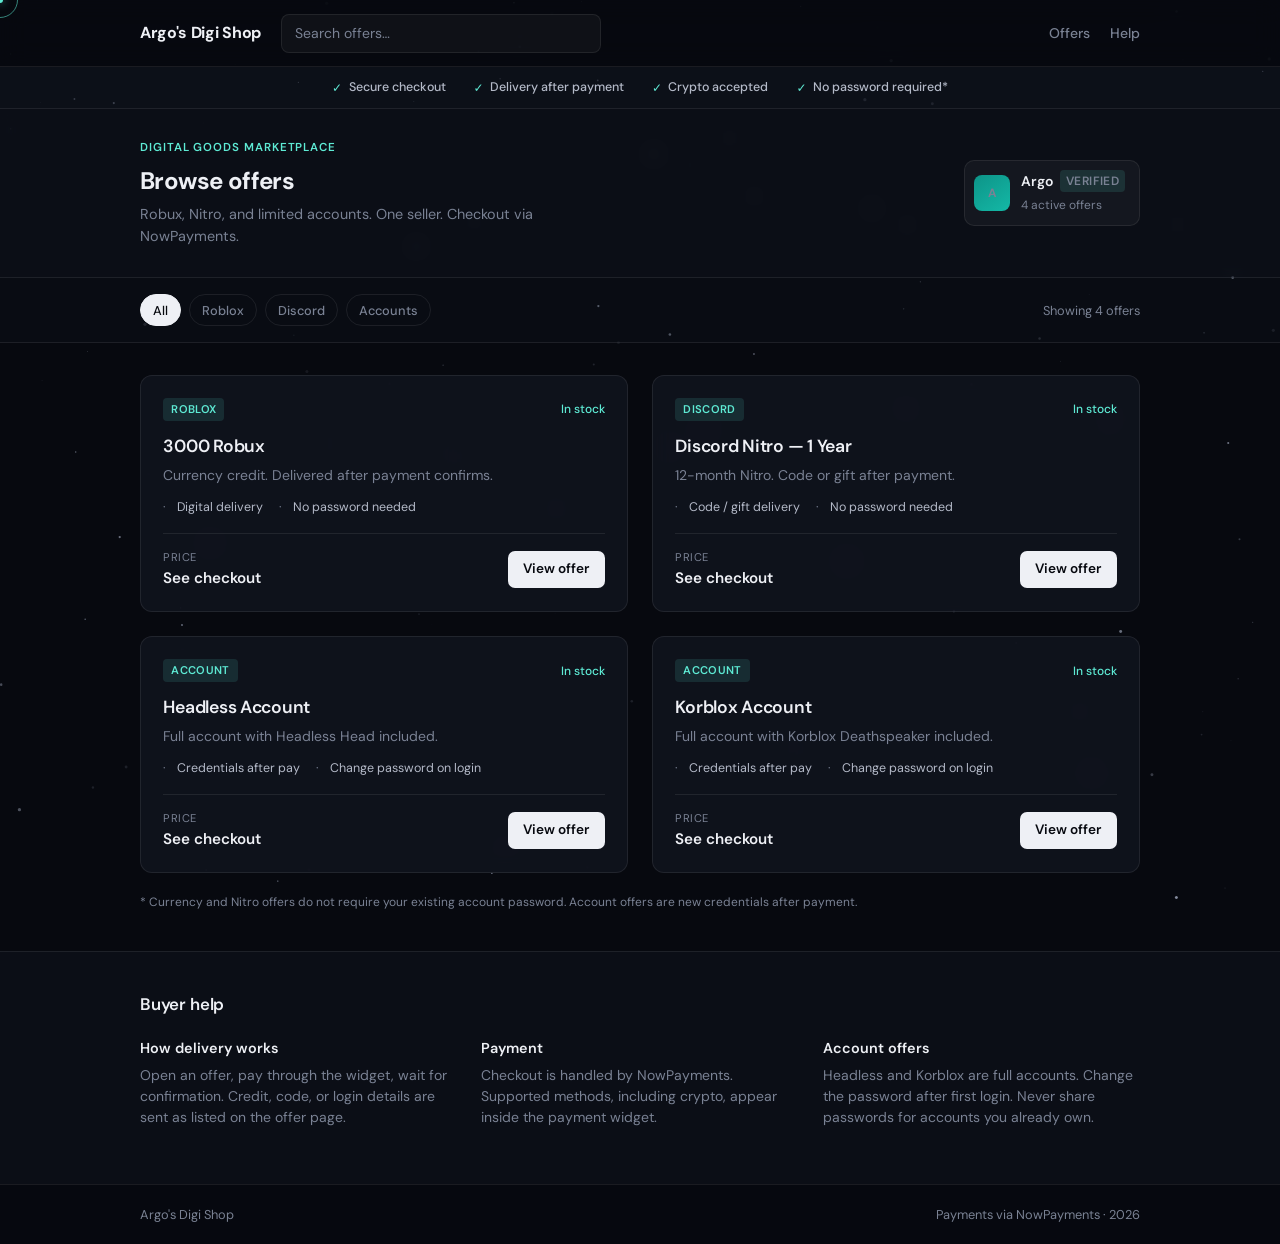
==== index.html @ 319d0346 "Professional marketplace polish — trust strip, delivery meta, clearer hierarchy" ====
<!DOCTYPE html>
<html lang="en">
<head>
  <meta charset="UTF-8">
  <meta name="viewport" content="width=device-width, initial-scale=1.0">
  <title>Argo's Digi Shop — Marketplace</title>
  <meta name="description" content="Buy Robux, Discord Nitro, Headless and Korblox accounts.">
  <link rel="stylesheet" href="style.css">
  <link rel="preconnect" href="https://fonts.googleapis.com">
  <link rel="preconnect" href="https://fonts.gstatic.com" crossorigin>
  <link href="https://fonts.googleapis.com/css2?family=DM+Sans:ital,opsz,wght@0,9..40,400;0,9..40,500;0,9..40,600;0,9..40,700;1,9..40,400&display=swap" rel="stylesheet">
</head>
<body>
  <canvas id="stars" aria-hidden="true"></canvas>
  <div class="cursor" id="cursor"></div>
  <div class="cursor-dot" id="cursor-dot"></div>

  <header class="header">
    <div class="wrap header-row">
      <a href="index.html" class="logo">Argo's Digi Shop</a>
      <div class="header-search">
        <input type="search" placeholder="Search offers…" aria-label="Search" disabled>
      </div>
      <nav class="nav">
        <a href="#listings">Offers</a>
        <a href="#faq">Help</a>
      </nav>
    </div>
  </header>

  <main>
    <section class="trust-strip">
      <div class="wrap trust-row">
        <div class="trust-item">
          <span class="trust-icon">✓</span>
          <span>Secure checkout</span>
        </div>
        <div class="trust-item">
          <span class="trust-icon">✓</span>
          <span>Delivery after payment</span>
        </div>
        <div class="trust-item">
          <span class="trust-icon">✓</span>
          <span>Crypto accepted</span>
        </div>
        <div class="trust-item">
          <span class="trust-icon">✓</span>
          <span>No password required*</span>
        </div>
      </div>
    </section>

    <section class="market-bar">
      <div class="wrap market-bar-inner">
        <div>
          <p class="eyebrow">Digital goods marketplace</p>
          <h1>Browse offers</h1>
          <p class="market-sub">Robux, Nitro, and limited accounts. One seller. Checkout via NowPayments.</p>
        </div>
        <div class="seller-chip">
          <span class="seller-avatar">A</span>
          <div>
            <strong>Argo <span class="badge-verified">Verified</span></strong>
            <span>4 active offers</span>
          </div>
        </div>
      </div>
    </section>

    <section class="filters-bar">
      <div class="wrap filters-row">
        <span class="filter active">All</span>
        <span class="filter">Roblox</span>
        <span class="filter">Discord</span>
        <span class="filter">Accounts</span>
        <span class="result-count">Showing 4 offers</span>
      </div>
    </section>

    <section class="listings" id="listings">
      <div class="wrap listings-grid">

        <a href="3000-robux.html" class="offer">
          <div class="offer-top">
            <span class="offer-cat">Roblox</span>
            <span class="offer-stock">In stock</span>
          </div>
          <h2>3000 Robux</h2>
          <p class="offer-desc">Currency credit. Delivered after payment confirms.</p>
          <ul class="offer-meta">
            <li>Digital delivery</li>
            <li>No password needed</li>
          </ul>
          <div class="offer-bottom">
            <div class="offer-price">
              <span class="price-label">Price</span>
              <span class="price-val">See checkout</span>
            </div>
            <span class="offer-btn">View offer</span>
          </div>
        </a>

        <a href="discord-nitro.html" class="offer">
          <div class="offer-top">
            <span class="offer-cat">Discord</span>
            <span class="offer-stock">In stock</span>
          </div>
          <h2>Discord Nitro — 1 Year</h2>
          <p class="offer-desc">12-month Nitro. Code or gift after payment.</p>
          <ul class="offer-meta">
            <li>Code / gift delivery</li>
            <li>No password needed</li>
          </ul>
          <div class="offer-bottom">
            <div class="offer-price">
              <span class="price-label">Price</span>
              <span class="price-val">See checkout</span>
            </div>
            <span class="offer-btn">View offer</span>
          </div>
        </a>

        <a href="headless-account.html" class="offer">
          <div class="offer-top">
            <span class="offer-cat">Account</span>
            <span class="offer-stock">In stock</span>
          </div>
          <h2>Headless Account</h2>
          <p class="offer-desc">Full account with Headless Head included.</p>
          <ul class="offer-meta">
            <li>Credentials after pay</li>
            <li>Change password on login</li>
          </ul>
          <div class="offer-bottom">
            <div class="offer-price">
              <span class="price-label">Price</span>
              <span class="price-val">See checkout</span>
            </div>
            <span class="offer-btn">View offer</span>
          </div>
        </a>

        <a href="korblox-account.html" class="offer">
          <div class="offer-top">
            <span class="offer-cat">Account</span>
            <span class="offer-stock">In stock</span>
          </div>
          <h2>Korblox Account</h2>
          <p class="offer-desc">Full account with Korblox Deathspeaker included.</p>
          <ul class="offer-meta">
            <li>Credentials after pay</li>
            <li>Change password on login</li>
          </ul>
          <div class="offer-bottom">
            <div class="offer-price">
              <span class="price-label">Price</span>
              <span class="price-val">See checkout</span>
            </div>
            <span class="offer-btn">View offer</span>
          </div>
        </a>

      </div>
      <p class="listings-note wrap">* Currency and Nitro offers do not require your existing account password. Account offers are new credentials after payment.</p>
    </section>

    <section class="faq" id="faq">
      <div class="wrap">
        <h2 class="section-title">Buyer help</h2>
        <div class="faq-grid">
          <div class="faq-item">
            <h3>How delivery works</h3>
            <p>Open an offer, pay through the widget, wait for confirmation. Credit, code, or login details are sent as listed on the offer page.</p>
          </div>
          <div class="faq-item">
            <h3>Payment</h3>
            <p>Checkout is handled by NowPayments. Supported methods, including crypto, appear inside the payment widget.</p>
          </div>
          <div class="faq-item">
            <h3>Account offers</h3>
            <p>Headless and Korblox are full accounts. Change the password after first login. Never share passwords for accounts you already own.</p>
          </div>
        </div>
      </div>
    </section>
  </main>

  <footer class="footer">
    <div class="wrap footer-row">
      <span>Argo's Digi Shop</span>
      <span>Payments via NowPayments · 2026</span>
    </div>
  </footer>

  <script src="stars.js"></script>
  <script src="cursor.js"></script>
</body>
</html>
---- style.css ----
* {
  margin: 0;
  padding: 0;
  box-sizing: border-box;
}

:root {
  --bg: #07090f;
  --surface: rgba(16, 20, 30, 0.88);
  --surface-solid: #10141e;
  --ink: #eef0f5;
  --ink-soft: #b4bac8;
  --muted: #7a8294;
  --line: rgba(255, 255, 255, 0.08);
  --line-strong: rgba(255, 255, 255, 0.14);
  --accent: #5eead4;
  --accent-soft: rgba(94, 234, 212, 0.12);
  --stock: #5eead4;
  --font: "DM Sans", system-ui, -apple-system, sans-serif;
}

html {
  scroll-behavior: smooth;
}

body {
  font-family: var(--font);
  background: var(--bg);
  color: var(--ink);
  line-height: 1.5;
  min-height: 100vh;
  display: flex;
  flex-direction: column;
  -webkit-font-smoothing: antialiased;
  cursor: none;
  position: relative;
}

body.touch {
  cursor: auto;
}

#stars {
  position: fixed;
  inset: 0;
  width: 100%;
  height: 100%;
  z-index: 0;
  pointer-events: none;
}

.cursor,
.cursor-dot {
  position: fixed;
  top: 0;
  left: 0;
  pointer-events: none;
  z-index: 9999;
  border-radius: 50%;
  transform: translate(-50%, -50%);
}

.cursor {
  width: 36px;
  height: 36px;
  border: 1.5px solid rgba(94, 234, 212, 0.55);
  transition: width 0.15s, height 0.15s, border-color 0.15s, background 0.15s;
}

.cursor.hover {
  width: 48px;
  height: 48px;
  border-color: var(--accent);
  background: rgba(94, 234, 212, 0.08);
}

.cursor-dot {
  width: 6px;
  height: 6px;
  background: var(--accent);
  box-shadow: 0 0 10px rgba(94, 234, 212, 0.6);
}

body.touch .cursor,
body.touch .cursor-dot {
  display: none;
}

.wrap {
  width: 100%;
  max-width: 1040px;
  margin: 0 auto;
  padding: 0 1.25rem;
  position: relative;
  z-index: 1;
}

main,
.header,
.footer {
  position: relative;
  z-index: 1;
}

@keyframes intro-fade {
  from { opacity: 0; transform: translateY(14px); }
  to { opacity: 1; transform: translateY(0); }
}

@keyframes intro-logo {
  0% { opacity: 0; transform: translateY(-8px); letter-spacing: 0.12em; }
  100% { opacity: 1; transform: translateY(0); letter-spacing: -0.02em; }
}

.logo {
  animation: intro-logo 0.85s cubic-bezier(0.22, 1, 0.36, 1) both;
}

.header-search,
.nav {
  animation: intro-fade 0.6s ease 0.15s both;
}

.trust-strip {
  animation: intro-fade 0.55s ease 0.2s both;
}

.market-bar-inner > div:first-child {
  animation: intro-fade 0.7s ease 0.28s both;
}

.market-bar-inner .seller-chip {
  animation: intro-fade 0.7s ease 0.36s both;
}

.filters-bar {
  animation: intro-fade 0.6s ease 0.42s both;
}

.offer {
  animation: intro-fade 0.55s ease both;
}

.offer:nth-child(1) { animation-delay: 0.5s; }
.offer:nth-child(2) { animation-delay: 0.6s; }
.offer:nth-child(3) { animation-delay: 0.7s; }
.offer:nth-child(4) { animation-delay: 0.8s; }

/* Header */
.header {
  background: rgba(7, 9, 15, 0.8);
  backdrop-filter: blur(14px);
  -webkit-backdrop-filter: blur(14px);
  border-bottom: 1px solid var(--line);
  padding: 0.85rem 0;
  position: sticky;
  top: 0;
  z-index: 20;
}

.header-row {
  display: flex;
  align-items: center;
  gap: 1.25rem;
}

.logo {
  font-weight: 700;
  font-size: 1rem;
  color: var(--ink);
  text-decoration: none;
  letter-spacing: -0.02em;
  white-space: nowrap;
}

.header-search {
  flex: 1;
  max-width: 320px;
}

.header-search input {
  width: 100%;
  padding: 0.5rem 0.85rem;
  border: 1px solid var(--line);
  border-radius: 8px;
  font: inherit;
  font-size: 0.875rem;
  background: rgba(255, 255, 255, 0.04);
  color: var(--muted);
}

.header-search input::placeholder {
  color: var(--muted);
}

.nav {
  display: flex;
  gap: 1.25rem;
  margin-left: auto;
}

.nav a {
  color: var(--muted);
  text-decoration: none;
  font-size: 0.875rem;
  font-weight: 500;
}

.nav a:hover {
  color: var(--ink);
}

/* Trust strip */
.trust-strip {
  border-bottom: 1px solid var(--line);
  background: rgba(16, 20, 30, 0.65);
  padding: 0.7rem 0;
}

.trust-row {
  display: flex;
  flex-wrap: wrap;
  gap: 0.75rem 1.75rem;
  justify-content: center;
}

.trust-item {
  display: flex;
  align-items: center;
  gap: 0.4rem;
  font-size: 0.78rem;
  color: var(--ink-soft);
  font-weight: 500;
}

.trust-icon {
  color: var(--accent);
  font-size: 0.75rem;
}

/* Market bar */
.market-bar {
  background: rgba(16, 20, 30, 0.5);
  border-bottom: 1px solid var(--line);
  padding: 1.85rem 0;
  backdrop-filter: blur(8px);
}

.market-bar-inner {
  display: flex;
  align-items: center;
  justify-content: space-between;
  gap: 1.5rem;
}

.eyebrow {
  font-size: 0.72rem;
  font-weight: 600;
  letter-spacing: 0.08em;
  text-transform: uppercase;
  color: var(--accent);
  margin-bottom: 0.4rem;
}

.market-bar h1 {
  font-size: 1.5rem;
  font-weight: 700;
  letter-spacing: -0.025em;
  margin-bottom: 0.35rem;
}

.market-sub {
  color: var(--muted);
  font-size: 0.9rem;
  max-width: 42ch;
}

.seller-chip {
  display: flex;
  align-items: center;
  gap: 0.7rem;
  background: rgba(255, 255, 255, 0.04);
  border: 1px solid var(--line);
  border-radius: 10px;
  padding: 0.55rem 0.85rem 0.55rem 0.55rem;
}

.seller-chip.inline {
  margin-top: 1.5rem;
  width: fit-content;
}

.seller-avatar {
  width: 36px;
  height: 36px;
  border-radius: 8px;
  background: linear-gradient(145deg, #0d9488, #14b8a6);
  color: #042f2e;
  display: flex;
  align-items: center;
  justify-content: center;
  font-weight: 700;
  font-size: 0.9rem;
  flex-shrink: 0;
}

.seller-chip strong {
  display: flex;
  align-items: center;
  gap: 0.4rem;
  font-size: 0.875rem;
  font-weight: 600;
}

.badge-verified {
  font-size: 0.65rem;
  font-weight: 600;
  letter-spacing: 0.03em;
  text-transform: uppercase;
  color: var(--accent);
  background: var(--accent-soft);
  padding: 0.12rem 0.4rem;
  border-radius: 4px;
}

.seller-chip span {
  font-size: 0.75rem;
  color: var(--muted);
}

/* Filters */
.filters-bar {
  padding: 1rem 0;
  border-bottom: 1px solid var(--line);
  background: rgba(16, 20, 30, 0.35);
}

.filters-row {
  display: flex;
  align-items: center;
  gap: 0.5rem;
  flex-wrap: wrap;
}

.filter {
  font-size: 0.8rem;
  font-weight: 500;
  padding: 0.35rem 0.75rem;
  border-radius: 999px;
  border: 1px solid var(--line);
  color: var(--muted);
  background: transparent;
  cursor: none;
}

.filter.active {
  background: var(--ink);
  color: var(--bg);
  border-color: var(--ink);
}

.result-count {
  margin-left: auto;
  font-size: 0.8rem;
  color: var(--muted);
}

/* Listings */
.listings {
  padding: 2rem 0 2.5rem;
}

.listings-grid {
  display: grid;
  grid-template-columns: repeat(2, 1fr);
  gap: 1.5rem;
}

.offer {
  background: var(--surface);
  border: 1px solid var(--line);
  border-radius: 12px;
  padding: 1.35rem 1.4rem;
  text-decoration: none;
  color: inherit;
  display: flex;
  flex-direction: column;
  backdrop-filter: blur(10px);
  transition: border-color 0.15s, box-shadow 0.15s, background 0.15s;
}

.offer:hover {
  border-color: rgba(94, 234, 212, 0.35);
  box-shadow: 0 0 24px rgba(94, 234, 212, 0.08);
  background: rgba(20, 26, 38, 0.92);
}

.offer-top {
  display: flex;
  align-items: center;
  justify-content: space-between;
  margin-bottom: 0.75rem;
}

.offer-cat {
  font-size: 0.7rem;
  font-weight: 600;
  letter-spacing: 0.03em;
  text-transform: uppercase;
  color: var(--accent);
  background: var(--accent-soft);
  padding: 0.2rem 0.5rem;
  border-radius: 4px;
}

.offer-stock {
  font-size: 0.75rem;
  font-weight: 500;
  color: var(--stock);
}

.offer h2 {
  font-size: 1.1rem;
  font-weight: 600;
  letter-spacing: -0.015em;
  margin-bottom: 0.35rem;
}

.offer-desc {
  color: var(--muted);
  font-size: 0.875rem;
  margin-bottom: 0.75rem;
}

.offer-meta {
  list-style: none;
  display: flex;
  flex-wrap: wrap;
  gap: 0.4rem 1rem;
  margin-bottom: 1rem;
  flex: 1;
}

.offer-meta li {
  font-size: 0.78rem;
  color: var(--ink-soft);
  padding-left: 0.85rem;
  position: relative;
}

.offer-meta li::before {
  content: "·";
  position: absolute;
  left: 0;
  color: var(--muted);
}

.offer-bottom {
  display: flex;
  align-items: center;
  justify-content: space-between;
  padding-top: 0.95rem;
  border-top: 1px solid var(--line);
}

.price-label {
  display: block;
  font-size: 0.7rem;
  color: var(--muted);
  text-transform: uppercase;
  letter-spacing: 0.04em;
}

.price-val {
  font-weight: 600;
  font-size: 0.95rem;
}

.offer-btn {
  font-size: 0.85rem;
  font-weight: 600;
  background: var(--ink);
  color: var(--bg);
  padding: 0.5rem 0.95rem;
  border-radius: 7px;
  transition: background 0.15s, color 0.15s;
}

.offer:hover .offer-btn {
  background: var(--accent);
  color: #042f2e;
}

.listings-note {
  margin-top: 1.25rem;
  font-size: 0.75rem;
  color: var(--muted);
}

/* FAQ */
.faq {
  padding: 2.5rem 0 3.5rem;
  border-top: 1px solid var(--line);
  background: rgba(16, 20, 30, 0.5);
  backdrop-filter: blur(8px);
}

.section-title {
  font-size: 1.05rem;
  font-weight: 600;
  margin-bottom: 1.25rem;
  letter-spacing: -0.01em;
}

.faq-grid {
  display: grid;
  grid-template-columns: repeat(3, 1fr);
  gap: 1.5rem;
}

.faq-item h3 {
  font-size: 0.9rem;
  font-weight: 600;
  margin-bottom: 0.35rem;
}

.faq-item p {
  color: var(--muted);
  font-size: 0.875rem;
}

/* Offer page */
.offer-page {
  padding: 1.75rem 0 3rem;
}

.offer-layout {
  display: grid;
  grid-template-columns: 1fr 1fr;
  gap: 2rem;
  align-items: start;
}

.breadcrumb {
  font-size: 0.85rem;
  color: var(--muted);
  margin-bottom: 1.15rem;
}

.breadcrumb a {
  color: var(--muted);
  text-decoration: none;
}

.breadcrumb a:hover {
  color: var(--ink);
}

.offer-detail-head {
  display: flex;
  align-items: center;
  gap: 0.65rem;
  margin-bottom: 0.65rem;
}

.offer-detail h1 {
  font-size: 1.6rem;
  font-weight: 700;
  letter-spacing: -0.025em;
  margin-bottom: 0.65rem;
}

.offer-lede {
  color: var(--muted);
  font-size: 0.95rem;
  margin-bottom: 1.35rem;
  max-width: 40ch;
}

.offer-specs {
  list-style: none;
  border: 1px solid var(--line);
  border-radius: 10px;
  background: var(--surface);
  overflow: hidden;
  backdrop-filter: blur(8px);
}

.offer-specs li {
  display: flex;
  justify-content: space-between;
  gap: 1rem;
  padding: 0.7rem 1rem;
  font-size: 0.9rem;
  border-bottom: 1px solid var(--line);
  color: var(--ink-soft);
}

.offer-specs li:last-child {
  border-bottom: none;
}

.offer-specs li span {
  color: var(--muted);
  font-weight: 500;
  font-size: 0.8rem;
  text-transform: uppercase;
  letter-spacing: 0.03em;
}

.checkout-panel {
  background: var(--surface);
  border: 1px solid var(--line);
  border-radius: 12px;
  padding: 1.2rem;
  position: sticky;
  top: 4.5rem;
  backdrop-filter: blur(12px);
}

.checkout-panel h2 {
  font-size: 1.05rem;
  font-weight: 600;
  margin-bottom: 0.15rem;
}

.checkout-note {
  color: var(--muted);
  font-size: 0.85rem;
  margin-bottom: 1rem;
}

.widget {
  display: flex;
  justify-content: center;
  overflow: hidden;
  border-radius: 8px;
  background: rgba(0, 0, 0, 0.35);
}

.widget iframe {
  max-width: 100%;
  border: none;
}

/* Footer */
.footer {
  margin-top: auto;
  padding: 1.25rem 0;
  border-top: 1px solid var(--line);
  background: rgba(7, 9, 15, 0.8);
}

.footer-row {
  display: flex;
  justify-content: space-between;
  font-size: 0.8rem;
  color: var(--muted);
}

@media (max-width: 800px) {
  .listings-grid {
    grid-template-columns: 1fr;
    gap: 1.25rem;
  }

  .faq-grid {
    grid-template-columns: 1fr;
  }

  .offer-layout {
    grid-template-columns: 1fr;
  }

  .checkout-panel {
    position: static;
  }

  .market-bar-inner {
    flex-direction: column;
    align-items: flex-start;
  }

  .header-search {
    display: none;
  }

  .trust-row {
    justify-content: flex-start;
  }
}

@media (prefers-reduced-motion: reduce) {
  .cursor {
    transition: none;
  }

  .logo,
  .header-search,
  .nav,
  .trust-strip,
  .market-bar-inner > div:first-child,
  .market-bar-inner .seller-chip,
  .filters-bar,
  .offer {
    animation: none !important;
  }
}
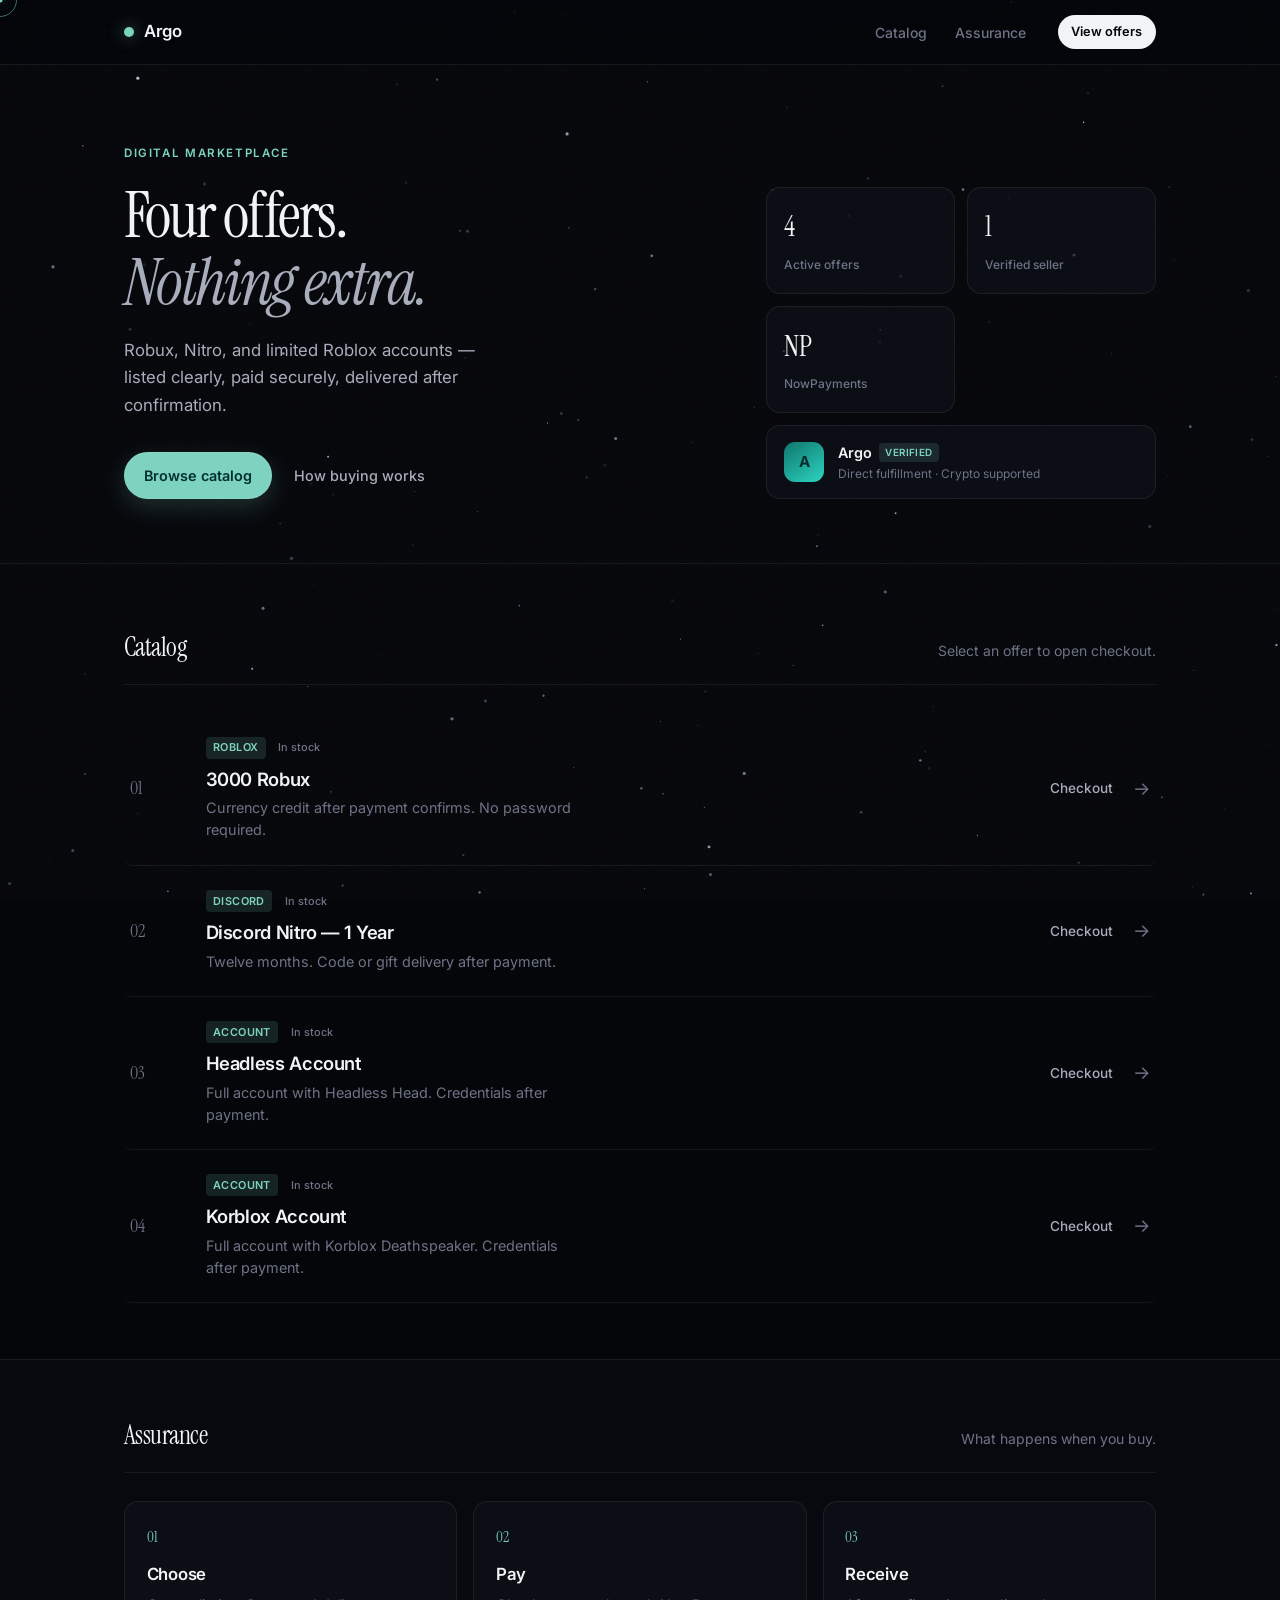
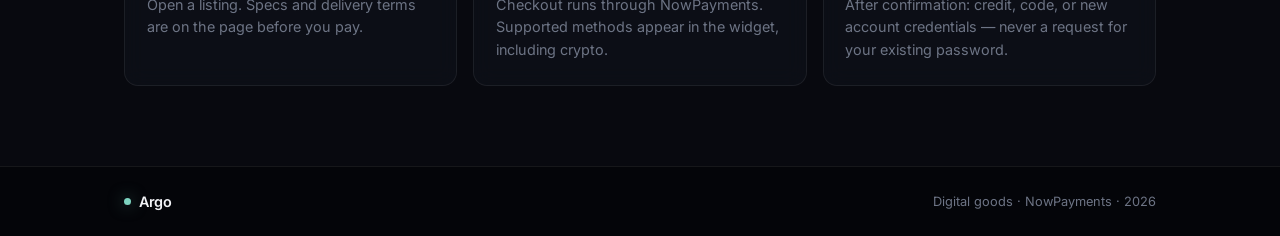
==== commit 09fb8955: "Full redesign — world-class marketplace UX" ====
--- a/index.html
+++ b/index.html
@@ -3,192 +3,179 @@
 <head>
   <meta charset="UTF-8">
   <meta name="viewport" content="width=device-width, initial-scale=1.0">
-  <title>Argo's Digi Shop — Marketplace</title>
-  <meta name="description" content="Buy Robux, Discord Nitro, Headless and Korblox accounts.">
+  <title>Argo — Digital Marketplace</title>
+  <meta name="description" content="Curated digital goods. Robux, Discord Nitro, Headless and Korblox accounts.">
   <link rel="stylesheet" href="style.css">
   <link rel="preconnect" href="https://fonts.googleapis.com">
   <link rel="preconnect" href="https://fonts.gstatic.com" crossorigin>
-  <link href="https://fonts.googleapis.com/css2?family=DM+Sans:ital,opsz,wght@0,9..40,400;0,9..40,500;0,9..40,600;0,9..40,700;1,9..40,400&display=swap" rel="stylesheet">
+  <link href="https://fonts.googleapis.com/css2?family=Instrument+Serif:ital@0;1&family=Inter:wght@400;450;500;600;700&display=swap" rel="stylesheet">
 </head>
 <body>
   <canvas id="stars" aria-hidden="true"></canvas>
   <div class="cursor" id="cursor"></div>
   <div class="cursor-dot" id="cursor-dot"></div>
 
-  <header class="header">
-    <div class="wrap header-row">
-      <a href="index.html" class="logo">Argo's Digi Shop</a>
-      <div class="header-search">
-        <input type="search" placeholder="Search offers…" aria-label="Search" disabled>
-      </div>
-      <nav class="nav">
-        <a href="#listings">Offers</a>
-        <a href="#faq">Help</a>
+  <div class="noise" aria-hidden="true"></div>
+
+  <header class="site-header">
+    <div class="shell header-inner">
+      <a href="index.html" class="brand">
+        <span class="brand-mark"></span>
+        Argo
+      </a>
+      <nav class="primary-nav">
+        <a href="#catalog">Catalog</a>
+        <a href="#assurance">Assurance</a>
       </nav>
+      <a href="#catalog" class="header-cta">View offers</a>
     </div>
   </header>
 
   <main>
-    <section class="trust-strip">
-      <div class="wrap trust-row">
-        <div class="trust-item">
-          <span class="trust-icon">✓</span>
-          <span>Secure checkout</span>
+    <section class="hero">
+      <div class="shell hero-grid">
+        <div class="hero-copy">
+          <p class="hero-kicker">Digital marketplace</p>
+          <h1>Four offers.<br><em>Nothing extra.</em></h1>
+          <p class="hero-lead">Robux, Nitro, and limited Roblox accounts — listed clearly, paid securely, delivered after confirmation.</p>
+          <div class="hero-actions">
+            <a href="#catalog" class="btn-primary">Browse catalog</a>
+            <a href="#assurance" class="btn-text">How buying works</a>
+          </div>
         </div>
-        <div class="trust-item">
-          <span class="trust-icon">✓</span>
-          <span>Delivery after payment</span>
-        </div>
-        <div class="trust-item">
-          <span class="trust-icon">✓</span>
-          <span>Crypto accepted</span>
-        </div>
-        <div class="trust-item">
-          <span class="trust-icon">✓</span>
-          <span>No password required*</span>
-        </div>
-      </div>
-    </section>
-
-    <section class="market-bar">
-      <div class="wrap market-bar-inner">
-        <div>
-          <p class="eyebrow">Digital goods marketplace</p>
-          <h1>Browse offers</h1>
-          <p class="market-sub">Robux, Nitro, and limited accounts. One seller. Checkout via NowPayments.</p>
-        </div>
-        <div class="seller-chip">
-          <span class="seller-avatar">A</span>
-          <div>
-            <strong>Argo <span class="badge-verified">Verified</span></strong>
-            <span>4 active offers</span>
+        <div class="hero-panel">
+          <div class="stat-block">
+            <span class="stat-value">4</span>
+            <span class="stat-label">Active offers</span>
+          </div>
+          <div class="stat-block">
+            <span class="stat-value">1</span>
+            <span class="stat-label">Verified seller</span>
+          </div>
+          <div class="stat-block">
+            <span class="stat-value">NP</span>
+            <span class="stat-label">NowPayments</span>
+          </div>
+          <div class="seller-card">
+            <div class="seller-avatar">A</div>
+            <div>
+              <p class="seller-name">Argo <span class="pill">Verified</span></p>
+              <p class="seller-meta">Direct fulfillment · Crypto supported</p>
+            </div>
           </div>
         </div>
       </div>
     </section>
 
-    <section class="filters-bar">
-      <div class="wrap filters-row">
-        <span class="filter active">All</span>
-        <span class="filter">Roblox</span>
-        <span class="filter">Discord</span>
-        <span class="filter">Accounts</span>
-        <span class="result-count">Showing 4 offers</span>
+    <section class="catalog" id="catalog">
+      <div class="shell">
+        <div class="section-bar">
+          <h2>Catalog</h2>
+          <p>Select an offer to open checkout.</p>
+        </div>
+
+        <div class="offer-list">
+          <a href="3000-robux.html" class="offer-row">
+            <div class="offer-index">01</div>
+            <div class="offer-body">
+              <div class="offer-tags">
+                <span class="tag">Roblox</span>
+                <span class="tag-soft">In stock</span>
+              </div>
+              <h3>3000 Robux</h3>
+              <p>Currency credit after payment confirms. No password required.</p>
+            </div>
+            <div class="offer-side">
+              <span class="offer-price">Checkout</span>
+              <span class="offer-arrow">→</span>
+            </div>
+          </a>
+
+          <a href="discord-nitro.html" class="offer-row">
+            <div class="offer-index">02</div>
+            <div class="offer-body">
+              <div class="offer-tags">
+                <span class="tag">Discord</span>
+                <span class="tag-soft">In stock</span>
+              </div>
+              <h3>Discord Nitro — 1 Year</h3>
+              <p>Twelve months. Code or gift delivery after payment.</p>
+            </div>
+            <div class="offer-side">
+              <span class="offer-price">Checkout</span>
+              <span class="offer-arrow">→</span>
+            </div>
+          </a>
+
+          <a href="headless-account.html" class="offer-row">
+            <div class="offer-index">03</div>
+            <div class="offer-body">
+              <div class="offer-tags">
+                <span class="tag">Account</span>
+                <span class="tag-soft">In stock</span>
+              </div>
+              <h3>Headless Account</h3>
+              <p>Full account with Headless Head. Credentials after payment.</p>
+            </div>
+            <div class="offer-side">
+              <span class="offer-price">Checkout</span>
+              <span class="offer-arrow">→</span>
+            </div>
+          </a>
+
+          <a href="korblox-account.html" class="offer-row">
+            <div class="offer-index">04</div>
+            <div class="offer-body">
+              <div class="offer-tags">
+                <span class="tag">Account</span>
+                <span class="tag-soft">In stock</span>
+              </div>
+              <h3>Korblox Account</h3>
+              <p>Full account with Korblox Deathspeaker. Credentials after payment.</p>
+            </div>
+            <div class="offer-side">
+              <span class="offer-price">Checkout</span>
+              <span class="offer-arrow">→</span>
+            </div>
+          </a>
+        </div>
       </div>
     </section>
 
-    <section class="listings" id="listings">
-      <div class="wrap listings-grid">
-
-        <a href="3000-robux.html" class="offer">
-          <div class="offer-top">
-            <span class="offer-cat">Roblox</span>
-            <span class="offer-stock">In stock</span>
-          </div>
-          <h2>3000 Robux</h2>
-          <p class="offer-desc">Currency credit. Delivered after payment confirms.</p>
-          <ul class="offer-meta">
-            <li>Digital delivery</li>
-            <li>No password needed</li>
-          </ul>
-          <div class="offer-bottom">
-            <div class="offer-price">
-              <span class="price-label">Price</span>
-              <span class="price-val">See checkout</span>
-            </div>
-            <span class="offer-btn">View offer</span>
-          </div>
-        </a>
-
-        <a href="discord-nitro.html" class="offer">
-          <div class="offer-top">
-            <span class="offer-cat">Discord</span>
-            <span class="offer-stock">In stock</span>
-          </div>
-          <h2>Discord Nitro — 1 Year</h2>
-          <p class="offer-desc">12-month Nitro. Code or gift after payment.</p>
-          <ul class="offer-meta">
-            <li>Code / gift delivery</li>
-            <li>No password needed</li>
-          </ul>
-          <div class="offer-bottom">
-            <div class="offer-price">
-              <span class="price-label">Price</span>
-              <span class="price-val">See checkout</span>
-            </div>
-            <span class="offer-btn">View offer</span>
-          </div>
-        </a>
-
-        <a href="headless-account.html" class="offer">
-          <div class="offer-top">
-            <span class="offer-cat">Account</span>
-            <span class="offer-stock">In stock</span>
-          </div>
-          <h2>Headless Account</h2>
-          <p class="offer-desc">Full account with Headless Head included.</p>
-          <ul class="offer-meta">
-            <li>Credentials after pay</li>
-            <li>Change password on login</li>
-          </ul>
-          <div class="offer-bottom">
-            <div class="offer-price">
-              <span class="price-label">Price</span>
-              <span class="price-val">See checkout</span>
-            </div>
-            <span class="offer-btn">View offer</span>
-          </div>
-        </a>
-
-        <a href="korblox-account.html" class="offer">
-          <div class="offer-top">
-            <span class="offer-cat">Account</span>
-            <span class="offer-stock">In stock</span>
-          </div>
-          <h2>Korblox Account</h2>
-          <p class="offer-desc">Full account with Korblox Deathspeaker included.</p>
-          <ul class="offer-meta">
-            <li>Credentials after pay</li>
-            <li>Change password on login</li>
-          </ul>
-          <div class="offer-bottom">
-            <div class="offer-price">
-              <span class="price-label">Price</span>
-              <span class="price-val">See checkout</span>
-            </div>
-            <span class="offer-btn">View offer</span>
-          </div>
-        </a>
-
-      </div>
-      <p class="listings-note wrap">* Currency and Nitro offers do not require your existing account password. Account offers are new credentials after payment.</p>
-    </section>
-
-    <section class="faq" id="faq">
-      <div class="wrap">
-        <h2 class="section-title">Buyer help</h2>
-        <div class="faq-grid">
-          <div class="faq-item">
-            <h3>How delivery works</h3>
-            <p>Open an offer, pay through the widget, wait for confirmation. Credit, code, or login details are sent as listed on the offer page.</p>
-          </div>
-          <div class="faq-item">
-            <h3>Payment</h3>
-            <p>Checkout is handled by NowPayments. Supported methods, including crypto, appear inside the payment widget.</p>
-          </div>
-          <div class="faq-item">
-            <h3>Account offers</h3>
-            <p>Headless and Korblox are full accounts. Change the password after first login. Never share passwords for accounts you already own.</p>
-          </div>
+    <section class="assurance" id="assurance">
+      <div class="shell">
+        <div class="section-bar">
+          <h2>Assurance</h2>
+          <p>What happens when you buy.</p>
+        </div>
+        <div class="assurance-grid">
+          <article class="assurance-card">
+            <span class="assurance-num">01</span>
+            <h3>Choose</h3>
+            <p>Open a listing. Specs and delivery terms are on the page before you pay.</p>
+          </article>
+          <article class="assurance-card">
+            <span class="assurance-num">02</span>
+            <h3>Pay</h3>
+            <p>Checkout runs through NowPayments. Supported methods appear in the widget, including crypto.</p>
+          </article>
+          <article class="assurance-card">
+            <span class="assurance-num">03</span>
+            <h3>Receive</h3>
+            <p>After confirmation: credit, code, or new account credentials — never a request for your existing password.</p>
+          </article>
         </div>
       </div>
     </section>
   </main>
 
-  <footer class="footer">
-    <div class="wrap footer-row">
-      <span>Argo's Digi Shop</span>
-      <span>Payments via NowPayments · 2026</span>
+  <footer class="site-footer">
+    <div class="shell footer-inner">
+      <div class="footer-brand">
+        <span class="brand-mark small"></span>
+        Argo
+      </div>
+      <p>Digital goods · NowPayments · 2026</p>
     </div>
   </footer>
 
--- a/style.css
+++ b/style.css
@@ -1,32 +1,29 @@
-* {
-  margin: 0;
-  padding: 0;
-  box-sizing: border-box;
-}
+* { margin: 0; padding: 0; box-sizing: border-box; }
 
 :root {
-  --bg: #07090f;
-  --surface: rgba(16, 20, 30, 0.88);
-  --surface-solid: #10141e;
-  --ink: #eef0f5;
-  --ink-soft: #b4bac8;
-  --muted: #7a8294;
-  --line: rgba(255, 255, 255, 0.08);
-  --line-strong: rgba(255, 255, 255, 0.14);
-  --accent: #5eead4;
-  --accent-soft: rgba(94, 234, 212, 0.12);
-  --stock: #5eead4;
-  --font: "DM Sans", system-ui, -apple-system, sans-serif;
-}
-
-html {
-  scroll-behavior: smooth;
-}
+  --bg: #05060a;
+  --bg-elev: #0b0d14;
+  --panel: rgba(14, 17, 26, 0.72);
+  --panel-solid: #0e111a;
+  --text: #f2f3f7;
+  --text-2: #a7adbb;
+  --text-3: #6d7485;
+  --line: rgba(255,255,255,0.07);
+  --line-2: rgba(255,255,255,0.12);
+  --accent: #7dd3c0;
+  --accent-dim: rgba(125, 211, 192, 0.14);
+  --serif: "Instrument Serif", Georgia, serif;
+  --sans: "Inter", system-ui, -apple-system, sans-serif;
+  --radius: 14px;
+  --ease: cubic-bezier(0.22, 1, 0.36, 1);
+}
+
+html { scroll-behavior: smooth; }
 
 body {
-  font-family: var(--font);
+  font-family: var(--sans);
   background: var(--bg);
-  color: var(--ink);
+  color: var(--text);
   line-height: 1.5;
   min-height: 100vh;
   display: flex;
@@ -36,9 +33,7 @@
   position: relative;
 }
 
-body.touch {
-  cursor: auto;
-}
+body.touch { cursor: auto; }
 
 #stars {
   position: fixed;
@@ -49,11 +44,19 @@
   pointer-events: none;
 }
 
-.cursor,
-.cursor-dot {
+.noise {
   position: fixed;
-  top: 0;
-  left: 0;
+  inset: 0;
+  z-index: 0;
+  pointer-events: none;
+  opacity: 0.035;
+  background-image: url("data:image/svg+xml,%3Csvg viewBox='0 0 256 256' xmlns='http://www.w3.org/2000/svg'%3E%3Cfilter id='n'%3E%3CfeTurbulence type='fractalNoise' baseFrequency='0.9' numOctaves='4' stitchTiles='stitch'/%3E%3C/filter%3E%3Crect width='100%25' height='100%25' filter='url(%23n)'/%3E%3C/svg%3E");
+  background-size: 200px;
+}
+
+.cursor, .cursor-dot {
+  position: fixed;
+  top: 0; left: 0;
   pointer-events: none;
   z-index: 9999;
   border-radius: 50%;
@@ -61,581 +64,578 @@
 }
 
 .cursor {
-  width: 36px;
-  height: 36px;
-  border: 1.5px solid rgba(94, 234, 212, 0.55);
-  transition: width 0.15s, height 0.15s, border-color 0.15s, background 0.15s;
+  width: 34px;
+  height: 34px;
+  border: 1px solid rgba(125, 211, 192, 0.5);
+  transition: width 0.18s var(--ease), height 0.18s var(--ease), border-color 0.18s, background 0.18s;
 }
 
 .cursor.hover {
-  width: 48px;
-  height: 48px;
+  width: 52px;
+  height: 52px;
   border-color: var(--accent);
-  background: rgba(94, 234, 212, 0.08);
+  background: rgba(125, 211, 192, 0.06);
 }
 
 .cursor-dot {
-  width: 6px;
-  height: 6px;
+  width: 5px;
+  height: 5px;
   background: var(--accent);
-  box-shadow: 0 0 10px rgba(94, 234, 212, 0.6);
+  box-shadow: 0 0 12px rgba(125, 211, 192, 0.55);
 }
 
 body.touch .cursor,
-body.touch .cursor-dot {
-  display: none;
-}
-
-.wrap {
+body.touch .cursor-dot { display: none; }
+
+.shell {
   width: 100%;
-  max-width: 1040px;
+  max-width: 1080px;
   margin: 0 auto;
-  padding: 0 1.25rem;
+  padding: 0 1.5rem;
   position: relative;
   z-index: 1;
 }
 
-main,
-.header,
-.footer {
-  position: relative;
-  z-index: 1;
-}
-
-@keyframes intro-fade {
-  from { opacity: 0; transform: translateY(14px); }
+main, .site-header, .site-footer { position: relative; z-index: 1; }
+
+/* Motion */
+@keyframes rise {
+  from { opacity: 0; transform: translateY(18px); }
   to { opacity: 1; transform: translateY(0); }
 }
 
-@keyframes intro-logo {
-  0% { opacity: 0; transform: translateY(-8px); letter-spacing: 0.12em; }
-  100% { opacity: 1; transform: translateY(0); letter-spacing: -0.02em; }
-}
-
-.logo {
-  animation: intro-logo 0.85s cubic-bezier(0.22, 1, 0.36, 1) both;
-}
-
-.header-search,
-.nav {
-  animation: intro-fade 0.6s ease 0.15s both;
-}
-
-.trust-strip {
-  animation: intro-fade 0.55s ease 0.2s both;
-}
-
-.market-bar-inner > div:first-child {
-  animation: intro-fade 0.7s ease 0.28s both;
-}
-
-.market-bar-inner .seller-chip {
-  animation: intro-fade 0.7s ease 0.36s both;
-}
-
-.filters-bar {
-  animation: intro-fade 0.6s ease 0.42s both;
-}
-
-.offer {
-  animation: intro-fade 0.55s ease both;
-}
-
-.offer:nth-child(1) { animation-delay: 0.5s; }
-.offer:nth-child(2) { animation-delay: 0.6s; }
-.offer:nth-child(3) { animation-delay: 0.7s; }
-.offer:nth-child(4) { animation-delay: 0.8s; }
+@keyframes brand-in {
+  from { opacity: 0; transform: translateY(-6px); filter: blur(4px); }
+  to { opacity: 1; transform: translateY(0); filter: blur(0); }
+}
+
+.brand { animation: brand-in 0.9s var(--ease) both; }
+.primary-nav, .header-cta { animation: rise 0.7s var(--ease) 0.12s both; }
+.hero-copy { animation: rise 0.85s var(--ease) 0.2s both; }
+.hero-panel { animation: rise 0.85s var(--ease) 0.32s both; }
+.offer-row { animation: rise 0.6s var(--ease) both; }
+.offer-row:nth-child(1) { animation-delay: 0.45s; }
+.offer-row:nth-child(2) { animation-delay: 0.55s; }
+.offer-row:nth-child(3) { animation-delay: 0.65s; }
+.offer-row:nth-child(4) { animation-delay: 0.75s; }
 
 /* Header */
-.header {
-  background: rgba(7, 9, 15, 0.8);
-  backdrop-filter: blur(14px);
-  -webkit-backdrop-filter: blur(14px);
-  border-bottom: 1px solid var(--line);
-  padding: 0.85rem 0;
+.site-header {
   position: sticky;
   top: 0;
-  z-index: 20;
-}
-
-.header-row {
-  display: flex;
-  align-items: center;
-  gap: 1.25rem;
-}
-
-.logo {
-  font-weight: 700;
-  font-size: 1rem;
-  color: var(--ink);
+  z-index: 40;
+  background: rgba(5, 6, 10, 0.72);
+  backdrop-filter: blur(18px) saturate(1.2);
+  -webkit-backdrop-filter: blur(18px) saturate(1.2);
+  border-bottom: 1px solid var(--line);
+}
+
+.header-inner {
+  display: flex;
+  align-items: center;
+  gap: 2rem;
+  height: 64px;
+}
+
+.brand {
+  display: inline-flex;
+  align-items: center;
+  gap: 0.65rem;
   text-decoration: none;
-  letter-spacing: -0.02em;
-  white-space: nowrap;
-}
-
-.header-search {
-  flex: 1;
-  max-width: 320px;
-}
-
-.header-search input {
-  width: 100%;
-  padding: 0.5rem 0.85rem;
-  border: 1px solid var(--line);
-  border-radius: 8px;
-  font: inherit;
-  font-size: 0.875rem;
-  background: rgba(255, 255, 255, 0.04);
-  color: var(--muted);
-}
-
-.header-search input::placeholder {
-  color: var(--muted);
-}
-
-.nav {
-  display: flex;
-  gap: 1.25rem;
+  color: var(--text);
+  font-weight: 600;
+  font-size: 1.05rem;
+  letter-spacing: -0.03em;
+}
+
+.brand-mark {
+  width: 10px;
+  height: 10px;
+  border-radius: 50%;
+  background: var(--accent);
+  box-shadow: 0 0 16px rgba(125, 211, 192, 0.55);
+}
+
+.brand-mark.small {
+  width: 7px;
+  height: 7px;
+}
+
+.primary-nav {
+  display: flex;
+  gap: 1.75rem;
   margin-left: auto;
 }
 
-.nav a {
-  color: var(--muted);
+.primary-nav a {
+  color: var(--text-3);
   text-decoration: none;
   font-size: 0.875rem;
   font-weight: 500;
-}
-
-.nav a:hover {
-  color: var(--ink);
-}
-
-/* Trust strip */
-.trust-strip {
+  transition: color 0.15s;
+}
+
+.primary-nav a:hover { color: var(--text); }
+
+.header-cta {
+  font-size: 0.8rem;
+  font-weight: 600;
+  color: var(--bg);
+  background: var(--text);
+  text-decoration: none;
+  padding: 0.45rem 0.85rem;
+  border-radius: 999px;
+  transition: background 0.15s, color 0.15s;
+}
+
+.header-cta:hover {
+  background: var(--accent);
+  color: #042f2e;
+}
+
+/* Hero */
+.hero {
+  padding: 5rem 0 4rem;
   border-bottom: 1px solid var(--line);
-  background: rgba(16, 20, 30, 0.65);
-  padding: 0.7rem 0;
-}
-
-.trust-row {
-  display: flex;
-  flex-wrap: wrap;
-  gap: 0.75rem 1.75rem;
-  justify-content: center;
-}
-
-.trust-item {
-  display: flex;
-  align-items: center;
-  gap: 0.4rem;
-  font-size: 0.78rem;
-  color: var(--ink-soft);
-  font-weight: 500;
-}
-
-.trust-icon {
-  color: var(--accent);
-  font-size: 0.75rem;
-}
-
-/* Market bar */
-.market-bar {
-  background: rgba(16, 20, 30, 0.5);
-  border-bottom: 1px solid var(--line);
-  padding: 1.85rem 0;
-  backdrop-filter: blur(8px);
-}
-
-.market-bar-inner {
-  display: flex;
-  align-items: center;
-  justify-content: space-between;
-  gap: 1.5rem;
-}
-
-.eyebrow {
+}
+
+.hero-grid {
+  display: grid;
+  grid-template-columns: 1.2fr 0.8fr;
+  gap: 3.5rem;
+  align-items: end;
+}
+
+.hero-kicker {
   font-size: 0.72rem;
   font-weight: 600;
-  letter-spacing: 0.08em;
+  letter-spacing: 0.14em;
   text-transform: uppercase;
   color: var(--accent);
-  margin-bottom: 0.4rem;
-}
-
-.market-bar h1 {
-  font-size: 1.5rem;
+  margin-bottom: 1.25rem;
+}
+
+.hero h1 {
+  font-family: var(--serif);
+  font-size: clamp(2.6rem, 6vw, 4rem);
+  font-weight: 400;
+  line-height: 1.05;
+  letter-spacing: -0.03em;
+  margin-bottom: 1.25rem;
+}
+
+.hero h1 em {
+  font-style: italic;
+  color: var(--text-2);
+}
+
+.hero-lead {
+  color: var(--text-2);
+  font-size: 1.05rem;
+  max-width: 34ch;
+  line-height: 1.65;
+  margin-bottom: 2rem;
+}
+
+.hero-actions {
+  display: flex;
+  flex-wrap: wrap;
+  gap: 0.85rem;
+  align-items: center;
+}
+
+.btn-primary {
+  display: inline-flex;
+  align-items: center;
+  background: var(--accent);
+  color: #042f2e;
+  text-decoration: none;
+  font-weight: 600;
+  font-size: 0.9rem;
+  padding: 0.8rem 1.25rem;
+  border-radius: 999px;
+  transition: transform 0.15s var(--ease), box-shadow 0.15s;
+  box-shadow: 0 0 0 1px rgba(255,255,255,0.08) inset, 0 8px 24px rgba(125, 211, 192, 0.2);
+}
+
+.btn-primary:hover {
+  transform: translateY(-1px);
+  box-shadow: 0 0 0 1px rgba(255,255,255,0.12) inset, 0 12px 28px rgba(125, 211, 192, 0.28);
+}
+
+.btn-text {
+  color: var(--text-2);
+  text-decoration: none;
+  font-size: 0.9rem;
+  font-weight: 500;
+  padding: 0.8rem 0.5rem;
+  transition: color 0.15s;
+}
+
+.btn-text:hover { color: var(--text); }
+
+.hero-panel {
+  display: grid;
+  grid-template-columns: 1fr 1fr;
+  gap: 0.75rem;
+}
+
+.stat-block {
+  background: var(--panel);
+  border: 1px solid var(--line);
+  border-radius: var(--radius);
+  padding: 1.15rem 1.1rem;
+  backdrop-filter: blur(12px);
+}
+
+.stat-value {
+  display: block;
+  font-family: var(--serif);
+  font-size: 1.75rem;
+  letter-spacing: -0.02em;
+  margin-bottom: 0.15rem;
+}
+
+.stat-label {
+  font-size: 0.75rem;
+  color: var(--text-3);
+  font-weight: 500;
+}
+
+.seller-card {
+  grid-column: 1 / -1;
+  display: flex;
+  align-items: center;
+  gap: 0.85rem;
+  background: var(--panel);
+  border: 1px solid var(--line);
+  border-radius: var(--radius);
+  padding: 0.95rem 1.1rem;
+  backdrop-filter: blur(12px);
+}
+
+.seller-card.compact {
+  margin-top: 1.75rem;
+  width: fit-content;
+}
+
+.seller-avatar {
+  width: 40px;
+  height: 40px;
+  border-radius: 11px;
+  background: linear-gradient(145deg, #0f766e, #2dd4bf);
+  color: #042f2e;
+  display: flex;
+  align-items: center;
+  justify-content: center;
   font-weight: 700;
-  letter-spacing: -0.025em;
-  margin-bottom: 0.35rem;
-}
-
-.market-sub {
-  color: var(--muted);
+  font-size: 0.95rem;
+  flex-shrink: 0;
+}
+
+.seller-name {
+  font-size: 0.9rem;
+  font-weight: 600;
+  display: flex;
+  align-items: center;
+  gap: 0.45rem;
+}
+
+.pill {
+  font-size: 0.62rem;
+  font-weight: 600;
+  letter-spacing: 0.04em;
+  text-transform: uppercase;
+  color: var(--accent);
+  background: var(--accent-dim);
+  padding: 0.15rem 0.4rem;
+  border-radius: 4px;
+}
+
+.seller-meta {
+  font-size: 0.75rem;
+  color: var(--text-3);
+  margin-top: 0.1rem;
+}
+
+/* Catalog */
+.catalog {
+  padding: 4rem 0 3.5rem;
+}
+
+.section-bar {
+  display: flex;
+  align-items: baseline;
+  justify-content: space-between;
+  gap: 1rem;
+  margin-bottom: 1.75rem;
+  padding-bottom: 1rem;
+  border-bottom: 1px solid var(--line);
+}
+
+.section-bar h2 {
+  font-family: var(--serif);
+  font-size: 1.65rem;
+  font-weight: 400;
+  letter-spacing: -0.02em;
+}
+
+.section-bar p {
+  color: var(--text-3);
+  font-size: 0.875rem;
+}
+
+.offer-list {
+  display: flex;
+  flex-direction: column;
+}
+
+.offer-row {
+  display: grid;
+  grid-template-columns: 3.5rem 1fr auto;
+  gap: 1.25rem;
+  align-items: center;
+  padding: 1.5rem 0.35rem;
+  border-bottom: 1px solid var(--line);
+  text-decoration: none;
+  color: inherit;
+  transition: background 0.2s, padding-left 0.25s var(--ease);
+  border-radius: 8px;
+}
+
+.offer-row:hover {
+  background: rgba(255,255,255,0.02);
+  padding-left: 0.65rem;
+}
+
+.offer-row:hover .offer-arrow {
+  transform: translateX(4px);
+  color: var(--accent);
+}
+
+.offer-index {
+  font-family: var(--serif);
+  font-size: 1.1rem;
+  color: var(--text-3);
+}
+
+.offer-tags {
+  display: flex;
+  gap: 0.45rem;
+  margin-bottom: 0.45rem;
+}
+
+.tag {
+  font-size: 0.68rem;
+  font-weight: 600;
+  letter-spacing: 0.04em;
+  text-transform: uppercase;
+  color: var(--accent);
+  background: var(--accent-dim);
+  padding: 0.18rem 0.45rem;
+  border-radius: 4px;
+}
+
+.tag-soft {
+  font-size: 0.68rem;
+  font-weight: 500;
+  color: var(--text-3);
+  padding: 0.18rem 0.35rem;
+}
+
+.offer-body h3 {
+  font-size: 1.15rem;
+  font-weight: 600;
+  letter-spacing: -0.02em;
+  margin-bottom: 0.25rem;
+}
+
+.offer-body p {
+  color: var(--text-3);
   font-size: 0.9rem;
   max-width: 42ch;
 }
 
-.seller-chip {
-  display: flex;
-  align-items: center;
-  gap: 0.7rem;
-  background: rgba(255, 255, 255, 0.04);
-  border: 1px solid var(--line);
-  border-radius: 10px;
-  padding: 0.55rem 0.85rem 0.55rem 0.55rem;
-}
-
-.seller-chip.inline {
-  margin-top: 1.5rem;
-  width: fit-content;
-}
-
-.seller-avatar {
-  width: 36px;
-  height: 36px;
-  border-radius: 8px;
-  background: linear-gradient(145deg, #0d9488, #14b8a6);
-  color: #042f2e;
-  display: flex;
-  align-items: center;
-  justify-content: center;
-  font-weight: 700;
-  font-size: 0.9rem;
-  flex-shrink: 0;
-}
-
-.seller-chip strong {
-  display: flex;
-  align-items: center;
-  gap: 0.4rem;
-  font-size: 0.875rem;
-  font-weight: 600;
-}
-
-.badge-verified {
-  font-size: 0.65rem;
-  font-weight: 600;
-  letter-spacing: 0.03em;
-  text-transform: uppercase;
-  color: var(--accent);
-  background: var(--accent-soft);
-  padding: 0.12rem 0.4rem;
-  border-radius: 4px;
-}
-
-.seller-chip span {
-  font-size: 0.75rem;
-  color: var(--muted);
-}
-
-/* Filters */
-.filters-bar {
-  padding: 1rem 0;
-  border-bottom: 1px solid var(--line);
-  background: rgba(16, 20, 30, 0.35);
-}
-
-.filters-row {
-  display: flex;
-  align-items: center;
-  gap: 0.5rem;
-  flex-wrap: wrap;
-}
-
-.filter {
-  font-size: 0.8rem;
+.offer-side {
+  display: flex;
+  align-items: center;
+  gap: 1.25rem;
+  text-align: right;
+}
+
+.offer-price {
+  font-size: 0.85rem;
   font-weight: 500;
-  padding: 0.35rem 0.75rem;
-  border-radius: 999px;
-  border: 1px solid var(--line);
-  color: var(--muted);
-  background: transparent;
-  cursor: none;
-}
-
-.filter.active {
-  background: var(--ink);
-  color: var(--bg);
-  border-color: var(--ink);
-}
-
-.result-count {
-  margin-left: auto;
-  font-size: 0.8rem;
-  color: var(--muted);
-}
-
-/* Listings */
-.listings {
-  padding: 2rem 0 2.5rem;
-}
-
-.listings-grid {
-  display: grid;
-  grid-template-columns: repeat(2, 1fr);
-  gap: 1.5rem;
-}
-
-.offer {
-  background: var(--surface);
-  border: 1px solid var(--line);
-  border-radius: 12px;
-  padding: 1.35rem 1.4rem;
-  text-decoration: none;
-  color: inherit;
-  display: flex;
-  flex-direction: column;
-  backdrop-filter: blur(10px);
-  transition: border-color 0.15s, box-shadow 0.15s, background 0.15s;
-}
-
-.offer:hover {
-  border-color: rgba(94, 234, 212, 0.35);
-  box-shadow: 0 0 24px rgba(94, 234, 212, 0.08);
-  background: rgba(20, 26, 38, 0.92);
-}
-
-.offer-top {
-  display: flex;
-  align-items: center;
-  justify-content: space-between;
-  margin-bottom: 0.75rem;
-}
-
-.offer-cat {
-  font-size: 0.7rem;
-  font-weight: 600;
-  letter-spacing: 0.03em;
-  text-transform: uppercase;
-  color: var(--accent);
-  background: var(--accent-soft);
-  padding: 0.2rem 0.5rem;
-  border-radius: 4px;
-}
-
-.offer-stock {
-  font-size: 0.75rem;
-  font-weight: 500;
-  color: var(--stock);
-}
-
-.offer h2 {
-  font-size: 1.1rem;
-  font-weight: 600;
-  letter-spacing: -0.015em;
-  margin-bottom: 0.35rem;
-}
-
-.offer-desc {
-  color: var(--muted);
-  font-size: 0.875rem;
-  margin-bottom: 0.75rem;
-}
-
-.offer-meta {
-  list-style: none;
-  display: flex;
-  flex-wrap: wrap;
-  gap: 0.4rem 1rem;
-  margin-bottom: 1rem;
-  flex: 1;
-}
-
-.offer-meta li {
-  font-size: 0.78rem;
-  color: var(--ink-soft);
-  padding-left: 0.85rem;
-  position: relative;
-}
-
-.offer-meta li::before {
-  content: "·";
-  position: absolute;
-  left: 0;
-  color: var(--muted);
-}
-
-.offer-bottom {
-  display: flex;
-  align-items: center;
-  justify-content: space-between;
-  padding-top: 0.95rem;
+  color: var(--text-2);
+}
+
+.offer-arrow {
+  font-size: 1.15rem;
+  color: var(--text-3);
+  transition: transform 0.2s var(--ease), color 0.15s;
+}
+
+/* Assurance */
+.assurance {
+  padding: 3.5rem 0 5rem;
   border-top: 1px solid var(--line);
-}
-
-.price-label {
-  display: block;
-  font-size: 0.7rem;
-  color: var(--muted);
-  text-transform: uppercase;
-  letter-spacing: 0.04em;
-}
-
-.price-val {
-  font-weight: 600;
-  font-size: 0.95rem;
-}
-
-.offer-btn {
-  font-size: 0.85rem;
-  font-weight: 600;
-  background: var(--ink);
-  color: var(--bg);
-  padding: 0.5rem 0.95rem;
-  border-radius: 7px;
-  transition: background 0.15s, color 0.15s;
-}
-
-.offer:hover .offer-btn {
-  background: var(--accent);
-  color: #042f2e;
-}
-
-.listings-note {
-  margin-top: 1.25rem;
-  font-size: 0.75rem;
-  color: var(--muted);
-}
-
-/* FAQ */
-.faq {
-  padding: 2.5rem 0 3.5rem;
-  border-top: 1px solid var(--line);
-  background: rgba(16, 20, 30, 0.5);
-  backdrop-filter: blur(8px);
-}
-
-.section-title {
-  font-size: 1.05rem;
-  font-weight: 600;
-  margin-bottom: 1.25rem;
-  letter-spacing: -0.01em;
-}
-
-.faq-grid {
+  background: rgba(11, 13, 20, 0.55);
+}
+
+.assurance-grid {
   display: grid;
   grid-template-columns: repeat(3, 1fr);
-  gap: 1.5rem;
-}
-
-.faq-item h3 {
+  gap: 1rem;
+}
+
+.assurance-card {
+  background: var(--panel);
+  border: 1px solid var(--line);
+  border-radius: var(--radius);
+  padding: 1.5rem 1.35rem;
+  backdrop-filter: blur(10px);
+  transition: border-color 0.2s;
+}
+
+.assurance-card:hover {
+  border-color: var(--line-2);
+}
+
+.assurance-num {
+  font-family: var(--serif);
+  font-size: 0.95rem;
+  color: var(--accent);
+  display: block;
+  margin-bottom: 0.85rem;
+}
+
+.assurance-card h3 {
+  font-size: 1.05rem;
+  font-weight: 600;
+  margin-bottom: 0.4rem;
+  letter-spacing: -0.015em;
+}
+
+.assurance-card p {
+  color: var(--text-3);
   font-size: 0.9rem;
-  font-weight: 600;
-  margin-bottom: 0.35rem;
-}
-
-.faq-item p {
-  color: var(--muted);
-  font-size: 0.875rem;
-}
-
-/* Offer page */
-.offer-page {
-  padding: 1.75rem 0 3rem;
-}
-
-.offer-layout {
+  line-height: 1.55;
+}
+
+/* Product */
+.product {
+  padding: 3rem 0 4.5rem;
+}
+
+.product-grid {
   display: grid;
   grid-template-columns: 1fr 1fr;
-  gap: 2rem;
+  gap: 3rem;
   align-items: start;
 }
 
-.breadcrumb {
-  font-size: 0.85rem;
-  color: var(--muted);
-  margin-bottom: 1.15rem;
-}
-
-.breadcrumb a {
-  color: var(--muted);
+.crumb {
+  font-size: 0.8rem;
+  color: var(--text-3);
+  margin-bottom: 1.35rem;
+}
+
+.crumb a {
+  color: var(--text-3);
   text-decoration: none;
 }
 
-.breadcrumb a:hover {
-  color: var(--ink);
-}
-
-.offer-detail-head {
-  display: flex;
-  align-items: center;
-  gap: 0.65rem;
-  margin-bottom: 0.65rem;
-}
-
-.offer-detail h1 {
-  font-size: 1.6rem;
-  font-weight: 700;
-  letter-spacing: -0.025em;
-  margin-bottom: 0.65rem;
-}
-
-.offer-lede {
-  color: var(--muted);
-  font-size: 0.95rem;
-  margin-bottom: 1.35rem;
-  max-width: 40ch;
-}
-
-.offer-specs {
-  list-style: none;
+.crumb a:hover { color: var(--text); }
+
+.crumb span { margin: 0 0.3rem; }
+
+.product-info .offer-tags {
+  margin-bottom: 0.75rem;
+}
+
+.product-info h1 {
+  font-family: var(--serif);
+  font-size: clamp(2rem, 4vw, 2.6rem);
+  font-weight: 400;
+  letter-spacing: -0.03em;
+  line-height: 1.1;
+  margin-bottom: 0.9rem;
+}
+
+.product-lead {
+  color: var(--text-2);
+  font-size: 1rem;
+  max-width: 36ch;
+  line-height: 1.6;
+  margin-bottom: 1.75rem;
+}
+
+.spec-list {
   border: 1px solid var(--line);
-  border-radius: 10px;
-  background: var(--surface);
+  border-radius: var(--radius);
   overflow: hidden;
-  backdrop-filter: blur(8px);
-}
-
-.offer-specs li {
+  background: var(--panel);
+  backdrop-filter: blur(10px);
+}
+
+.spec-list div {
   display: flex;
   justify-content: space-between;
   gap: 1rem;
-  padding: 0.7rem 1rem;
+  padding: 0.85rem 1.1rem;
+  border-bottom: 1px solid var(--line);
   font-size: 0.9rem;
-  border-bottom: 1px solid var(--line);
-  color: var(--ink-soft);
-}
-
-.offer-specs li:last-child {
-  border-bottom: none;
-}
-
-.offer-specs li span {
-  color: var(--muted);
+}
+
+.spec-list div:last-child { border-bottom: none; }
+
+.spec-list dt {
+  color: var(--text-3);
   font-weight: 500;
+  font-size: 0.78rem;
+  text-transform: uppercase;
+  letter-spacing: 0.05em;
+}
+
+.spec-list dd {
+  color: var(--text);
+  font-weight: 500;
+  text-align: right;
+}
+
+.checkout {
+  background: var(--panel);
+  border: 1px solid var(--line);
+  border-radius: calc(var(--radius) + 2px);
+  padding: 1.25rem;
+  position: sticky;
+  top: 5.25rem;
+  backdrop-filter: blur(16px);
+}
+
+.checkout-head {
+  margin-bottom: 1rem;
+}
+
+.checkout-head h2 {
+  font-size: 1.05rem;
+  font-weight: 600;
+  letter-spacing: -0.01em;
+}
+
+.checkout-head p {
+  color: var(--text-3);
   font-size: 0.8rem;
-  text-transform: uppercase;
-  letter-spacing: 0.03em;
-}
-
-.checkout-panel {
-  background: var(--surface);
-  border: 1px solid var(--line);
-  border-radius: 12px;
-  padding: 1.2rem;
-  position: sticky;
-  top: 4.5rem;
-  backdrop-filter: blur(12px);
-}
-
-.checkout-panel h2 {
-  font-size: 1.05rem;
-  font-weight: 600;
-  margin-bottom: 0.15rem;
-}
-
-.checkout-note {
-  color: var(--muted);
-  font-size: 0.85rem;
-  margin-bottom: 1rem;
+  margin-top: 0.2rem;
 }
 
 .widget {
   display: flex;
   justify-content: center;
   overflow: hidden;
-  border-radius: 8px;
-  background: rgba(0, 0, 0, 0.35);
+  border-radius: 10px;
+  background: rgba(0,0,0,0.35);
+  border: 1px solid var(--line);
 }
 
 .widget iframe {
@@ -644,65 +644,75 @@
 }
 
 /* Footer */
-.footer {
+.site-footer {
   margin-top: auto;
-  padding: 1.25rem 0;
   border-top: 1px solid var(--line);
-  background: rgba(7, 9, 15, 0.8);
-}
-
-.footer-row {
-  display: flex;
+  padding: 1.5rem 0;
+  background: rgba(5, 6, 10, 0.85);
+}
+
+.footer-inner {
+  display: flex;
+  align-items: center;
   justify-content: space-between;
+  gap: 1rem;
+}
+
+.footer-brand {
+  display: inline-flex;
+  align-items: center;
+  gap: 0.5rem;
+  font-weight: 600;
+  font-size: 0.9rem;
+  letter-spacing: -0.02em;
+}
+
+.site-footer p {
+  color: var(--text-3);
   font-size: 0.8rem;
-  color: var(--muted);
-}
-
-@media (max-width: 800px) {
-  .listings-grid {
+}
+
+@media (max-width: 860px) {
+  .hero-grid,
+  .product-grid,
+  .assurance-grid {
     grid-template-columns: 1fr;
-    gap: 1.25rem;
-  }
-
-  .faq-grid {
-    grid-template-columns: 1fr;
-  }
-
-  .offer-layout {
-    grid-template-columns: 1fr;
-  }
-
-  .checkout-panel {
+  }
+
+  .hero {
+    padding: 3.25rem 0 3rem;
+  }
+
+  .hero-panel {
+    max-width: 360px;
+  }
+
+  .offer-row {
+    grid-template-columns: 2.5rem 1fr;
+  }
+
+  .offer-side {
+    display: none;
+  }
+
+  .primary-nav {
+    display: none;
+  }
+
+  .checkout {
     position: static;
   }
 
-  .market-bar-inner {
+  .section-bar {
     flex-direction: column;
     align-items: flex-start;
-  }
-
-  .header-search {
-    display: none;
-  }
-
-  .trust-row {
-    justify-content: flex-start;
+    gap: 0.35rem;
   }
 }
 
 @media (prefers-reduced-motion: reduce) {
-  .cursor {
-    transition: none;
-  }
-
-  .logo,
-  .header-search,
-  .nav,
-  .trust-strip,
-  .market-bar-inner > div:first-child,
-  .market-bar-inner .seller-chip,
-  .filters-bar,
-  .offer {
+  .brand, .primary-nav, .header-cta, .hero-copy, .hero-panel, .offer-row {
     animation: none !important;
   }
-}
+  .cursor { transition: none; }
+}
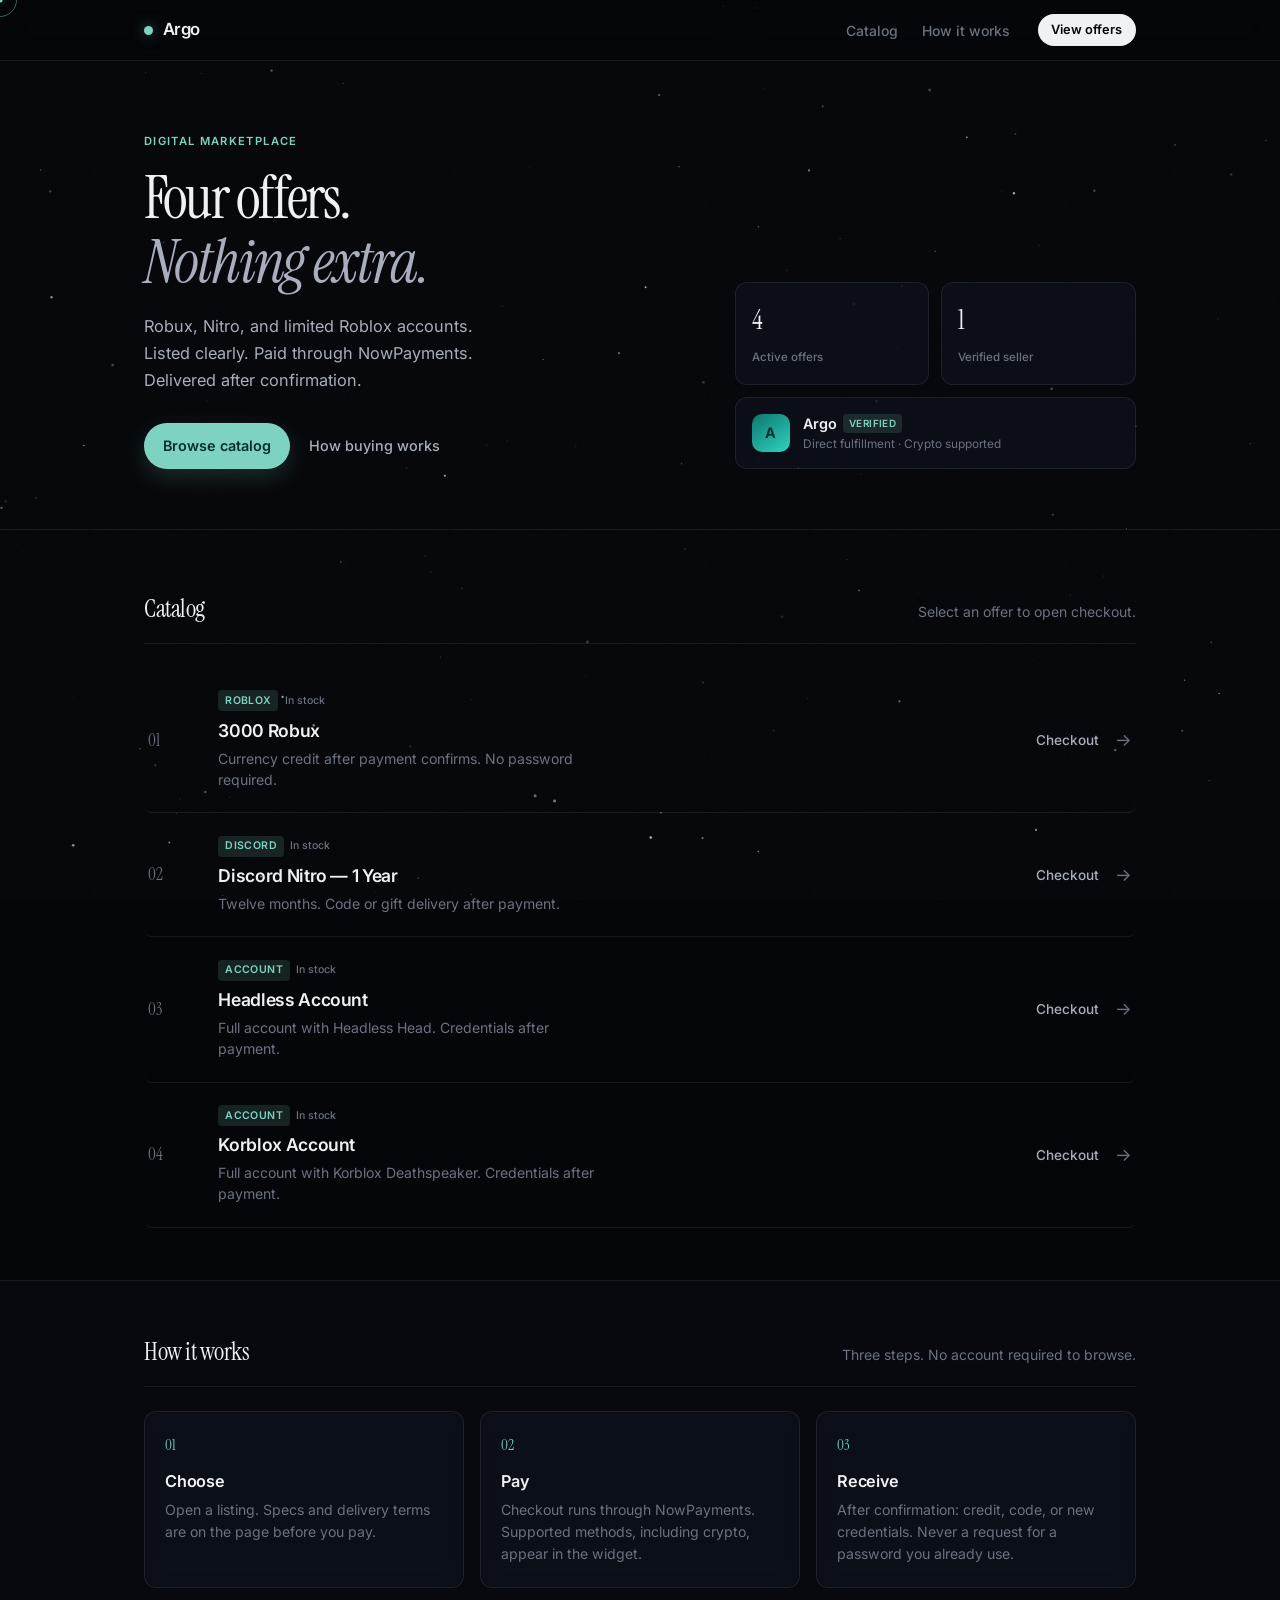
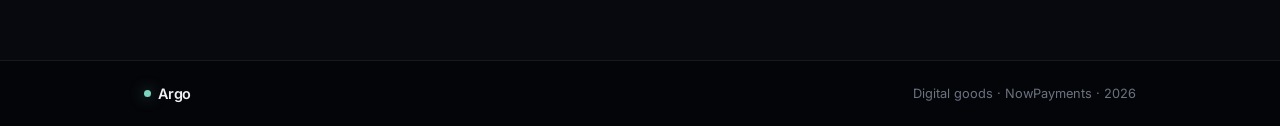
==== commit e671e13a: "Restart: production Argo marketplace — clean system, exact listings" ====
--- a/index.html
+++ b/index.html
@@ -4,167 +4,169 @@
   <meta charset="UTF-8">
   <meta name="viewport" content="width=device-width, initial-scale=1.0">
   <title>Argo — Digital Marketplace</title>
-  <meta name="description" content="Curated digital goods. Robux, Discord Nitro, Headless and Korblox accounts.">
+  <meta name="description" content="Curated digital goods from Argo. 3000 Robux, Discord Nitro 1 Year, Headless and Korblox accounts. Pay via NowPayments.">
   <link rel="stylesheet" href="style.css">
   <link rel="preconnect" href="https://fonts.googleapis.com">
   <link rel="preconnect" href="https://fonts.gstatic.com" crossorigin>
-  <link href="https://fonts.googleapis.com/css2?family=Instrument+Serif:ital@0;1&family=Inter:wght@400;450;500;600;700&display=swap" rel="stylesheet">
+  <link href="https://fonts.googleapis.com/css2?family=Instrument+Serif:ital@0;1&family=Inter:wght@400;500;600;700&display=swap" rel="stylesheet">
 </head>
 <body>
   <canvas id="stars" aria-hidden="true"></canvas>
-  <div class="cursor" id="cursor"></div>
-  <div class="cursor-dot" id="cursor-dot"></div>
-
   <div class="noise" aria-hidden="true"></div>
+  <div class="cursor" id="cursor" aria-hidden="true"></div>
+  <div class="cursor-dot" id="cursor-dot" aria-hidden="true"></div>
 
   <header class="site-header">
     <div class="shell header-inner">
       <a href="index.html" class="brand">
-        <span class="brand-mark"></span>
+        <span class="brand-mark" aria-hidden="true"></span>
         Argo
       </a>
-      <nav class="primary-nav">
+      <nav class="nav" aria-label="Primary">
         <a href="#catalog">Catalog</a>
-        <a href="#assurance">Assurance</a>
+        <a href="#how">How it works</a>
       </nav>
-      <a href="#catalog" class="header-cta">View offers</a>
+      <a href="#catalog" class="btn-header">View offers</a>
     </div>
   </header>
 
   <main>
     <section class="hero">
-      <div class="shell hero-grid">
+      <div class="shell hero-inner">
         <div class="hero-copy">
-          <p class="hero-kicker">Digital marketplace</p>
+          <p class="kicker">Digital marketplace</p>
           <h1>Four offers.<br><em>Nothing extra.</em></h1>
-          <p class="hero-lead">Robux, Nitro, and limited Roblox accounts — listed clearly, paid securely, delivered after confirmation.</p>
+          <p class="lead">Robux, Nitro, and limited Roblox accounts. Listed clearly. Paid through NowPayments. Delivered after confirmation.</p>
           <div class="hero-actions">
             <a href="#catalog" class="btn-primary">Browse catalog</a>
-            <a href="#assurance" class="btn-text">How buying works</a>
+            <a href="#how" class="btn-ghost">How buying works</a>
           </div>
         </div>
-        <div class="hero-panel">
-          <div class="stat-block">
-            <span class="stat-value">4</span>
-            <span class="stat-label">Active offers</span>
+        <aside class="hero-aside" aria-label="Seller and stats">
+          <div class="stat-grid">
+            <div class="stat">
+              <span class="stat-num">4</span>
+              <span class="stat-label">Active offers</span>
+            </div>
+            <div class="stat">
+              <span class="stat-num">1</span>
+              <span class="stat-label">Verified seller</span>
+            </div>
           </div>
-          <div class="stat-block">
-            <span class="stat-value">1</span>
-            <span class="stat-label">Verified seller</span>
-          </div>
-          <div class="stat-block">
-            <span class="stat-value">NP</span>
-            <span class="stat-label">NowPayments</span>
-          </div>
-          <div class="seller-card">
-            <div class="seller-avatar">A</div>
+          <div class="seller">
+            <div class="seller-avatar" aria-hidden="true">A</div>
             <div>
-              <p class="seller-name">Argo <span class="pill">Verified</span></p>
+              <p class="seller-name">Argo <span class="badge">Verified</span></p>
               <p class="seller-meta">Direct fulfillment · Crypto supported</p>
             </div>
           </div>
-        </div>
+        </aside>
       </div>
     </section>
 
     <section class="catalog" id="catalog">
       <div class="shell">
-        <div class="section-bar">
+        <header class="section-head">
           <h2>Catalog</h2>
           <p>Select an offer to open checkout.</p>
-        </div>
+        </header>
 
-        <div class="offer-list">
-          <a href="3000-robux.html" class="offer-row">
-            <div class="offer-index">01</div>
-            <div class="offer-body">
-              <div class="offer-tags">
-                <span class="tag">Roblox</span>
-                <span class="tag-soft">In stock</span>
+        <ol class="offer-list">
+          <li>
+            <a href="3000-robux.html" class="offer">
+              <span class="offer-num">01</span>
+              <div class="offer-main">
+                <div class="offer-tags">
+                  <span class="tag">Roblox</span>
+                  <span class="stock">In stock</span>
+                </div>
+                <h3>3000 Robux</h3>
+                <p>Currency credit after payment confirms. No password required.</p>
               </div>
-              <h3>3000 Robux</h3>
-              <p>Currency credit after payment confirms. No password required.</p>
-            </div>
-            <div class="offer-side">
-              <span class="offer-price">Checkout</span>
-              <span class="offer-arrow">→</span>
-            </div>
-          </a>
-
-          <a href="discord-nitro.html" class="offer-row">
-            <div class="offer-index">02</div>
-            <div class="offer-body">
-              <div class="offer-tags">
-                <span class="tag">Discord</span>
-                <span class="tag-soft">In stock</span>
+              <div class="offer-action">
+                <span class="offer-cta">Checkout</span>
+                <span class="offer-arrow" aria-hidden="true">→</span>
               </div>
-              <h3>Discord Nitro — 1 Year</h3>
-              <p>Twelve months. Code or gift delivery after payment.</p>
-            </div>
-            <div class="offer-side">
-              <span class="offer-price">Checkout</span>
-              <span class="offer-arrow">→</span>
-            </div>
-          </a>
-
-          <a href="headless-account.html" class="offer-row">
-            <div class="offer-index">03</div>
-            <div class="offer-body">
-              <div class="offer-tags">
-                <span class="tag">Account</span>
-                <span class="tag-soft">In stock</span>
+            </a>
+          </li>
+          <li>
+            <a href="discord-nitro.html" class="offer">
+              <span class="offer-num">02</span>
+              <div class="offer-main">
+                <div class="offer-tags">
+                  <span class="tag">Discord</span>
+                  <span class="stock">In stock</span>
+                </div>
+                <h3>Discord Nitro — 1 Year</h3>
+                <p>Twelve months. Code or gift delivery after payment.</p>
               </div>
-              <h3>Headless Account</h3>
-              <p>Full account with Headless Head. Credentials after payment.</p>
-            </div>
-            <div class="offer-side">
-              <span class="offer-price">Checkout</span>
-              <span class="offer-arrow">→</span>
-            </div>
-          </a>
-
-          <a href="korblox-account.html" class="offer-row">
-            <div class="offer-index">04</div>
-            <div class="offer-body">
-              <div class="offer-tags">
-                <span class="tag">Account</span>
-                <span class="tag-soft">In stock</span>
+              <div class="offer-action">
+                <span class="offer-cta">Checkout</span>
+                <span class="offer-arrow" aria-hidden="true">→</span>
               </div>
-              <h3>Korblox Account</h3>
-              <p>Full account with Korblox Deathspeaker. Credentials after payment.</p>
-            </div>
-            <div class="offer-side">
-              <span class="offer-price">Checkout</span>
-              <span class="offer-arrow">→</span>
-            </div>
-          </a>
-        </div>
+            </a>
+          </li>
+          <li>
+            <a href="headless-account.html" class="offer">
+              <span class="offer-num">03</span>
+              <div class="offer-main">
+                <div class="offer-tags">
+                  <span class="tag">Account</span>
+                  <span class="stock">In stock</span>
+                </div>
+                <h3>Headless Account</h3>
+                <p>Full account with Headless Head. Credentials after payment.</p>
+              </div>
+              <div class="offer-action">
+                <span class="offer-cta">Checkout</span>
+                <span class="offer-arrow" aria-hidden="true">→</span>
+              </div>
+            </a>
+          </li>
+          <li>
+            <a href="korblox-account.html" class="offer">
+              <span class="offer-num">04</span>
+              <div class="offer-main">
+                <div class="offer-tags">
+                  <span class="tag">Account</span>
+                  <span class="stock">In stock</span>
+                </div>
+                <h3>Korblox Account</h3>
+                <p>Full account with Korblox Deathspeaker. Credentials after payment.</p>
+              </div>
+              <div class="offer-action">
+                <span class="offer-cta">Checkout</span>
+                <span class="offer-arrow" aria-hidden="true">→</span>
+              </div>
+            </a>
+          </li>
+        </ol>
       </div>
     </section>
 
-    <section class="assurance" id="assurance">
+    <section class="how" id="how">
       <div class="shell">
-        <div class="section-bar">
-          <h2>Assurance</h2>
-          <p>What happens when you buy.</p>
-        </div>
-        <div class="assurance-grid">
-          <article class="assurance-card">
-            <span class="assurance-num">01</span>
+        <header class="section-head">
+          <h2>How it works</h2>
+          <p>Three steps. No account required to browse.</p>
+        </header>
+        <ol class="steps">
+          <li class="step">
+            <span class="step-num">01</span>
             <h3>Choose</h3>
             <p>Open a listing. Specs and delivery terms are on the page before you pay.</p>
-          </article>
-          <article class="assurance-card">
-            <span class="assurance-num">02</span>
+          </li>
+          <li class="step">
+            <span class="step-num">02</span>
             <h3>Pay</h3>
-            <p>Checkout runs through NowPayments. Supported methods appear in the widget, including crypto.</p>
-          </article>
-          <article class="assurance-card">
-            <span class="assurance-num">03</span>
+            <p>Checkout runs through NowPayments. Supported methods, including crypto, appear in the widget.</p>
+          </li>
+          <li class="step">
+            <span class="step-num">03</span>
             <h3>Receive</h3>
-            <p>After confirmation: credit, code, or new account credentials — never a request for your existing password.</p>
-          </article>
-        </div>
+            <p>After confirmation: credit, code, or new credentials. Never a request for a password you already use.</p>
+          </li>
+        </ol>
       </div>
     </section>
   </main>
@@ -172,7 +174,7 @@
   <footer class="site-footer">
     <div class="shell footer-inner">
       <div class="footer-brand">
-        <span class="brand-mark small"></span>
+        <span class="brand-mark small" aria-hidden="true"></span>
         Argo
       </div>
       <p>Digital goods · NowPayments · 2026</p>
--- a/style.css
+++ b/style.css
@@ -1,24 +1,35 @@
-* { margin: 0; padding: 0; box-sizing: border-box; }
+/* Argo — production marketplace */
+
+*,
+*::before,
+*::after {
+  margin: 0;
+  padding: 0;
+  box-sizing: border-box;
+}
 
 :root {
   --bg: #05060a;
-  --bg-elev: #0b0d14;
-  --panel: rgba(14, 17, 26, 0.72);
-  --panel-solid: #0e111a;
-  --text: #f2f3f7;
-  --text-2: #a7adbb;
-  --text-3: #6d7485;
-  --line: rgba(255,255,255,0.07);
-  --line-2: rgba(255,255,255,0.12);
+  --elev: #0b0d14;
+  --panel: rgba(14, 17, 26, 0.78);
+  --text: #f0f1f5;
+  --text-2: #a8aebc;
+  --text-3: #6b7280;
+  --line: rgba(255, 255, 255, 0.08);
+  --line-2: rgba(255, 255, 255, 0.14);
   --accent: #7dd3c0;
   --accent-dim: rgba(125, 211, 192, 0.14);
+  --accent-ink: #042f2e;
   --serif: "Instrument Serif", Georgia, serif;
   --sans: "Inter", system-ui, -apple-system, sans-serif;
-  --radius: 14px;
+  --radius: 12px;
   --ease: cubic-bezier(0.22, 1, 0.36, 1);
-}
-
-html { scroll-behavior: smooth; }
+  --focus: 0 0 0 2px var(--bg), 0 0 0 4px var(--accent);
+}
+
+html {
+  scroll-behavior: smooth;
+}
 
 body {
   font-family: var(--sans);
@@ -33,8 +44,11 @@
   position: relative;
 }
 
-body.touch { cursor: auto; }
-
+body.touch {
+  cursor: auto;
+}
+
+/* Background layers */
 #stars {
   position: fixed;
   inset: 0;
@@ -49,14 +63,17 @@
   inset: 0;
   z-index: 0;
   pointer-events: none;
-  opacity: 0.035;
-  background-image: url("data:image/svg+xml,%3Csvg viewBox='0 0 256 256' xmlns='http://www.w3.org/2000/svg'%3E%3Cfilter id='n'%3E%3CfeTurbulence type='fractalNoise' baseFrequency='0.9' numOctaves='4' stitchTiles='stitch'/%3E%3C/filter%3E%3Crect width='100%25' height='100%25' filter='url(%23n)'/%3E%3C/svg%3E");
-  background-size: 200px;
-}
-
-.cursor, .cursor-dot {
+  opacity: 0.03;
+  background-image: url("data:image/svg+xml,%3Csvg viewBox='0 0 256 256' xmlns='http://www.w3.org/2000/svg'%3E%3Cfilter id='n'%3E%3CfeTurbulence type='fractalNoise' baseFrequency='0.85' numOctaves='4' stitchTiles='stitch'/%3E%3C/filter%3E%3Crect width='100%25' height='100%25' filter='url(%23n)'/%3E%3C/svg%3E");
+  background-size: 180px;
+}
+
+/* Custom cursor */
+.cursor,
+.cursor-dot {
   position: fixed;
-  top: 0; left: 0;
+  top: 0;
+  left: 0;
   pointer-events: none;
   z-index: 9999;
   border-radius: 50%;
@@ -66,13 +83,13 @@
 .cursor {
   width: 34px;
   height: 34px;
-  border: 1px solid rgba(125, 211, 192, 0.5);
+  border: 1px solid rgba(125, 211, 192, 0.45);
   transition: width 0.18s var(--ease), height 0.18s var(--ease), border-color 0.18s, background 0.18s;
 }
 
 .cursor.hover {
-  width: 52px;
-  height: 52px;
+  width: 48px;
+  height: 48px;
   border-color: var(--accent);
   background: rgba(125, 211, 192, 0.06);
 }
@@ -81,66 +98,111 @@
   width: 5px;
   height: 5px;
   background: var(--accent);
-  box-shadow: 0 0 12px rgba(125, 211, 192, 0.55);
+  box-shadow: 0 0 10px rgba(125, 211, 192, 0.5);
 }
 
 body.touch .cursor,
-body.touch .cursor-dot { display: none; }
-
+body.touch .cursor-dot {
+  display: none;
+}
+
+/* Shell */
 .shell {
   width: 100%;
-  max-width: 1080px;
+  max-width: 1040px;
   margin: 0 auto;
   padding: 0 1.5rem;
   position: relative;
   z-index: 1;
 }
 
-main, .site-header, .site-footer { position: relative; z-index: 1; }
+main,
+.site-header,
+.site-footer {
+  position: relative;
+  z-index: 1;
+}
+
+/* Focus */
+a:focus-visible,
+button:focus-visible {
+  outline: none;
+  box-shadow: var(--focus);
+}
 
 /* Motion */
 @keyframes rise {
-  from { opacity: 0; transform: translateY(18px); }
-  to { opacity: 1; transform: translateY(0); }
+  from {
+    opacity: 0;
+    transform: translateY(16px);
+  }
+  to {
+    opacity: 1;
+    transform: translateY(0);
+  }
 }
 
 @keyframes brand-in {
-  from { opacity: 0; transform: translateY(-6px); filter: blur(4px); }
-  to { opacity: 1; transform: translateY(0); filter: blur(0); }
-}
-
-.brand { animation: brand-in 0.9s var(--ease) both; }
-.primary-nav, .header-cta { animation: rise 0.7s var(--ease) 0.12s both; }
-.hero-copy { animation: rise 0.85s var(--ease) 0.2s both; }
-.hero-panel { animation: rise 0.85s var(--ease) 0.32s both; }
-.offer-row { animation: rise 0.6s var(--ease) both; }
-.offer-row:nth-child(1) { animation-delay: 0.45s; }
-.offer-row:nth-child(2) { animation-delay: 0.55s; }
-.offer-row:nth-child(3) { animation-delay: 0.65s; }
-.offer-row:nth-child(4) { animation-delay: 0.75s; }
+  from {
+    opacity: 0;
+    transform: translateY(-6px);
+    filter: blur(3px);
+  }
+  to {
+    opacity: 1;
+    transform: translateY(0);
+    filter: blur(0);
+  }
+}
+
+.brand {
+  animation: brand-in 0.85s var(--ease) both;
+}
+
+.nav,
+.btn-header {
+  animation: rise 0.65s var(--ease) 0.1s both;
+}
+
+.hero-copy {
+  animation: rise 0.8s var(--ease) 0.18s both;
+}
+
+.hero-aside {
+  animation: rise 0.8s var(--ease) 0.28s both;
+}
+
+.offer-list > li {
+  animation: rise 0.55s var(--ease) both;
+}
+
+.offer-list > li:nth-child(1) { animation-delay: 0.4s; }
+.offer-list > li:nth-child(2) { animation-delay: 0.48s; }
+.offer-list > li:nth-child(3) { animation-delay: 0.56s; }
+.offer-list > li:nth-child(4) { animation-delay: 0.64s; }
 
 /* Header */
 .site-header {
   position: sticky;
   top: 0;
-  z-index: 40;
-  background: rgba(5, 6, 10, 0.72);
-  backdrop-filter: blur(18px) saturate(1.2);
-  -webkit-backdrop-filter: blur(18px) saturate(1.2);
+  z-index: 50;
+  background: rgba(5, 6, 10, 0.75);
+  backdrop-filter: blur(16px) saturate(1.15);
+  -webkit-backdrop-filter: blur(16px) saturate(1.15);
   border-bottom: 1px solid var(--line);
 }
 
 .header-inner {
   display: flex;
   align-items: center;
-  gap: 2rem;
-  height: 64px;
+  gap: 1.75rem;
+  height: 60px;
 }
 
 .brand {
   display: inline-flex;
   align-items: center;
-  gap: 0.65rem;
+  gap: 0.6rem;
   text-decoration: none;
   color: var(--text);
   font-weight: 600;
@@ -149,11 +211,11 @@
 }
 
 .brand-mark {
-  width: 10px;
-  height: 10px;
+  width: 9px;
+  height: 9px;
   border-radius: 50%;
   background: var(--accent);
-  box-shadow: 0 0 16px rgba(125, 211, 192, 0.55);
+  box-shadow: 0 0 14px rgba(125, 211, 192, 0.5);
 }
 
 .brand-mark.small {
@@ -161,13 +223,13 @@
   height: 7px;
 }
 
-.primary-nav {
-  display: flex;
-  gap: 1.75rem;
+.nav {
+  display: flex;
+  gap: 1.5rem;
   margin-left: auto;
 }
 
-.primary-nav a {
+.nav a {
   color: var(--text-3);
   text-decoration: none;
   font-size: 0.875rem;
@@ -175,53 +237,55 @@
   transition: color 0.15s;
 }
 
-.primary-nav a:hover { color: var(--text); }
-
-.header-cta {
+.nav a:hover {
+  color: var(--text);
+}
+
+.btn-header {
   font-size: 0.8rem;
   font-weight: 600;
   color: var(--bg);
   background: var(--text);
   text-decoration: none;
-  padding: 0.45rem 0.85rem;
+  padding: 0.42rem 0.85rem;
   border-radius: 999px;
   transition: background 0.15s, color 0.15s;
 }
 
-.header-cta:hover {
+.btn-header:hover {
   background: var(--accent);
-  color: #042f2e;
+  color: var(--accent-ink);
 }
 
 /* Hero */
 .hero {
-  padding: 5rem 0 4rem;
+  padding: 4.5rem 0 3.75rem;
   border-bottom: 1px solid var(--line);
 }
 
-.hero-grid {
+.hero-inner {
   display: grid;
-  grid-template-columns: 1.2fr 0.8fr;
-  gap: 3.5rem;
+  grid-template-columns: 1.15fr 0.85fr;
+  gap: 3rem;
   align-items: end;
 }
 
-.hero-kicker {
-  font-size: 0.72rem;
-  font-weight: 600;
-  letter-spacing: 0.14em;
+.kicker {
+  font-size: 0.7rem;
+  font-weight: 600;
+  letter-spacing: 0.12em;
   text-transform: uppercase;
   color: var(--accent);
-  margin-bottom: 1.25rem;
+  margin-bottom: 1.1rem;
 }
 
 .hero h1 {
   font-family: var(--serif);
-  font-size: clamp(2.6rem, 6vw, 4rem);
+  font-size: clamp(2.5rem, 5.5vw, 3.75rem);
   font-weight: 400;
-  line-height: 1.05;
+  line-height: 1.06;
   letter-spacing: -0.03em;
-  margin-bottom: 1.25rem;
+  margin-bottom: 1.15rem;
 }
 
 .hero h1 em {
@@ -229,18 +293,18 @@
   color: var(--text-2);
 }
 
-.hero-lead {
+.lead {
   color: var(--text-2);
-  font-size: 1.05rem;
+  font-size: 1.02rem;
   max-width: 34ch;
   line-height: 1.65;
-  margin-bottom: 2rem;
+  margin-bottom: 1.85rem;
 }
 
 .hero-actions {
   display: flex;
   flex-wrap: wrap;
-  gap: 0.85rem;
+  gap: 0.75rem;
   align-items: center;
 }
 
@@ -248,88 +312,95 @@
   display: inline-flex;
   align-items: center;
   background: var(--accent);
-  color: #042f2e;
+  color: var(--accent-ink);
   text-decoration: none;
   font-weight: 600;
   font-size: 0.9rem;
-  padding: 0.8rem 1.25rem;
+  padding: 0.75rem 1.2rem;
   border-radius: 999px;
   transition: transform 0.15s var(--ease), box-shadow 0.15s;
-  box-shadow: 0 0 0 1px rgba(255,255,255,0.08) inset, 0 8px 24px rgba(125, 211, 192, 0.2);
+  box-shadow: 0 0 0 1px rgba(255, 255, 255, 0.06) inset, 0 8px 22px rgba(125, 211, 192, 0.18);
 }
 
 .btn-primary:hover {
   transform: translateY(-1px);
-  box-shadow: 0 0 0 1px rgba(255,255,255,0.12) inset, 0 12px 28px rgba(125, 211, 192, 0.28);
-}
-
-.btn-text {
+  box-shadow: 0 0 0 1px rgba(255, 255, 255, 0.1) inset, 0 12px 28px rgba(125, 211, 192, 0.25);
+}
+
+.btn-ghost {
   color: var(--text-2);
   text-decoration: none;
   font-size: 0.9rem;
   font-weight: 500;
-  padding: 0.8rem 0.5rem;
+  padding: 0.75rem 0.4rem;
   transition: color 0.15s;
 }
 
-.btn-text:hover { color: var(--text); }
-
-.hero-panel {
+.btn-ghost:hover {
+  color: var(--text);
+}
+
+.hero-aside {
+  display: flex;
+  flex-direction: column;
+  gap: 0.75rem;
+}
+
+.stat-grid {
   display: grid;
   grid-template-columns: 1fr 1fr;
   gap: 0.75rem;
 }
 
-.stat-block {
+.stat {
   background: var(--panel);
   border: 1px solid var(--line);
   border-radius: var(--radius);
-  padding: 1.15rem 1.1rem;
+  padding: 1.1rem 1rem;
   backdrop-filter: blur(12px);
 }
 
-.stat-value {
+.stat-num {
   display: block;
   font-family: var(--serif);
-  font-size: 1.75rem;
+  font-size: 1.7rem;
   letter-spacing: -0.02em;
-  margin-bottom: 0.15rem;
+  margin-bottom: 0.1rem;
 }
 
 .stat-label {
-  font-size: 0.75rem;
+  font-size: 0.72rem;
   color: var(--text-3);
   font-weight: 500;
 }
 
-.seller-card {
-  grid-column: 1 / -1;
-  display: flex;
-  align-items: center;
-  gap: 0.85rem;
+.seller {
+  display: flex;
+  align-items: center;
+  gap: 0.8rem;
   background: var(--panel);
   border: 1px solid var(--line);
   border-radius: var(--radius);
-  padding: 0.95rem 1.1rem;
+  padding: 0.9rem 1rem;
   backdrop-filter: blur(12px);
 }
 
-.seller-card.compact {
-  margin-top: 1.75rem;
+.seller.compact {
+  margin-top: 1.6rem;
   width: fit-content;
 }
 
 .seller-avatar {
-  width: 40px;
-  height: 40px;
-  border-radius: 11px;
+  width: 38px;
+  height: 38px;
+  border-radius: 10px;
   background: linear-gradient(145deg, #0f766e, #2dd4bf);
-  color: #042f2e;
+  color: var(--accent-ink);
   display: flex;
   align-items: center;
   justify-content: center;
   font-weight: 700;
-  font-size: 0.95rem;
+  font-size: 0.9rem;
   flex-shrink: 0;
 }
 
@@ -338,206 +409,205 @@
   font-weight: 600;
   display: flex;
   align-items: center;
-  gap: 0.45rem;
-}
-
-.pill {
+  gap: 0.4rem;
+}
+
+.badge {
   font-size: 0.62rem;
   font-weight: 600;
   letter-spacing: 0.04em;
   text-transform: uppercase;
   color: var(--accent);
   background: var(--accent-dim);
-  padding: 0.15rem 0.4rem;
+  padding: 0.14rem 0.38rem;
   border-radius: 4px;
 }
 
 .seller-meta {
-  font-size: 0.75rem;
-  color: var(--text-3);
-  margin-top: 0.1rem;
+  font-size: 0.74rem;
+  color: var(--text-3);
+  margin-top: 0.08rem;
 }
 
 /* Catalog */
 .catalog {
-  padding: 4rem 0 3.5rem;
-}
-
-.section-bar {
+  padding: 3.75rem 0 3.25rem;
+}
+
+.section-head {
   display: flex;
   align-items: baseline;
   justify-content: space-between;
   gap: 1rem;
-  margin-bottom: 1.75rem;
+  margin-bottom: 1.5rem;
   padding-bottom: 1rem;
   border-bottom: 1px solid var(--line);
 }
 
-.section-bar h2 {
+.section-head h2 {
   font-family: var(--serif);
-  font-size: 1.65rem;
+  font-size: 1.55rem;
   font-weight: 400;
   letter-spacing: -0.02em;
 }
 
-.section-bar p {
+.section-head p {
   color: var(--text-3);
   font-size: 0.875rem;
 }
 
 .offer-list {
-  display: flex;
-  flex-direction: column;
-}
-
-.offer-row {
+  list-style: none;
+}
+
+.offer {
   display: grid;
-  grid-template-columns: 3.5rem 1fr auto;
-  gap: 1.25rem;
-  align-items: center;
-  padding: 1.5rem 0.35rem;
+  grid-template-columns: 3.25rem 1fr auto;
+  gap: 1.15rem;
+  align-items: center;
+  padding: 1.4rem 0.25rem;
   border-bottom: 1px solid var(--line);
   text-decoration: none;
   color: inherit;
-  transition: background 0.2s, padding-left 0.25s var(--ease);
   border-radius: 8px;
-}
-
-.offer-row:hover {
-  background: rgba(255,255,255,0.02);
-  padding-left: 0.65rem;
-}
-
-.offer-row:hover .offer-arrow {
+  transition: background 0.18s, padding-left 0.22s var(--ease);
+}
+
+.offer:hover {
+  background: rgba(255, 255, 255, 0.025);
+  padding-left: 0.55rem;
+}
+
+.offer:hover .offer-arrow {
   transform: translateX(4px);
   color: var(--accent);
 }
 
-.offer-index {
+.offer-num {
   font-family: var(--serif);
-  font-size: 1.1rem;
+  font-size: 1.05rem;
   color: var(--text-3);
 }
 
 .offer-tags {
   display: flex;
-  gap: 0.45rem;
-  margin-bottom: 0.45rem;
+  gap: 0.4rem;
+  align-items: center;
+  margin-bottom: 0.4rem;
 }
 
 .tag {
-  font-size: 0.68rem;
+  font-size: 0.66rem;
   font-weight: 600;
   letter-spacing: 0.04em;
   text-transform: uppercase;
   color: var(--accent);
   background: var(--accent-dim);
-  padding: 0.18rem 0.45rem;
+  padding: 0.16rem 0.42rem;
   border-radius: 4px;
 }
 
-.tag-soft {
-  font-size: 0.68rem;
+.stock {
+  font-size: 0.66rem;
   font-weight: 500;
   color: var(--text-3);
-  padding: 0.18rem 0.35rem;
-}
-
-.offer-body h3 {
-  font-size: 1.15rem;
+}
+
+.offer-main h3 {
+  font-size: 1.1rem;
   font-weight: 600;
   letter-spacing: -0.02em;
-  margin-bottom: 0.25rem;
-}
-
-.offer-body p {
-  color: var(--text-3);
-  font-size: 0.9rem;
+  margin-bottom: 0.22rem;
+}
+
+.offer-main p {
+  color: var(--text-3);
+  font-size: 0.88rem;
   max-width: 42ch;
 }
 
-.offer-side {
-  display: flex;
-  align-items: center;
-  gap: 1.25rem;
-  text-align: right;
-}
-
-.offer-price {
+.offer-action {
+  display: flex;
+  align-items: center;
+  gap: 1rem;
+}
+
+.offer-cta {
   font-size: 0.85rem;
   font-weight: 500;
   color: var(--text-2);
 }
 
 .offer-arrow {
-  font-size: 1.15rem;
+  font-size: 1.1rem;
   color: var(--text-3);
   transition: transform 0.2s var(--ease), color 0.15s;
 }
 
-/* Assurance */
-.assurance {
-  padding: 3.5rem 0 5rem;
+/* How */
+.how {
+  padding: 3.25rem 0 4.5rem;
   border-top: 1px solid var(--line);
-  background: rgba(11, 13, 20, 0.55);
-}
-
-.assurance-grid {
+  background: rgba(11, 13, 20, 0.5);
+}
+
+.steps {
+  list-style: none;
   display: grid;
   grid-template-columns: repeat(3, 1fr);
   gap: 1rem;
 }
 
-.assurance-card {
+.step {
   background: var(--panel);
   border: 1px solid var(--line);
   border-radius: var(--radius);
-  padding: 1.5rem 1.35rem;
+  padding: 1.4rem 1.25rem;
   backdrop-filter: blur(10px);
   transition: border-color 0.2s;
 }
 
-.assurance-card:hover {
+.step:hover {
   border-color: var(--line-2);
 }
 
-.assurance-num {
+.step-num {
   font-family: var(--serif);
   font-size: 0.95rem;
   color: var(--accent);
   display: block;
-  margin-bottom: 0.85rem;
-}
-
-.assurance-card h3 {
-  font-size: 1.05rem;
-  font-weight: 600;
-  margin-bottom: 0.4rem;
+  margin-bottom: 0.75rem;
+}
+
+.step h3 {
+  font-size: 1.02rem;
+  font-weight: 600;
+  margin-bottom: 0.35rem;
   letter-spacing: -0.015em;
 }
 
-.assurance-card p {
-  color: var(--text-3);
-  font-size: 0.9rem;
+.step p {
+  color: var(--text-3);
+  font-size: 0.88rem;
   line-height: 1.55;
 }
 
 /* Product */
 .product {
-  padding: 3rem 0 4.5rem;
+  padding: 2.75rem 0 4rem;
 }
 
 .product-grid {
   display: grid;
   grid-template-columns: 1fr 1fr;
-  gap: 3rem;
+  gap: 2.75rem;
   align-items: start;
 }
 
 .crumb {
   font-size: 0.8rem;
   color: var(--text-3);
-  margin-bottom: 1.35rem;
+  margin-bottom: 1.25rem;
 }
 
 .crumb a {
@@ -545,32 +615,36 @@
   text-decoration: none;
 }
 
-.crumb a:hover { color: var(--text); }
-
-.crumb span { margin: 0 0.3rem; }
+.crumb a:hover {
+  color: var(--text);
+}
+
+.crumb span {
+  margin: 0 0.25rem;
+}
 
 .product-info .offer-tags {
-  margin-bottom: 0.75rem;
+  margin-bottom: 0.7rem;
 }
 
 .product-info h1 {
   font-family: var(--serif);
-  font-size: clamp(2rem, 4vw, 2.6rem);
+  font-size: clamp(1.9rem, 3.8vw, 2.5rem);
   font-weight: 400;
   letter-spacing: -0.03em;
-  line-height: 1.1;
-  margin-bottom: 0.9rem;
+  line-height: 1.12;
+  margin-bottom: 0.85rem;
 }
 
 .product-lead {
   color: var(--text-2);
-  font-size: 1rem;
+  font-size: 0.98rem;
   max-width: 36ch;
   line-height: 1.6;
-  margin-bottom: 1.75rem;
-}
-
-.spec-list {
+  margin-bottom: 1.6rem;
+}
+
+.specs {
   border: 1px solid var(--line);
   border-radius: var(--radius);
   overflow: hidden;
@@ -578,26 +652,28 @@
   backdrop-filter: blur(10px);
 }
 
-.spec-list div {
+.specs > div {
   display: flex;
   justify-content: space-between;
   gap: 1rem;
-  padding: 0.85rem 1.1rem;
+  padding: 0.8rem 1.05rem;
   border-bottom: 1px solid var(--line);
   font-size: 0.9rem;
 }
 
-.spec-list div:last-child { border-bottom: none; }
-
-.spec-list dt {
+.specs > div:last-child {
+  border-bottom: none;
+}
+
+.specs dt {
   color: var(--text-3);
   font-weight: 500;
-  font-size: 0.78rem;
+  font-size: 0.76rem;
   text-transform: uppercase;
   letter-spacing: 0.05em;
 }
 
-.spec-list dd {
+.specs dd {
   color: var(--text);
   font-weight: 500;
   text-align: right;
@@ -607,18 +683,18 @@
   background: var(--panel);
   border: 1px solid var(--line);
   border-radius: calc(var(--radius) + 2px);
-  padding: 1.25rem;
+  padding: 1.15rem;
   position: sticky;
-  top: 5.25rem;
-  backdrop-filter: blur(16px);
+  top: 5rem;
+  backdrop-filter: blur(14px);
 }
 
 .checkout-head {
-  margin-bottom: 1rem;
+  margin-bottom: 0.95rem;
 }
 
 .checkout-head h2 {
-  font-size: 1.05rem;
+  font-size: 1.02rem;
   font-weight: 600;
   letter-spacing: -0.01em;
 }
@@ -626,7 +702,7 @@
 .checkout-head p {
   color: var(--text-3);
   font-size: 0.8rem;
-  margin-top: 0.2rem;
+  margin-top: 0.15rem;
 }
 
 .widget {
@@ -634,7 +710,7 @@
   justify-content: center;
   overflow: hidden;
   border-radius: 10px;
-  background: rgba(0,0,0,0.35);
+  background: rgba(0, 0, 0, 0.35);
   border: 1px solid var(--line);
 }
 
@@ -647,7 +723,7 @@
 .site-footer {
   margin-top: auto;
   border-top: 1px solid var(--line);
-  padding: 1.5rem 0;
+  padding: 1.35rem 0;
   background: rgba(5, 6, 10, 0.85);
 }
 
@@ -661,7 +737,7 @@
 .footer-brand {
   display: inline-flex;
   align-items: center;
-  gap: 0.5rem;
+  gap: 0.45rem;
   font-weight: 600;
   font-size: 0.9rem;
   letter-spacing: -0.02em;
@@ -672,30 +748,31 @@
   font-size: 0.8rem;
 }
 
-@media (max-width: 860px) {
-  .hero-grid,
+/* Responsive */
+@media (max-width: 840px) {
+  .hero-inner,
   .product-grid,
-  .assurance-grid {
+  .steps {
     grid-template-columns: 1fr;
   }
 
   .hero {
-    padding: 3.25rem 0 3rem;
-  }
-
-  .hero-panel {
-    max-width: 360px;
-  }
-
-  .offer-row {
+    padding: 3rem 0 2.75rem;
+  }
+
+  .hero-aside {
+    max-width: 340px;
+  }
+
+  .offer {
     grid-template-columns: 2.5rem 1fr;
   }
 
-  .offer-side {
+  .offer-action {
     display: none;
   }
 
-  .primary-nav {
+  .nav {
     display: none;
   }
 
@@ -703,16 +780,28 @@
     position: static;
   }
 
-  .section-bar {
+  .section-head {
     flex-direction: column;
     align-items: flex-start;
-    gap: 0.35rem;
+    gap: 0.3rem;
   }
 }
 
 @media (prefers-reduced-motion: reduce) {
-  .brand, .primary-nav, .header-cta, .hero-copy, .hero-panel, .offer-row {
+  .brand,
+  .nav,
+  .btn-header,
+  .hero-copy,
+  .hero-aside,
+  .offer-list > li {
     animation: none !important;
   }
-  .cursor { transition: none; }
-}
+
+  .cursor {
+    transition: none;
+  }
+
+  html {
+    scroll-behavior: auto;
+  }
+}
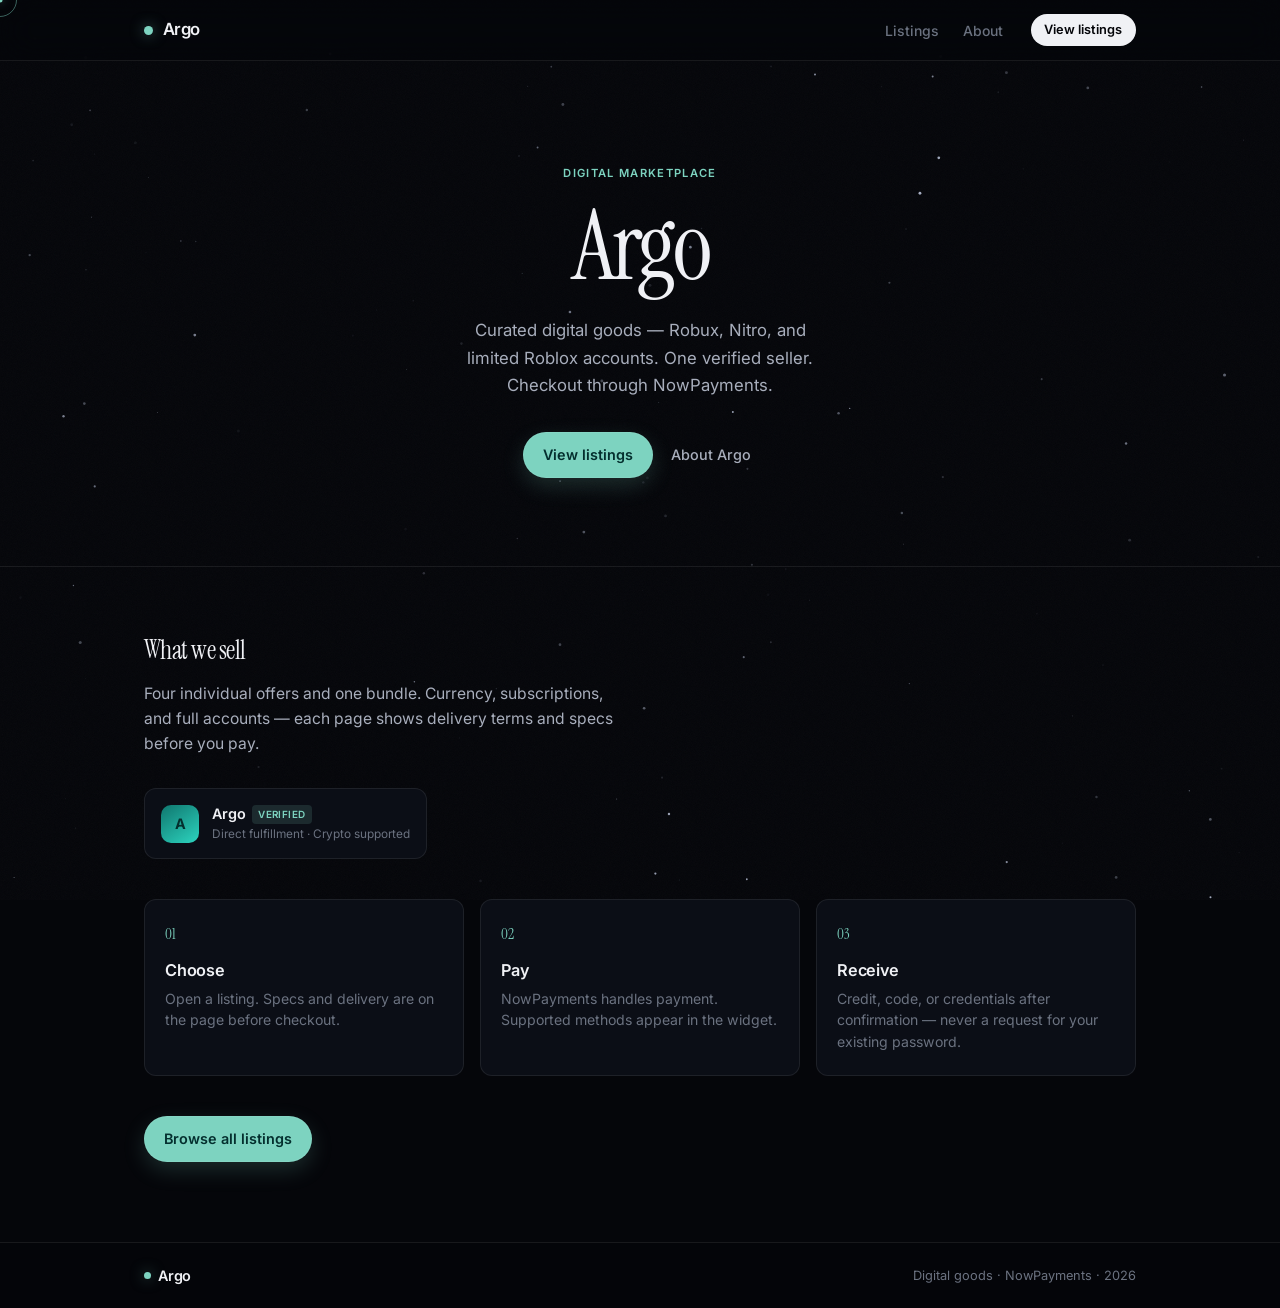
==== commit 393da35f: "Brand home, listings page, add Korblox & Headless bundle" ====
--- a/index.html
+++ b/index.html
@@ -4,7 +4,7 @@
   <meta charset="UTF-8">
   <meta name="viewport" content="width=device-width, initial-scale=1.0">
   <title>Argo — Digital Marketplace</title>
-  <meta name="description" content="Curated digital goods from Argo. 3000 Robux, Discord Nitro 1 Year, Headless and Korblox accounts. Pay via NowPayments.">
+  <meta name="description" content="Argo sells curated digital goods: Robux, Discord Nitro, Headless and Korblox accounts. Pay via NowPayments.">
   <link rel="stylesheet" href="style.css">
   <link rel="preconnect" href="https://fonts.googleapis.com">
   <link rel="preconnect" href="https://fonts.gstatic.com" crossorigin>
@@ -23,150 +23,59 @@
         Argo
       </a>
       <nav class="nav" aria-label="Primary">
-        <a href="#catalog">Catalog</a>
-        <a href="#how">How it works</a>
+        <a href="listings.html">Listings</a>
+        <a href="#about">About</a>
       </nav>
-      <a href="#catalog" class="btn-header">View offers</a>
+      <a href="listings.html" class="btn-header">View listings</a>
     </div>
   </header>
 
   <main>
-    <section class="hero">
-      <div class="shell hero-inner">
-        <div class="hero-copy">
-          <p class="kicker">Digital marketplace</p>
-          <h1>Four offers.<br><em>Nothing extra.</em></h1>
-          <p class="lead">Robux, Nitro, and limited Roblox accounts. Listed clearly. Paid through NowPayments. Delivered after confirmation.</p>
-          <div class="hero-actions">
-            <a href="#catalog" class="btn-primary">Browse catalog</a>
-            <a href="#how" class="btn-ghost">How buying works</a>
-          </div>
+    <section class="hero hero-brand">
+      <div class="shell hero-brand-inner">
+        <p class="kicker">Digital marketplace</p>
+        <h1>Argo</h1>
+        <p class="lead lead-wide">Curated digital goods — Robux, Nitro, and limited Roblox accounts. One verified seller. Checkout through NowPayments.</p>
+        <div class="hero-actions">
+          <a href="listings.html" class="btn-primary">View listings</a>
+          <a href="#about" class="btn-ghost">About Argo</a>
         </div>
-        <aside class="hero-aside" aria-label="Seller and stats">
-          <div class="stat-grid">
-            <div class="stat">
-              <span class="stat-num">4</span>
-              <span class="stat-label">Active offers</span>
-            </div>
-            <div class="stat">
-              <span class="stat-num">1</span>
-              <span class="stat-label">Verified seller</span>
-            </div>
-          </div>
-          <div class="seller">
-            <div class="seller-avatar" aria-hidden="true">A</div>
-            <div>
-              <p class="seller-name">Argo <span class="badge">Verified</span></p>
-              <p class="seller-meta">Direct fulfillment · Crypto supported</p>
-            </div>
-          </div>
-        </aside>
       </div>
     </section>
 
-    <section class="catalog" id="catalog">
-      <div class="shell">
-        <header class="section-head">
-          <h2>Catalog</h2>
-          <p>Select an offer to open checkout.</p>
-        </header>
-
-        <ol class="offer-list">
-          <li>
-            <a href="3000-robux.html" class="offer">
-              <span class="offer-num">01</span>
-              <div class="offer-main">
-                <div class="offer-tags">
-                  <span class="tag">Roblox</span>
-                  <span class="stock">In stock</span>
-                </div>
-                <h3>3000 Robux</h3>
-                <p>Currency credit after payment confirms. No password required.</p>
-              </div>
-              <div class="offer-action">
-                <span class="offer-cta">Checkout</span>
-                <span class="offer-arrow" aria-hidden="true">→</span>
-              </div>
-            </a>
-          </li>
-          <li>
-            <a href="discord-nitro.html" class="offer">
-              <span class="offer-num">02</span>
-              <div class="offer-main">
-                <div class="offer-tags">
-                  <span class="tag">Discord</span>
-                  <span class="stock">In stock</span>
-                </div>
-                <h3>Discord Nitro — 1 Year</h3>
-                <p>Twelve months. Code or gift delivery after payment.</p>
-              </div>
-              <div class="offer-action">
-                <span class="offer-cta">Checkout</span>
-                <span class="offer-arrow" aria-hidden="true">→</span>
-              </div>
-            </a>
-          </li>
-          <li>
-            <a href="headless-account.html" class="offer">
-              <span class="offer-num">03</span>
-              <div class="offer-main">
-                <div class="offer-tags">
-                  <span class="tag">Account</span>
-                  <span class="stock">In stock</span>
-                </div>
-                <h3>Headless Account</h3>
-                <p>Full account with Headless Head. Credentials after payment.</p>
-              </div>
-              <div class="offer-action">
-                <span class="offer-cta">Checkout</span>
-                <span class="offer-arrow" aria-hidden="true">→</span>
-              </div>
-            </a>
-          </li>
-          <li>
-            <a href="korblox-account.html" class="offer">
-              <span class="offer-num">04</span>
-              <div class="offer-main">
-                <div class="offer-tags">
-                  <span class="tag">Account</span>
-                  <span class="stock">In stock</span>
-                </div>
-                <h3>Korblox Account</h3>
-                <p>Full account with Korblox Deathspeaker. Credentials after payment.</p>
-              </div>
-              <div class="offer-action">
-                <span class="offer-cta">Checkout</span>
-                <span class="offer-arrow" aria-hidden="true">→</span>
-              </div>
-            </a>
-          </li>
-        </ol>
-      </div>
-    </section>
-
-    <section class="how" id="how">
-      <div class="shell">
-        <header class="section-head">
-          <h2>How it works</h2>
-          <p>Three steps. No account required to browse.</p>
-        </header>
-        <ol class="steps">
+    <section class="about" id="about">
+      <div class="shell about-grid">
+        <div class="about-copy">
+          <h2>What we sell</h2>
+          <p>Four individual offers and one bundle. Currency, subscriptions, and full accounts — each page shows delivery terms and specs before you pay.</p>
+        </div>
+        <div class="seller about-seller">
+          <div class="seller-avatar" aria-hidden="true">A</div>
+          <div>
+            <p class="seller-name">Argo <span class="badge">Verified</span></p>
+            <p class="seller-meta">Direct fulfillment · Crypto supported</p>
+          </div>
+        </div>
+        <ol class="steps about-steps">
           <li class="step">
             <span class="step-num">01</span>
             <h3>Choose</h3>
-            <p>Open a listing. Specs and delivery terms are on the page before you pay.</p>
+            <p>Open a listing. Specs and delivery are on the page before checkout.</p>
           </li>
           <li class="step">
             <span class="step-num">02</span>
             <h3>Pay</h3>
-            <p>Checkout runs through NowPayments. Supported methods, including crypto, appear in the widget.</p>
+            <p>NowPayments handles payment. Supported methods appear in the widget.</p>
           </li>
           <li class="step">
             <span class="step-num">03</span>
             <h3>Receive</h3>
-            <p>After confirmation: credit, code, or new credentials. Never a request for a password you already use.</p>
+            <p>Credit, code, or credentials after confirmation — never a request for your existing password.</p>
           </li>
         </ol>
+        <div class="about-cta">
+          <a href="listings.html" class="btn-primary">Browse all listings</a>
+        </div>
       </div>
     </section>
   </main>
--- a/style.css
+++ b/style.css
@@ -48,7 +48,6 @@
   cursor: auto;
 }
 
-/* Background layers */
 #stars {
   position: fixed;
   inset: 0;
@@ -68,7 +67,6 @@
   background-size: 180px;
 }
 
-/* Custom cursor */
 .cursor,
 .cursor-dot {
   position: fixed;
@@ -106,7 +104,6 @@
   display: none;
 }
 
-/* Shell */
 .shell {
   width: 100%;
   max-width: 1040px;
@@ -123,65 +120,39 @@
   z-index: 1;
 }
 
-/* Focus */
 a:focus-visible,
 button:focus-visible {
   outline: none;
   box-shadow: var(--focus);
 }
 
-/* Motion */
 @keyframes rise {
-  from {
-    opacity: 0;
-    transform: translateY(16px);
-  }
-  to {
-    opacity: 1;
-    transform: translateY(0);
-  }
+  from { opacity: 0; transform: translateY(16px); }
+  to { opacity: 1; transform: translateY(0); }
 }
 
 @keyframes brand-in {
-  from {
-    opacity: 0;
-    transform: translateY(-6px);
-    filter: blur(3px);
-  }
-  to {
-    opacity: 1;
-    transform: translateY(0);
-    filter: blur(0);
-  }
-}
-
-.brand {
-  animation: brand-in 0.85s var(--ease) both;
-}
-
+  from { opacity: 0; transform: translateY(-6px); filter: blur(3px); }
+  to { opacity: 1; transform: translateY(0); filter: blur(0); }
+}
+
+.brand { animation: brand-in 0.85s var(--ease) both; }
 .nav,
-.btn-header {
-  animation: rise 0.65s var(--ease) 0.1s both;
-}
-
-.hero-copy {
-  animation: rise 0.8s var(--ease) 0.18s both;
-}
-
-.hero-aside {
-  animation: rise 0.8s var(--ease) 0.28s both;
-}
-
-.offer-list > li {
-  animation: rise 0.55s var(--ease) both;
-}
-
-.offer-list > li:nth-child(1) { animation-delay: 0.4s; }
-.offer-list > li:nth-child(2) { animation-delay: 0.48s; }
-.offer-list > li:nth-child(3) { animation-delay: 0.56s; }
-.offer-list > li:nth-child(4) { animation-delay: 0.64s; }
-
-/* Header */
+.btn-header { animation: rise 0.65s var(--ease) 0.1s both; }
+.hero-brand-inner { animation: rise 0.85s var(--ease) 0.15s both; }
+.about-grid > * { animation: rise 0.6s var(--ease) both; }
+.about-copy { animation-delay: 0.2s; }
+.about-seller { animation-delay: 0.28s; }
+.about-steps { animation-delay: 0.36s; }
+.about-cta { animation-delay: 0.44s; }
+
+.offer-list > li { animation: rise 0.55s var(--ease) both; }
+.offer-list > li:nth-child(1) { animation-delay: 0.15s; }
+.offer-list > li:nth-child(2) { animation-delay: 0.22s; }
+.offer-list > li:nth-child(3) { animation-delay: 0.29s; }
+.offer-list > li:nth-child(4) { animation-delay: 0.36s; }
+.offer-list > li:nth-child(5) { animation-delay: 0.43s; }
+
 .site-header {
   position: sticky;
   top: 0;
@@ -237,7 +208,8 @@
   transition: color 0.15s;
 }
 
-.nav a:hover {
+.nav a:hover,
+.nav a[aria-current="page"] {
   color: var(--text);
 }
 
@@ -257,17 +229,16 @@
   color: var(--accent-ink);
 }
 
-/* Hero */
-.hero {
-  padding: 4.5rem 0 3.75rem;
+/* Brand hero */
+.hero-brand {
+  padding: 6.5rem 0 5.5rem;
   border-bottom: 1px solid var(--line);
-}
-
-.hero-inner {
-  display: grid;
-  grid-template-columns: 1.15fr 0.85fr;
-  gap: 3rem;
-  align-items: end;
+  text-align: center;
+}
+
+.hero-brand-inner {
+  max-width: 36rem;
+  margin: 0 auto;
 }
 
 .kicker {
@@ -279,26 +250,26 @@
   margin-bottom: 1.1rem;
 }
 
-.hero h1 {
+.hero-brand h1 {
   font-family: var(--serif);
-  font-size: clamp(2.5rem, 5.5vw, 3.75rem);
+  font-size: clamp(3.5rem, 12vw, 6rem);
   font-weight: 400;
-  line-height: 1.06;
-  letter-spacing: -0.03em;
-  margin-bottom: 1.15rem;
-}
-
-.hero h1 em {
-  font-style: italic;
-  color: var(--text-2);
+  line-height: 1;
+  letter-spacing: -0.04em;
+  margin-bottom: 1.35rem;
 }
 
 .lead {
   color: var(--text-2);
-  font-size: 1.02rem;
-  max-width: 34ch;
+  font-size: 1.05rem;
   line-height: 1.65;
-  margin-bottom: 1.85rem;
+  margin-bottom: 2rem;
+}
+
+.lead-wide {
+  max-width: 32ch;
+  margin-left: auto;
+  margin-right: auto;
 }
 
 .hero-actions {
@@ -306,6 +277,7 @@
   flex-wrap: wrap;
   gap: 0.75rem;
   align-items: center;
+  justify-content: center;
 }
 
 .btn-primary {
@@ -316,7 +288,7 @@
   text-decoration: none;
   font-weight: 600;
   font-size: 0.9rem;
-  padding: 0.75rem 1.2rem;
+  padding: 0.75rem 1.25rem;
   border-radius: 999px;
   transition: transform 0.15s var(--ease), box-shadow 0.15s;
   box-shadow: 0 0 0 1px rgba(255, 255, 255, 0.06) inset, 0 8px 22px rgba(125, 211, 192, 0.18);
@@ -340,38 +312,45 @@
   color: var(--text);
 }
 
-.hero-aside {
-  display: flex;
-  flex-direction: column;
-  gap: 0.75rem;
-}
-
-.stat-grid {
+/* About on home */
+.about {
+  padding: 4rem 0 5rem;
+}
+
+.about-grid {
   display: grid;
-  grid-template-columns: 1fr 1fr;
-  gap: 0.75rem;
-}
-
-.stat {
-  background: var(--panel);
-  border: 1px solid var(--line);
-  border-radius: var(--radius);
-  padding: 1.1rem 1rem;
-  backdrop-filter: blur(12px);
-}
-
-.stat-num {
-  display: block;
+  gap: 2rem;
+}
+
+.about-copy h2 {
   font-family: var(--serif);
-  font-size: 1.7rem;
+  font-size: 1.65rem;
+  font-weight: 400;
   letter-spacing: -0.02em;
-  margin-bottom: 0.1rem;
-}
-
-.stat-label {
-  font-size: 0.72rem;
-  color: var(--text-3);
-  font-weight: 500;
+  margin-bottom: 0.65rem;
+}
+
+.about-copy p {
+  color: var(--text-2);
+  max-width: 48ch;
+  font-size: 0.98rem;
+  line-height: 1.6;
+}
+
+.about-seller {
+  width: fit-content;
+}
+
+.about-steps {
+  list-style: none;
+  display: grid;
+  grid-template-columns: repeat(3, 1fr);
+  gap: 1rem;
+  margin-top: 0.5rem;
+}
+
+.about-cta {
+  margin-top: 0.5rem;
 }
 
 .seller {
@@ -427,135 +406,6 @@
   font-size: 0.74rem;
   color: var(--text-3);
   margin-top: 0.08rem;
-}
-
-/* Catalog */
-.catalog {
-  padding: 3.75rem 0 3.25rem;
-}
-
-.section-head {
-  display: flex;
-  align-items: baseline;
-  justify-content: space-between;
-  gap: 1rem;
-  margin-bottom: 1.5rem;
-  padding-bottom: 1rem;
-  border-bottom: 1px solid var(--line);
-}
-
-.section-head h2 {
-  font-family: var(--serif);
-  font-size: 1.55rem;
-  font-weight: 400;
-  letter-spacing: -0.02em;
-}
-
-.section-head p {
-  color: var(--text-3);
-  font-size: 0.875rem;
-}
-
-.offer-list {
-  list-style: none;
-}
-
-.offer {
-  display: grid;
-  grid-template-columns: 3.25rem 1fr auto;
-  gap: 1.15rem;
-  align-items: center;
-  padding: 1.4rem 0.25rem;
-  border-bottom: 1px solid var(--line);
-  text-decoration: none;
-  color: inherit;
-  border-radius: 8px;
-  transition: background 0.18s, padding-left 0.22s var(--ease);
-}
-
-.offer:hover {
-  background: rgba(255, 255, 255, 0.025);
-  padding-left: 0.55rem;
-}
-
-.offer:hover .offer-arrow {
-  transform: translateX(4px);
-  color: var(--accent);
-}
-
-.offer-num {
-  font-family: var(--serif);
-  font-size: 1.05rem;
-  color: var(--text-3);
-}
-
-.offer-tags {
-  display: flex;
-  gap: 0.4rem;
-  align-items: center;
-  margin-bottom: 0.4rem;
-}
-
-.tag {
-  font-size: 0.66rem;
-  font-weight: 600;
-  letter-spacing: 0.04em;
-  text-transform: uppercase;
-  color: var(--accent);
-  background: var(--accent-dim);
-  padding: 0.16rem 0.42rem;
-  border-radius: 4px;
-}
-
-.stock {
-  font-size: 0.66rem;
-  font-weight: 500;
-  color: var(--text-3);
-}
-
-.offer-main h3 {
-  font-size: 1.1rem;
-  font-weight: 600;
-  letter-spacing: -0.02em;
-  margin-bottom: 0.22rem;
-}
-
-.offer-main p {
-  color: var(--text-3);
-  font-size: 0.88rem;
-  max-width: 42ch;
-}
-
-.offer-action {
-  display: flex;
-  align-items: center;
-  gap: 1rem;
-}
-
-.offer-cta {
-  font-size: 0.85rem;
-  font-weight: 500;
-  color: var(--text-2);
-}
-
-.offer-arrow {
-  font-size: 1.1rem;
-  color: var(--text-3);
-  transition: transform 0.2s var(--ease), color 0.15s;
-}
-
-/* How */
-.how {
-  padding: 3.25rem 0 4.5rem;
-  border-top: 1px solid var(--line);
-  background: rgba(11, 13, 20, 0.5);
-}
-
-.steps {
-  list-style: none;
-  display: grid;
-  grid-template-columns: repeat(3, 1fr);
-  gap: 1rem;
 }
 
 .step {
@@ -590,6 +440,121 @@
   color: var(--text-3);
   font-size: 0.88rem;
   line-height: 1.55;
+}
+
+/* Listings page */
+.catalog-page {
+  padding: 3rem 0 4.5rem;
+}
+
+.section-head {
+  display: flex;
+  align-items: flex-end;
+  justify-content: space-between;
+  gap: 1rem;
+  margin-bottom: 1.5rem;
+  padding-bottom: 1rem;
+  border-bottom: 1px solid var(--line);
+}
+
+.section-head h2 {
+  font-family: var(--serif);
+  font-size: 1.75rem;
+  font-weight: 400;
+  letter-spacing: -0.02em;
+}
+
+.section-head p {
+  color: var(--text-3);
+  font-size: 0.875rem;
+}
+
+.offer-list {
+  list-style: none;
+}
+
+.offer {
+  display: grid;
+  grid-template-columns: 3.25rem 1fr auto;
+  gap: 1.15rem;
+  align-items: center;
+  padding: 1.4rem 0.25rem;
+  border-bottom: 1px solid var(--line);
+  text-decoration: none;
+  color: inherit;
+  border-radius: 8px;
+  transition: background 0.18s, padding-left 0.22s var(--ease);
+}
+
+.offer:hover {
+  background: rgba(255, 255, 255, 0.025);
+  padding-left: 0.55rem;
+}
+
+.offer:hover .offer-arrow {
+  transform: translateX(4px);
+  color: var(--accent);
+}
+
+.offer-num {
+  font-family: var(--serif);
+  font-size: 1.05rem;
+  color: var(--text-3);
+}
+
+.offer-tags {
+  display: flex;
+  gap: 0.4rem;
+  align-items: center;
+  margin-bottom: 0.4rem;
+}
+
+.tag {
+  font-size: 0.66rem;
+  font-weight: 600;
+  letter-spacing: 0.04em;
+  text-transform: uppercase;
+  color: var(--accent);
+  background: var(--accent-dim);
+  padding: 0.16rem 0.42rem;
+  border-radius: 4px;
+}
+
+.stock {
+  font-size: 0.66rem;
+  font-weight: 500;
+  color: var(--text-3);
+}
+
+.offer-main h3 {
+  font-size: 1.1rem;
+  font-weight: 600;
+  letter-spacing: -0.02em;
+  margin-bottom: 0.22rem;
+}
+
+.offer-main p {
+  color: var(--text-3);
+  font-size: 0.88rem;
+  max-width: 44ch;
+}
+
+.offer-action {
+  display: flex;
+  align-items: center;
+  gap: 1rem;
+}
+
+.offer-cta {
+  font-size: 0.85rem;
+  font-weight: 500;
+  color: var(--text-2);
+}
+
+.offer-arrow {
+  font-size: 1.1rem;
+  color: var(--text-3);
+  transition: transform 0.2s var(--ease), color 0.15s;
 }
 
 /* Product */
@@ -719,7 +684,6 @@
   border: none;
 }
 
-/* Footer */
 .site-footer {
   margin-top: auto;
   border-top: 1px solid var(--line);
@@ -748,20 +712,14 @@
   font-size: 0.8rem;
 }
 
-/* Responsive */
 @media (max-width: 840px) {
-  .hero-inner,
   .product-grid,
-  .steps {
+  .about-steps {
     grid-template-columns: 1fr;
   }
 
-  .hero {
-    padding: 3rem 0 2.75rem;
-  }
-
-  .hero-aside {
-    max-width: 340px;
+  .hero-brand {
+    padding: 4.5rem 0 4rem;
   }
 
   .offer {
@@ -783,7 +741,7 @@
   .section-head {
     flex-direction: column;
     align-items: flex-start;
-    gap: 0.3rem;
+    gap: 0.35rem;
   }
 }
 
@@ -791,8 +749,8 @@
   .brand,
   .nav,
   .btn-header,
-  .hero-copy,
-  .hero-aside,
+  .hero-brand-inner,
+  .about-grid > *,
   .offer-list > li {
     animation: none !important;
   }
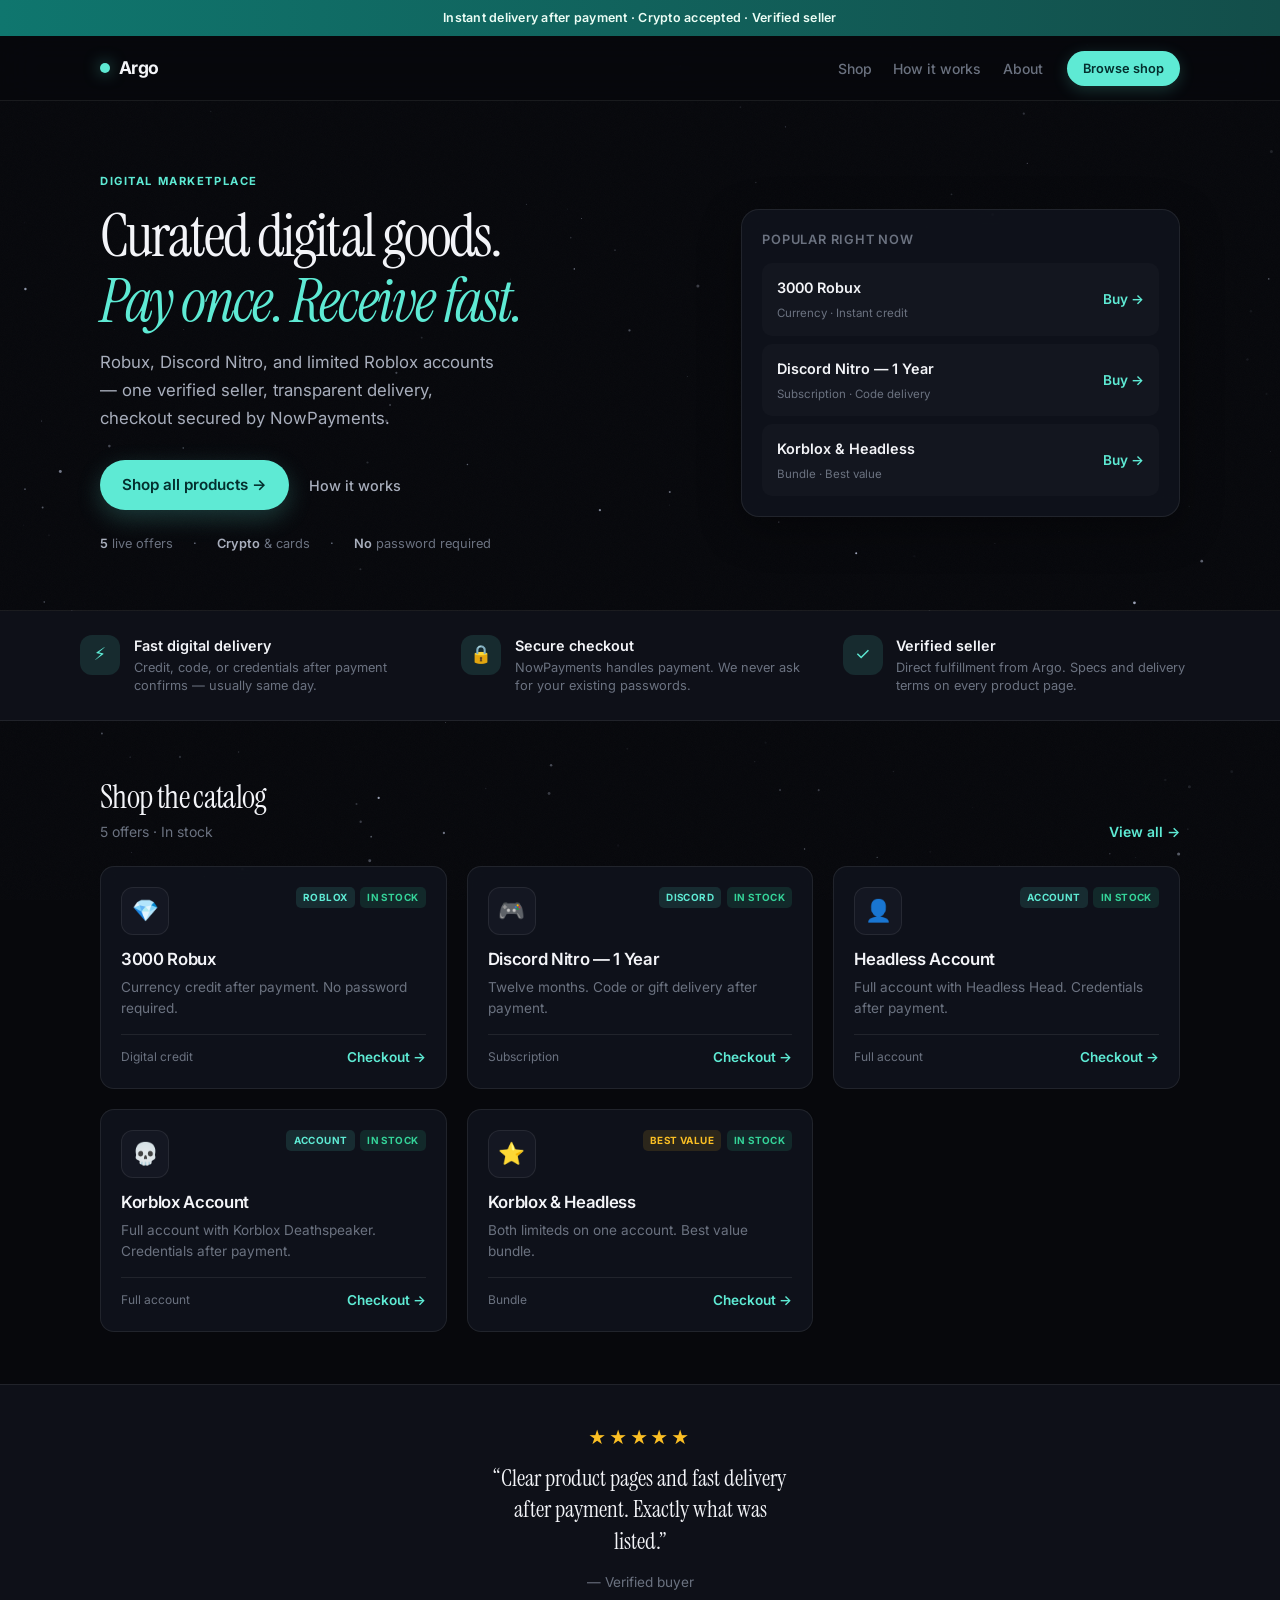
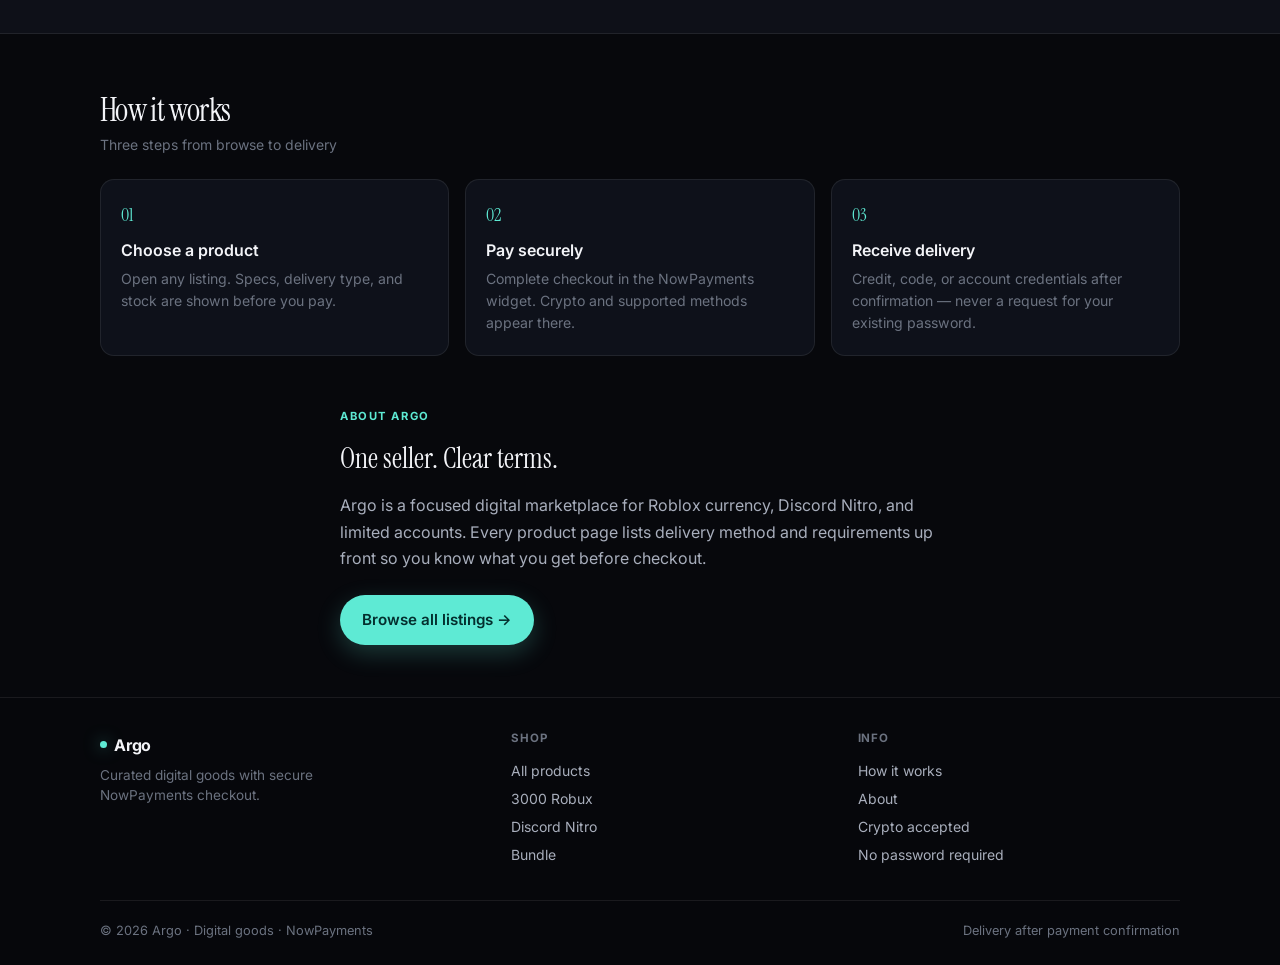
==== commit 2e55b062: "Homepage shop layout: hero, benefits, product cards, social proof, how-it-works" ====
--- a/index.html
+++ b/index.html
@@ -3,8 +3,8 @@
 <head>
   <meta charset="UTF-8">
   <meta name="viewport" content="width=device-width, initial-scale=1.0">
-  <title>Argo — Digital Marketplace</title>
-  <meta name="description" content="Argo sells curated digital goods: Robux, Discord Nitro, Headless and Korblox accounts. Pay via NowPayments.">
+  <title>Argo — Digital Marketplace | Robux, Nitro &amp; Accounts</title>
+  <meta name="description" content="Shop authentic digital goods: 3000 Robux, Discord Nitro, Headless &amp; Korblox accounts. Instant delivery after payment. Crypto checkout via NowPayments.">
   <link rel="stylesheet" href="style.css">
   <link rel="preconnect" href="https://fonts.googleapis.com">
   <link rel="preconnect" href="https://fonts.gstatic.com" crossorigin>
@@ -13,84 +13,100 @@
 <body>
   <canvas id="stars" aria-hidden="true"></canvas>
   <div class="noise" aria-hidden="true"></div>
-  <div class="cursor" id="cursor" aria-hidden="true"></div>
-  <div class="cursor-dot" id="cursor-dot" aria-hidden="true"></div>
-
+  <div class="promo-bar">Instant delivery after payment · Crypto accepted · Verified seller</div>
   <header class="site-header">
     <div class="shell header-inner">
-      <a href="index.html" class="brand">
-        <span class="brand-mark" aria-hidden="true"></span>
-        Argo
-      </a>
+      <a href="index.html" class="brand"><span class="brand-mark" aria-hidden="true"></span> Argo</a>
       <nav class="nav" aria-label="Primary">
-        <a href="listings.html">Listings</a>
+        <a href="listings.html">Shop</a>
+        <a href="#how">How it works</a>
         <a href="#about">About</a>
       </nav>
-      <a href="listings.html" class="btn-header">View listings</a>
+      <a href="listings.html" class="btn-header">Browse shop</a>
     </div>
   </header>
-
   <main>
-    <section class="hero hero-brand">
-      <div class="shell hero-brand-inner">
-        <p class="kicker">Digital marketplace</p>
-        <h1>Argo</h1>
-        <p class="lead lead-wide">Curated digital goods — Robux, Nitro, and limited Roblox accounts. One verified seller. Checkout through NowPayments.</p>
-        <div class="hero-actions">
-          <a href="listings.html" class="btn-primary">View listings</a>
-          <a href="#about" class="btn-ghost">About Argo</a>
+    <section class="hero">
+      <div class="shell hero-grid">
+        <div>
+          <p class="kicker">Digital marketplace</p>
+          <h1>Curated digital goods.<br><em>Pay once. Receive fast.</em></h1>
+          <p class="lead">Robux, Discord Nitro, and limited Roblox accounts — one verified seller, transparent delivery, checkout secured by NowPayments.</p>
+          <div class="hero-actions">
+            <a href="listings.html" class="btn-primary">Shop all products →</a>
+            <a href="#how" class="btn-ghost">How it works</a>
+          </div>
+          <div class="trust-row">
+            <span><strong>5</strong> live offers</span><span>·</span>
+            <span><strong>Crypto</strong> &amp; cards</span><span>·</span>
+            <span><strong>No</strong> password required</span>
+          </div>
+        </div>
+        <aside class="hero-card" aria-label="Popular products">
+          <h3>Popular right now</h3>
+          <ul class="hero-products">
+            <li><a href="3000-robux.html"><span><span class="hp-name">3000 Robux</span><br><span class="hp-meta">Currency · Instant credit</span></span><span class="hp-go">Buy →</span></a></li>
+            <li><a href="discord-nitro.html"><span><span class="hp-name">Discord Nitro — 1 Year</span><br><span class="hp-meta">Subscription · Code delivery</span></span><span class="hp-go">Buy →</span></a></li>
+            <li><a href="korblox-headless.html"><span><span class="hp-name">Korblox &amp; Headless</span><br><span class="hp-meta">Bundle · Best value</span></span><span class="hp-go">Buy →</span></a></li>
+          </ul>
+        </aside>
+      </div>
+    </section>
+    <section class="benefits">
+      <div class="shell benefits-grid">
+        <div class="benefit"><div class="benefit-icon" aria-hidden="true">⚡</div><div><h3>Fast digital delivery</h3><p>Credit, code, or credentials after payment confirms — usually same day.</p></div></div>
+        <div class="benefit"><div class="benefit-icon" aria-hidden="true">🔒</div><div><h3>Secure checkout</h3><p>NowPayments handles payment. We never ask for your existing passwords.</p></div></div>
+        <div class="benefit"><div class="benefit-icon" aria-hidden="true">✓</div><div><h3>Verified seller</h3><p>Direct fulfillment from Argo. Specs and delivery terms on every product page.</p></div></div>
+      </div>
+    </section>
+    <section class="section" id="catalog">
+      <div class="shell">
+        <header class="section-head"><div><h2>Shop the catalog</h2><p>5 offers · In stock</p></div><a href="listings.html">View all →</a></header>
+        <div class="product-grid">
+          <a href="3000-robux.html" class="card"><div class="card-top"><div class="card-icon" aria-hidden="true">💎</div><div class="card-badges"><span class="badge badge-accent">Roblox</span><span class="badge badge-stock">In stock</span></div></div><div class="card-body"><h3>3000 Robux</h3><p>Currency credit after payment. No password required.</p><div class="card-foot"><span class="card-meta">Digital credit</span><span class="card-cta">Checkout →</span></div></div></a>
+          <a href="discord-nitro.html" class="card"><div class="card-top"><div class="card-icon" aria-hidden="true">🎮</div><div class="card-badges"><span class="badge badge-accent">Discord</span><span class="badge badge-stock">In stock</span></div></div><div class="card-body"><h3>Discord Nitro — 1 Year</h3><p>Twelve months. Code or gift delivery after payment.</p><div class="card-foot"><span class="card-meta">Subscription</span><span class="card-cta">Checkout →</span></div></div></a>
+          <a href="headless-account.html" class="card"><div class="card-top"><div class="card-icon" aria-hidden="true">👤</div><div class="card-badges"><span class="badge badge-accent">Account</span><span class="badge badge-stock">In stock</span></div></div><div class="card-body"><h3>Headless Account</h3><p>Full account with Headless Head. Credentials after payment.</p><div class="card-foot"><span class="card-meta">Full account</span><span class="card-cta">Checkout →</span></div></div></a>
+          <a href="korblox-account.html" class="card"><div class="card-top"><div class="card-icon" aria-hidden="true">💀</div><div class="card-badges"><span class="badge badge-accent">Account</span><span class="badge badge-stock">In stock</span></div></div><div class="card-body"><h3>Korblox Account</h3><p>Full account with Korblox Deathspeaker. Credentials after payment.</p><div class="card-foot"><span class="card-meta">Full account</span><span class="card-cta">Checkout →</span></div></div></a>
+          <a href="korblox-headless.html" class="card"><div class="card-top"><div class="card-icon" aria-hidden="true">⭐</div><div class="card-badges"><span class="badge badge-hot">Best value</span><span class="badge badge-stock">In stock</span></div></div><div class="card-body"><h3>Korblox &amp; Headless</h3><p>Both limiteds on one account. Best value bundle.</p><div class="card-foot"><span class="card-meta">Bundle</span><span class="card-cta">Checkout →</span></div></div></a>
         </div>
       </div>
     </section>
-
-    <section class="about" id="about">
-      <div class="shell about-grid">
-        <div class="about-copy">
-          <h2>What we sell</h2>
-          <p>Four individual offers and one bundle. Currency, subscriptions, and full accounts — each page shows delivery terms and specs before you pay.</p>
-        </div>
-        <div class="seller about-seller">
-          <div class="seller-avatar" aria-hidden="true">A</div>
-          <div>
-            <p class="seller-name">Argo <span class="badge">Verified</span></p>
-            <p class="seller-meta">Direct fulfillment · Crypto supported</p>
-          </div>
-        </div>
-        <ol class="steps about-steps">
-          <li class="step">
-            <span class="step-num">01</span>
-            <h3>Choose</h3>
-            <p>Open a listing. Specs and delivery are on the page before checkout.</p>
-          </li>
-          <li class="step">
-            <span class="step-num">02</span>
-            <h3>Pay</h3>
-            <p>NowPayments handles payment. Supported methods appear in the widget.</p>
-          </li>
-          <li class="step">
-            <span class="step-num">03</span>
-            <h3>Receive</h3>
-            <p>Credit, code, or credentials after confirmation — never a request for your existing password.</p>
-          </li>
+    <section class="proof">
+      <div class="shell">
+        <div class="proof-stars" aria-hidden="true">★★★★★</div>
+        <blockquote>“Clear product pages and fast delivery after payment. Exactly what was listed.”</blockquote>
+        <cite>— Verified buyer</cite>
+      </div>
+    </section>
+    <section class="section" id="how">
+      <div class="shell">
+        <header class="section-head"><div><h2>How it works</h2><p>Three steps from browse to delivery</p></div></header>
+        <ol class="steps">
+          <li class="step"><span class="step-num">01</span><h3>Choose a product</h3><p>Open any listing. Specs, delivery type, and stock are shown before you pay.</p></li>
+          <li class="step"><span class="step-num">02</span><h3>Pay securely</h3><p>Complete checkout in the NowPayments widget. Crypto and supported methods appear there.</p></li>
+          <li class="step"><span class="step-num">03</span><h3>Receive delivery</h3><p>Credit, code, or account credentials after confirmation — never a request for your existing password.</p></li>
         </ol>
-        <div class="about-cta">
-          <a href="listings.html" class="btn-primary">Browse all listings</a>
-        </div>
+      </div>
+    </section>
+    <section class="section" id="about" style="padding-top:0">
+      <div class="shell" style="max-width:40rem">
+        <p class="kicker">About Argo</p>
+        <h2 style="font-family:var(--serif);font-size:1.75rem;font-weight:400;margin-bottom:0.75rem">One seller. Clear terms.</h2>
+        <p style="color:var(--text-2);line-height:1.65;margin-bottom:1.5rem">Argo is a focused digital marketplace for Roblox currency, Discord Nitro, and limited accounts. Every product page lists delivery method and requirements up front so you know what you get before checkout.</p>
+        <a href="listings.html" class="btn-primary">Browse all listings →</a>
       </div>
     </section>
   </main>
-
   <footer class="site-footer">
-    <div class="shell footer-inner">
-      <div class="footer-brand">
-        <span class="brand-mark small" aria-hidden="true"></span>
-        Argo
+    <div class="shell">
+      <div class="footer-top">
+        <div><div class="footer-brand"><span class="brand-mark small" aria-hidden="true"></span> Argo</div><p class="footer-desc">Curated digital goods with secure NowPayments checkout.</p></div>
+        <div class="footer-col"><h4>Shop</h4><a href="listings.html">All products</a><a href="3000-robux.html">3000 Robux</a><a href="discord-nitro.html">Discord Nitro</a><a href="korblox-headless.html">Bundle</a></div>
+        <div class="footer-col"><h4>Info</h4><a href="#how">How it works</a><a href="#about">About</a><span>Crypto accepted</span><span>No password required</span></div>
       </div>
-      <p>Digital goods · NowPayments · 2026</p>
+      <div class="footer-bottom"><p>© 2026 Argo · Digital goods · NowPayments</p><p>Delivery after payment confirmation</p></div>
     </div>
   </footer>
-
   <script src="stars.js"></script>
-  <script src="cursor.js"></script>
 </body>
 </html>
--- a/style.css
+++ b/style.css
@@ -1,765 +1,194 @@
-/* Argo — production marketplace */
-
-*,
-*::before,
-*::after {
-  margin: 0;
-  padding: 0;
-  box-sizing: border-box;
-}
-
+/* Argo Digi Shop — conversion storefront */
+*, *::before, *::after { margin: 0; padding: 0; box-sizing: border-box; }
 :root {
-  --bg: #05060a;
-  --elev: #0b0d14;
-  --panel: rgba(14, 17, 26, 0.78);
-  --text: #f0f1f5;
-  --text-2: #a8aebc;
-  --text-3: #6b7280;
-  --line: rgba(255, 255, 255, 0.08);
-  --line-2: rgba(255, 255, 255, 0.14);
-  --accent: #7dd3c0;
-  --accent-dim: rgba(125, 211, 192, 0.14);
-  --accent-ink: #042f2e;
-  --serif: "Instrument Serif", Georgia, serif;
-  --sans: "Inter", system-ui, -apple-system, sans-serif;
-  --radius: 12px;
-  --ease: cubic-bezier(0.22, 1, 0.36, 1);
+  --bg: #07080c; --surface: #0e1018; --surface-2: #141722; --panel: rgba(16, 19, 28, 0.9);
+  --text: #f3f4f8; --text-2: #a8aebc; --text-3: #6b7280;
+  --line: rgba(255,255,255,0.08); --line-2: rgba(255,255,255,0.14);
+  --accent: #5eead4; --accent-dim: rgba(94, 234, 212, 0.12); --accent-ink: #042f2e;
+  --success: #34d399; --warn: #fbbf24;
+  --serif: "Instrument Serif", Georgia, serif; --sans: "Inter", system-ui, -apple-system, sans-serif;
+  --radius: 14px; --radius-sm: 10px; --ease: cubic-bezier(0.22, 1, 0.36, 1);
+  --shadow: 0 12px 40px rgba(0,0,0,0.35);
   --focus: 0 0 0 2px var(--bg), 0 0 0 4px var(--accent);
 }
-
-html {
-  scroll-behavior: smooth;
+html { scroll-behavior: smooth; }
+body {
+  font-family: var(--sans); background: var(--bg); color: var(--text);
+  line-height: 1.5; min-height: 100vh; display: flex; flex-direction: column;
+  -webkit-font-smoothing: antialiased;
 }
-
-body {
-  font-family: var(--sans);
-  background: var(--bg);
-  color: var(--text);
-  line-height: 1.5;
-  min-height: 100vh;
-  display: flex;
-  flex-direction: column;
-  -webkit-font-smoothing: antialiased;
-  cursor: none;
-  position: relative;
-}
-
-body.touch {
-  cursor: auto;
-}
-
-#stars {
-  position: fixed;
-  inset: 0;
-  width: 100%;
-  height: 100%;
-  z-index: 0;
-  pointer-events: none;
-}
-
+#stars { position: fixed; inset: 0; width: 100%; height: 100%; z-index: 0; pointer-events: none; }
 .noise {
-  position: fixed;
-  inset: 0;
-  z-index: 0;
-  pointer-events: none;
-  opacity: 0.03;
+  position: fixed; inset: 0; z-index: 0; pointer-events: none; opacity: 0.025;
   background-image: url("data:image/svg+xml,%3Csvg viewBox='0 0 256 256' xmlns='http://www.w3.org/2000/svg'%3E%3Cfilter id='n'%3E%3CfeTurbulence type='fractalNoise' baseFrequency='0.85' numOctaves='4' stitchTiles='stitch'/%3E%3C/filter%3E%3Crect width='100%25' height='100%25' filter='url(%23n)'/%3E%3C/svg%3E");
   background-size: 180px;
 }
-
-.cursor,
-.cursor-dot {
-  position: fixed;
-  top: 0;
-  left: 0;
-  pointer-events: none;
-  z-index: 9999;
-  border-radius: 50%;
-  transform: translate(-50%, -50%);
+.shell { width: 100%; max-width: 1120px; margin: 0 auto; padding: 0 1.25rem; position: relative; z-index: 1; }
+main, .site-header, .site-footer, .promo-bar { position: relative; z-index: 1; }
+a:focus-visible, button:focus-visible { outline: none; box-shadow: var(--focus); }
+.promo-bar {
+  background: linear-gradient(90deg, #0f766e, #134e4a); color: #ecfdf5;
+  font-size: 0.78rem; font-weight: 600; text-align: center; padding: 0.55rem 1rem; letter-spacing: 0.02em;
 }
-
-.cursor {
-  width: 34px;
-  height: 34px;
-  border: 1px solid rgba(125, 211, 192, 0.45);
-  transition: width 0.18s var(--ease), height 0.18s var(--ease), border-color 0.18s, background 0.18s;
-}
-
-.cursor.hover {
-  width: 48px;
-  height: 48px;
-  border-color: var(--accent);
-  background: rgba(125, 211, 192, 0.06);
-}
-
-.cursor-dot {
-  width: 5px;
-  height: 5px;
-  background: var(--accent);
-  box-shadow: 0 0 10px rgba(125, 211, 192, 0.5);
-}
-
-body.touch .cursor,
-body.touch .cursor-dot {
-  display: none;
-}
-
-.shell {
-  width: 100%;
-  max-width: 1040px;
-  margin: 0 auto;
-  padding: 0 1.5rem;
-  position: relative;
-  z-index: 1;
-}
-
-main,
-.site-header,
-.site-footer {
-  position: relative;
-  z-index: 1;
-}
-
-a:focus-visible,
-button:focus-visible {
-  outline: none;
-  box-shadow: var(--focus);
-}
-
-@keyframes rise {
-  from { opacity: 0; transform: translateY(16px); }
-  to { opacity: 1; transform: translateY(0); }
-}
-
-@keyframes brand-in {
-  from { opacity: 0; transform: translateY(-6px); filter: blur(3px); }
-  to { opacity: 1; transform: translateY(0); filter: blur(0); }
-}
-
-.brand { animation: brand-in 0.85s var(--ease) both; }
-.nav,
-.btn-header { animation: rise 0.65s var(--ease) 0.1s both; }
-.hero-brand-inner { animation: rise 0.85s var(--ease) 0.15s both; }
-.about-grid > * { animation: rise 0.6s var(--ease) both; }
-.about-copy { animation-delay: 0.2s; }
-.about-seller { animation-delay: 0.28s; }
-.about-steps { animation-delay: 0.36s; }
-.about-cta { animation-delay: 0.44s; }
-
-.offer-list > li { animation: rise 0.55s var(--ease) both; }
-.offer-list > li:nth-child(1) { animation-delay: 0.15s; }
-.offer-list > li:nth-child(2) { animation-delay: 0.22s; }
-.offer-list > li:nth-child(3) { animation-delay: 0.29s; }
-.offer-list > li:nth-child(4) { animation-delay: 0.36s; }
-.offer-list > li:nth-child(5) { animation-delay: 0.43s; }
-
 .site-header {
-  position: sticky;
-  top: 0;
-  z-index: 50;
-  background: rgba(5, 6, 10, 0.75);
-  backdrop-filter: blur(16px) saturate(1.15);
-  -webkit-backdrop-filter: blur(16px) saturate(1.15);
+  position: sticky; top: 0; z-index: 50;
+  background: rgba(7, 8, 12, 0.85);
+  backdrop-filter: blur(18px) saturate(1.2); -webkit-backdrop-filter: blur(18px) saturate(1.2);
   border-bottom: 1px solid var(--line);
 }
-
-.header-inner {
-  display: flex;
-  align-items: center;
-  gap: 1.75rem;
-  height: 60px;
+.header-inner { display: flex; align-items: center; gap: 1.5rem; height: 64px; }
+.brand {
+  display: inline-flex; align-items: center; gap: 0.55rem; text-decoration: none;
+  color: var(--text); font-weight: 700; font-size: 1.1rem; letter-spacing: -0.03em;
 }
-
-.brand {
-  display: inline-flex;
-  align-items: center;
-  gap: 0.6rem;
-  text-decoration: none;
-  color: var(--text);
-  font-weight: 600;
-  font-size: 1.05rem;
-  letter-spacing: -0.03em;
+.brand-mark {
+  width: 10px; height: 10px; border-radius: 50%; background: var(--accent);
+  box-shadow: 0 0 16px rgba(94, 234, 212, 0.55);
 }
-
-.brand-mark {
-  width: 9px;
-  height: 9px;
-  border-radius: 50%;
-  background: var(--accent);
-  box-shadow: 0 0 14px rgba(125, 211, 192, 0.5);
+.brand-mark.small { width: 7px; height: 7px; }
+.nav { display: flex; gap: 1.35rem; margin-left: auto; }
+.nav a { color: var(--text-3); text-decoration: none; font-size: 0.875rem; font-weight: 500; transition: color 0.15s; }
+.nav a:hover, .nav a[aria-current="page"] { color: var(--text); }
+.btn-header {
+  font-size: 0.8rem; font-weight: 600; color: var(--accent-ink); background: var(--accent);
+  text-decoration: none; padding: 0.5rem 1rem; border-radius: 999px;
+  transition: transform 0.15s, box-shadow 0.15s; box-shadow: 0 4px 16px rgba(94, 234, 212, 0.2);
 }
-
-.brand-mark.small {
-  width: 7px;
-  height: 7px;
+.btn-header:hover { transform: translateY(-1px); box-shadow: 0 6px 20px rgba(94, 234, 212, 0.3); }
+.btn-primary {
+  display: inline-flex; align-items: center; justify-content: center; gap: 0.4rem;
+  background: var(--accent); color: var(--accent-ink); text-decoration: none; font-weight: 600;
+  font-size: 0.95rem; padding: 0.85rem 1.4rem; border-radius: 999px; border: none; cursor: pointer;
+  transition: transform 0.15s var(--ease), box-shadow 0.15s; box-shadow: 0 8px 24px rgba(94, 234, 212, 0.22);
 }
-
-.nav {
-  display: flex;
-  gap: 1.5rem;
-  margin-left: auto;
+.btn-primary:hover { transform: translateY(-1px); box-shadow: 0 12px 28px rgba(94, 234, 212, 0.3); }
+.btn-ghost { color: var(--text-2); text-decoration: none; font-size: 0.9rem; font-weight: 500; padding: 0.75rem 0.5rem; transition: color 0.15s; }
+.btn-ghost:hover { color: var(--text); }
+.hero { padding: 4.5rem 0 3.5rem; border-bottom: 1px solid var(--line); }
+.hero-grid { display: grid; gap: 2.5rem; align-items: center; }
+@media (min-width: 900px) { .hero-grid { grid-template-columns: 1.15fr 0.85fr; gap: 3rem; } }
+.kicker { font-size: 0.7rem; font-weight: 700; letter-spacing: 0.14em; text-transform: uppercase; color: var(--accent); margin-bottom: 0.85rem; }
+.hero h1 { font-family: var(--serif); font-size: clamp(2.4rem, 6vw, 3.75rem); font-weight: 400; line-height: 1.08; letter-spacing: -0.03em; margin-bottom: 1rem; }
+.hero h1 em { font-style: italic; color: var(--accent); }
+.lead { color: var(--text-2); font-size: 1.05rem; line-height: 1.65; max-width: 36ch; margin-bottom: 1.75rem; }
+.hero-actions { display: flex; flex-wrap: wrap; gap: 0.75rem; align-items: center; margin-bottom: 1.5rem; }
+.trust-row { display: flex; flex-wrap: wrap; gap: 0.75rem 1.25rem; font-size: 0.8rem; color: var(--text-3); align-items: center; }
+.trust-row strong { color: var(--text-2); font-weight: 600; }
+.hero-card { background: var(--panel); border: 1px solid var(--line); border-radius: calc(var(--radius) + 4px); padding: 1.25rem; backdrop-filter: blur(12px); box-shadow: var(--shadow); }
+.hero-card h3 { font-size: 0.8rem; font-weight: 600; text-transform: uppercase; letter-spacing: 0.06em; color: var(--text-3); margin-bottom: 0.85rem; }
+.hero-products { list-style: none; display: flex; flex-direction: column; gap: 0.5rem; }
+.hero-products a {
+  display: flex; align-items: center; justify-content: space-between; gap: 0.75rem;
+  padding: 0.7rem 0.85rem; border-radius: var(--radius-sm); text-decoration: none; color: var(--text);
+  background: rgba(255,255,255,0.02); border: 1px solid transparent; transition: border-color 0.15s, background 0.15s;
 }
-
-.nav a {
-  color: var(--text-3);
-  text-decoration: none;
-  font-size: 0.875rem;
-  font-weight: 500;
-  transition: color 0.15s;
+.hero-products a:hover { border-color: var(--line-2); background: rgba(255,255,255,0.04); }
+.hero-products .hp-name { font-weight: 600; font-size: 0.9rem; }
+.hero-products .hp-meta { font-size: 0.72rem; color: var(--text-3); }
+.hero-products .hp-go { color: var(--accent); font-weight: 600; font-size: 0.85rem; }
+.benefits { border-bottom: 1px solid var(--line); background: var(--surface); }
+.benefits-grid { display: grid; grid-template-columns: 1fr; gap: 1.25rem; padding: 1.5rem 0; }
+@media (min-width: 640px) { .benefits-grid { grid-template-columns: repeat(3, 1fr); gap: 1.5rem; } }
+.benefit { display: flex; gap: 0.85rem; align-items: flex-start; }
+.benefit-icon {
+  width: 40px; height: 40px; border-radius: 12px; background: var(--accent-dim); color: var(--accent);
+  display: flex; align-items: center; justify-content: center; flex-shrink: 0; font-size: 1.1rem;
 }
-
-.nav a:hover,
-.nav a[aria-current="page"] {
-  color: var(--text);
+.benefit h3 { font-size: 0.9rem; font-weight: 600; margin-bottom: 0.15rem; }
+.benefit p { font-size: 0.8rem; color: var(--text-3); line-height: 1.45; }
+.section { padding: 3.25rem 0; }
+.section-head { display: flex; align-items: flex-end; justify-content: space-between; gap: 1rem; margin-bottom: 1.5rem; flex-wrap: wrap; }
+.section-head h2 { font-family: var(--serif); font-size: clamp(1.6rem, 3vw, 2rem); font-weight: 400; letter-spacing: -0.02em; }
+.section-head p { color: var(--text-3); font-size: 0.875rem; }
+.section-head a { color: var(--accent); text-decoration: none; font-size: 0.875rem; font-weight: 600; }
+.section-head a:hover { text-decoration: underline; }
+.product-grid { display: grid; grid-template-columns: 1fr; gap: 1rem; }
+@media (min-width: 560px) { .product-grid { grid-template-columns: repeat(2, 1fr); } }
+@media (min-width: 900px) { .product-grid { grid-template-columns: repeat(3, 1fr); gap: 1.25rem; } }
+.card {
+  display: flex; flex-direction: column; background: var(--panel); border: 1px solid var(--line);
+  border-radius: var(--radius); overflow: hidden; text-decoration: none; color: inherit;
+  transition: border-color 0.2s, transform 0.2s var(--ease), box-shadow 0.2s; backdrop-filter: blur(10px);
 }
-
-.btn-header {
-  font-size: 0.8rem;
-  font-weight: 600;
-  color: var(--bg);
-  background: var(--text);
-  text-decoration: none;
-  padding: 0.42rem 0.85rem;
-  border-radius: 999px;
-  transition: background 0.15s, color 0.15s;
+.card:hover { border-color: var(--line-2); transform: translateY(-3px); box-shadow: var(--shadow); }
+.card-top { padding: 1.25rem 1.25rem 0.75rem; display: flex; align-items: flex-start; justify-content: space-between; gap: 0.5rem; }
+.card-icon {
+  width: 48px; height: 48px; border-radius: 12px; background: var(--surface-2); border: 1px solid var(--line);
+  display: flex; align-items: center; justify-content: center; font-size: 1.35rem;
 }
-
-.btn-header:hover {
-  background: var(--accent);
-  color: var(--accent-ink);
+.card-badges { display: flex; flex-wrap: wrap; gap: 0.35rem; justify-content: flex-end; }
+.badge { font-size: 0.62rem; font-weight: 700; letter-spacing: 0.04em; text-transform: uppercase; padding: 0.2rem 0.45rem; border-radius: 5px; }
+.badge-accent { color: var(--accent); background: var(--accent-dim); }
+.badge-stock { color: var(--success); background: rgba(52, 211, 153, 0.12); }
+.badge-hot { color: var(--warn); background: rgba(251, 191, 36, 0.12); }
+.card-body { padding: 0 1.25rem 1.25rem; flex: 1; display: flex; flex-direction: column; }
+.card-body h3 { font-size: 1.05rem; font-weight: 600; letter-spacing: -0.02em; margin-bottom: 0.35rem; }
+.card-body p { font-size: 0.85rem; color: var(--text-3); line-height: 1.5; flex: 1; margin-bottom: 1rem; }
+.card-foot { display: flex; align-items: center; justify-content: space-between; gap: 0.5rem; padding-top: 0.75rem; border-top: 1px solid var(--line); }
+.card-cta { font-size: 0.85rem; font-weight: 600; color: var(--accent); }
+.card-meta { font-size: 0.75rem; color: var(--text-3); }
+.steps { list-style: none; display: grid; gap: 1rem; }
+@media (min-width: 700px) { .steps { grid-template-columns: repeat(3, 1fr); } }
+.step { background: var(--panel); border: 1px solid var(--line); border-radius: var(--radius); padding: 1.35rem 1.25rem; }
+.step-num { font-family: var(--serif); font-size: 1.1rem; color: var(--accent); display: block; margin-bottom: 0.65rem; }
+.step h3 { font-size: 1rem; font-weight: 600; margin-bottom: 0.35rem; }
+.step p { font-size: 0.88rem; color: var(--text-3); line-height: 1.55; }
+.proof { background: var(--surface); border-top: 1px solid var(--line); border-bottom: 1px solid var(--line); padding: 2.5rem 0; text-align: center; }
+.proof-stars { color: var(--warn); letter-spacing: 0.15em; margin-bottom: 0.75rem; font-size: 1.1rem; }
+.proof blockquote { font-family: var(--serif); font-size: clamp(1.15rem, 2.5vw, 1.45rem); font-weight: 400; max-width: 28ch; margin: 0 auto 0.75rem; line-height: 1.35; }
+.proof cite { font-style: normal; font-size: 0.85rem; color: var(--text-3); }
+.catalog-hero { padding: 2.5rem 0 0.5rem; }
+.catalog-hero h1 { font-family: var(--serif); font-size: clamp(1.75rem, 4vw, 2.35rem); font-weight: 400; letter-spacing: -0.02em; margin-bottom: 0.35rem; }
+.catalog-hero p { color: var(--text-3); font-size: 0.9rem; }
+.product { padding: 2rem 0 3.5rem; }
+.product-layout { display: grid; gap: 2rem; align-items: start; }
+@media (min-width: 900px) { .product-layout { grid-template-columns: 1fr 1fr; gap: 2.75rem; } }
+.crumb { font-size: 0.8rem; color: var(--text-3); margin-bottom: 1.15rem; }
+.crumb a { color: var(--text-3); text-decoration: none; }
+.crumb a:hover { color: var(--text); }
+.crumb span { margin: 0 0.3rem; }
+.product-info .card-badges { margin-bottom: 0.65rem; }
+.product-info h1 { font-family: var(--serif); font-size: clamp(1.85rem, 3.5vw, 2.5rem); font-weight: 400; letter-spacing: -0.03em; line-height: 1.12; margin-bottom: 0.75rem; }
+.product-lead { color: var(--text-2); font-size: 0.98rem; max-width: 38ch; line-height: 1.6; margin-bottom: 1.35rem; }
+.specs { border: 1px solid var(--line); border-radius: var(--radius); overflow: hidden; background: var(--panel); margin-bottom: 1.25rem; }
+.specs > div { display: flex; justify-content: space-between; gap: 1rem; padding: 0.8rem 1.05rem; border-bottom: 1px solid var(--line); font-size: 0.9rem; }
+.specs > div:last-child { border-bottom: none; }
+.specs dt { color: var(--text-3); font-weight: 500; font-size: 0.72rem; text-transform: uppercase; letter-spacing: 0.05em; }
+.specs dd { color: var(--text); font-weight: 500; text-align: right; }
+.pdp-trust { display: grid; grid-template-columns: 1fr; gap: 0.65rem; margin-top: 1.25rem; font-size: 0.82rem; color: var(--text-3); }
+@media (min-width: 480px) { .pdp-trust { grid-template-columns: repeat(3, 1fr); } }
+.pdp-trust div { display: flex; align-items: center; gap: 0.45rem; padding: 0.55rem 0.65rem; background: var(--surface); border-radius: 8px; border: 1px solid var(--line); }
+.seller {
+  display: flex; align-items: center; gap: 0.8rem; background: var(--panel); border: 1px solid var(--line);
+  border-radius: var(--radius); padding: 0.9rem 1rem; margin-top: 1.25rem; width: fit-content;
 }
-
-/* Brand hero */
-.hero-brand {
-  padding: 6.5rem 0 5.5rem;
-  border-bottom: 1px solid var(--line);
-  text-align: center;
+.seller-avatar {
+  width: 38px; height: 38px; border-radius: 10px; background: linear-gradient(145deg, #0f766e, #2dd4bf);
+  color: var(--accent-ink); display: flex; align-items: center; justify-content: center; font-weight: 700; font-size: 0.9rem; flex-shrink: 0;
 }
-
-.hero-brand-inner {
-  max-width: 36rem;
-  margin: 0 auto;
+.seller-name { font-size: 0.9rem; font-weight: 600; display: flex; align-items: center; gap: 0.4rem; }
+.seller-meta { font-size: 0.74rem; color: var(--text-3); margin-top: 0.08rem; }
+.checkout {
+  background: var(--panel); border: 1px solid var(--line); border-radius: calc(var(--radius) + 2px);
+  padding: 1.15rem; position: sticky; top: 5.5rem; backdrop-filter: blur(14px); box-shadow: var(--shadow);
 }
-
-.kicker {
-  font-size: 0.7rem;
-  font-weight: 600;
-  letter-spacing: 0.12em;
-  text-transform: uppercase;
-  color: var(--accent);
-  margin-bottom: 1.1rem;
+.checkout-head { margin-bottom: 0.85rem; }
+.checkout-head h2 { font-size: 1.05rem; font-weight: 600; letter-spacing: -0.01em; display: flex; align-items: center; gap: 0.4rem; }
+.checkout-head p { color: var(--text-3); font-size: 0.8rem; margin-top: 0.2rem; }
+.widget { display: flex; justify-content: center; overflow: hidden; border-radius: 10px; background: rgba(0,0,0,0.35); border: 1px solid var(--line); }
+.widget iframe { max-width: 100%; border: none; }
+.checkout-note { margin-top: 0.85rem; font-size: 0.75rem; color: var(--text-3); text-align: center; line-height: 1.45; }
+.site-footer { margin-top: auto; border-top: 1px solid var(--line); padding: 2rem 0 1.5rem; background: rgba(7, 8, 12, 0.9); }
+.footer-top { display: grid; gap: 1.5rem; margin-bottom: 1.75rem; }
+@media (min-width: 700px) { .footer-top { grid-template-columns: 1.2fr 1fr 1fr; } }
+.footer-brand { display: inline-flex; align-items: center; gap: 0.45rem; font-weight: 700; font-size: 1rem; letter-spacing: -0.02em; margin-bottom: 0.5rem; }
+.footer-desc { font-size: 0.85rem; color: var(--text-3); max-width: 28ch; line-height: 1.5; }
+.footer-col h4 { font-size: 0.72rem; font-weight: 700; text-transform: uppercase; letter-spacing: 0.08em; color: var(--text-3); margin-bottom: 0.75rem; }
+.footer-col a, .footer-col span { display: block; color: var(--text-2); text-decoration: none; font-size: 0.875rem; margin-bottom: 0.45rem; }
+.footer-col a:hover { color: var(--accent); }
+.footer-bottom {
+  display: flex; flex-wrap: wrap; align-items: center; justify-content: space-between; gap: 0.75rem;
+  padding-top: 1.25rem; border-top: 1px solid var(--line); font-size: 0.8rem; color: var(--text-3);
 }
-
-.hero-brand h1 {
-  font-family: var(--serif);
-  font-size: clamp(3.5rem, 12vw, 6rem);
-  font-weight: 400;
-  line-height: 1;
-  letter-spacing: -0.04em;
-  margin-bottom: 1.35rem;
-}
-
-.lead {
-  color: var(--text-2);
-  font-size: 1.05rem;
-  line-height: 1.65;
-  margin-bottom: 2rem;
-}
-
-.lead-wide {
-  max-width: 32ch;
-  margin-left: auto;
-  margin-right: auto;
-}
-
-.hero-actions {
-  display: flex;
-  flex-wrap: wrap;
-  gap: 0.75rem;
-  align-items: center;
-  justify-content: center;
-}
-
-.btn-primary {
-  display: inline-flex;
-  align-items: center;
-  background: var(--accent);
-  color: var(--accent-ink);
-  text-decoration: none;
-  font-weight: 600;
-  font-size: 0.9rem;
-  padding: 0.75rem 1.25rem;
-  border-radius: 999px;
-  transition: transform 0.15s var(--ease), box-shadow 0.15s;
-  box-shadow: 0 0 0 1px rgba(255, 255, 255, 0.06) inset, 0 8px 22px rgba(125, 211, 192, 0.18);
-}
-
-.btn-primary:hover {
-  transform: translateY(-1px);
-  box-shadow: 0 0 0 1px rgba(255, 255, 255, 0.1) inset, 0 12px 28px rgba(125, 211, 192, 0.25);
-}
-
-.btn-ghost {
-  color: var(--text-2);
-  text-decoration: none;
-  font-size: 0.9rem;
-  font-weight: 500;
-  padding: 0.75rem 0.4rem;
-  transition: color 0.15s;
-}
-
-.btn-ghost:hover {
-  color: var(--text);
-}
-
-/* About on home */
-.about {
-  padding: 4rem 0 5rem;
-}
-
-.about-grid {
-  display: grid;
-  gap: 2rem;
-}
-
-.about-copy h2 {
-  font-family: var(--serif);
-  font-size: 1.65rem;
-  font-weight: 400;
-  letter-spacing: -0.02em;
-  margin-bottom: 0.65rem;
-}
-
-.about-copy p {
-  color: var(--text-2);
-  max-width: 48ch;
-  font-size: 0.98rem;
-  line-height: 1.6;
-}
-
-.about-seller {
-  width: fit-content;
-}
-
-.about-steps {
-  list-style: none;
-  display: grid;
-  grid-template-columns: repeat(3, 1fr);
-  gap: 1rem;
-  margin-top: 0.5rem;
-}
-
-.about-cta {
-  margin-top: 0.5rem;
-}
-
-.seller {
-  display: flex;
-  align-items: center;
-  gap: 0.8rem;
-  background: var(--panel);
-  border: 1px solid var(--line);
-  border-radius: var(--radius);
-  padding: 0.9rem 1rem;
-  backdrop-filter: blur(12px);
-}
-
-.seller.compact {
-  margin-top: 1.6rem;
-  width: fit-content;
-}
-
-.seller-avatar {
-  width: 38px;
-  height: 38px;
-  border-radius: 10px;
-  background: linear-gradient(145deg, #0f766e, #2dd4bf);
-  color: var(--accent-ink);
-  display: flex;
-  align-items: center;
-  justify-content: center;
-  font-weight: 700;
-  font-size: 0.9rem;
-  flex-shrink: 0;
-}
-
-.seller-name {
-  font-size: 0.9rem;
-  font-weight: 600;
-  display: flex;
-  align-items: center;
-  gap: 0.4rem;
-}
-
-.badge {
-  font-size: 0.62rem;
-  font-weight: 600;
-  letter-spacing: 0.04em;
-  text-transform: uppercase;
-  color: var(--accent);
-  background: var(--accent-dim);
-  padding: 0.14rem 0.38rem;
-  border-radius: 4px;
-}
-
-.seller-meta {
-  font-size: 0.74rem;
-  color: var(--text-3);
-  margin-top: 0.08rem;
-}
-
-.step {
-  background: var(--panel);
-  border: 1px solid var(--line);
-  border-radius: var(--radius);
-  padding: 1.4rem 1.25rem;
-  backdrop-filter: blur(10px);
-  transition: border-color 0.2s;
-}
-
-.step:hover {
-  border-color: var(--line-2);
-}
-
-.step-num {
-  font-family: var(--serif);
-  font-size: 0.95rem;
-  color: var(--accent);
-  display: block;
-  margin-bottom: 0.75rem;
-}
-
-.step h3 {
-  font-size: 1.02rem;
-  font-weight: 600;
-  margin-bottom: 0.35rem;
-  letter-spacing: -0.015em;
-}
-
-.step p {
-  color: var(--text-3);
-  font-size: 0.88rem;
-  line-height: 1.55;
-}
-
-/* Listings page */
-.catalog-page {
-  padding: 3rem 0 4.5rem;
-}
-
-.section-head {
-  display: flex;
-  align-items: flex-end;
-  justify-content: space-between;
-  gap: 1rem;
-  margin-bottom: 1.5rem;
-  padding-bottom: 1rem;
-  border-bottom: 1px solid var(--line);
-}
-
-.section-head h2 {
-  font-family: var(--serif);
-  font-size: 1.75rem;
-  font-weight: 400;
-  letter-spacing: -0.02em;
-}
-
-.section-head p {
-  color: var(--text-3);
-  font-size: 0.875rem;
-}
-
-.offer-list {
-  list-style: none;
-}
-
-.offer {
-  display: grid;
-  grid-template-columns: 3.25rem 1fr auto;
-  gap: 1.15rem;
-  align-items: center;
-  padding: 1.4rem 0.25rem;
-  border-bottom: 1px solid var(--line);
-  text-decoration: none;
-  color: inherit;
-  border-radius: 8px;
-  transition: background 0.18s, padding-left 0.22s var(--ease);
-}
-
-.offer:hover {
-  background: rgba(255, 255, 255, 0.025);
-  padding-left: 0.55rem;
-}
-
-.offer:hover .offer-arrow {
-  transform: translateX(4px);
-  color: var(--accent);
-}
-
-.offer-num {
-  font-family: var(--serif);
-  font-size: 1.05rem;
-  color: var(--text-3);
-}
-
-.offer-tags {
-  display: flex;
-  gap: 0.4rem;
-  align-items: center;
-  margin-bottom: 0.4rem;
-}
-
-.tag {
-  font-size: 0.66rem;
-  font-weight: 600;
-  letter-spacing: 0.04em;
-  text-transform: uppercase;
-  color: var(--accent);
-  background: var(--accent-dim);
-  padding: 0.16rem 0.42rem;
-  border-radius: 4px;
-}
-
-.stock {
-  font-size: 0.66rem;
-  font-weight: 500;
-  color: var(--text-3);
-}
-
-.offer-main h3 {
-  font-size: 1.1rem;
-  font-weight: 600;
-  letter-spacing: -0.02em;
-  margin-bottom: 0.22rem;
-}
-
-.offer-main p {
-  color: var(--text-3);
-  font-size: 0.88rem;
-  max-width: 44ch;
-}
-
-.offer-action {
-  display: flex;
-  align-items: center;
-  gap: 1rem;
-}
-
-.offer-cta {
-  font-size: 0.85rem;
-  font-weight: 500;
-  color: var(--text-2);
-}
-
-.offer-arrow {
-  font-size: 1.1rem;
-  color: var(--text-3);
-  transition: transform 0.2s var(--ease), color 0.15s;
-}
-
-/* Product */
-.product {
-  padding: 2.75rem 0 4rem;
-}
-
-.product-grid {
-  display: grid;
-  grid-template-columns: 1fr 1fr;
-  gap: 2.75rem;
-  align-items: start;
-}
-
-.crumb {
-  font-size: 0.8rem;
-  color: var(--text-3);
-  margin-bottom: 1.25rem;
-}
-
-.crumb a {
-  color: var(--text-3);
-  text-decoration: none;
-}
-
-.crumb a:hover {
-  color: var(--text);
-}
-
-.crumb span {
-  margin: 0 0.25rem;
-}
-
-.product-info .offer-tags {
-  margin-bottom: 0.7rem;
-}
-
-.product-info h1 {
-  font-family: var(--serif);
-  font-size: clamp(1.9rem, 3.8vw, 2.5rem);
-  font-weight: 400;
-  letter-spacing: -0.03em;
-  line-height: 1.12;
-  margin-bottom: 0.85rem;
-}
-
-.product-lead {
-  color: var(--text-2);
-  font-size: 0.98rem;
-  max-width: 36ch;
-  line-height: 1.6;
-  margin-bottom: 1.6rem;
-}
-
-.specs {
-  border: 1px solid var(--line);
-  border-radius: var(--radius);
-  overflow: hidden;
-  background: var(--panel);
-  backdrop-filter: blur(10px);
-}
-
-.specs > div {
-  display: flex;
-  justify-content: space-between;
-  gap: 1rem;
-  padding: 0.8rem 1.05rem;
-  border-bottom: 1px solid var(--line);
-  font-size: 0.9rem;
-}
-
-.specs > div:last-child {
-  border-bottom: none;
-}
-
-.specs dt {
-  color: var(--text-3);
-  font-weight: 500;
-  font-size: 0.76rem;
-  text-transform: uppercase;
-  letter-spacing: 0.05em;
-}
-
-.specs dd {
-  color: var(--text);
-  font-weight: 500;
-  text-align: right;
-}
-
-.checkout {
-  background: var(--panel);
-  border: 1px solid var(--line);
-  border-radius: calc(var(--radius) + 2px);
-  padding: 1.15rem;
-  position: sticky;
-  top: 5rem;
-  backdrop-filter: blur(14px);
-}
-
-.checkout-head {
-  margin-bottom: 0.95rem;
-}
-
-.checkout-head h2 {
-  font-size: 1.02rem;
-  font-weight: 600;
-  letter-spacing: -0.01em;
-}
-
-.checkout-head p {
-  color: var(--text-3);
-  font-size: 0.8rem;
-  margin-top: 0.15rem;
-}
-
-.widget {
-  display: flex;
-  justify-content: center;
-  overflow: hidden;
-  border-radius: 10px;
-  background: rgba(0, 0, 0, 0.35);
-  border: 1px solid var(--line);
-}
-
-.widget iframe {
-  max-width: 100%;
-  border: none;
-}
-
-.site-footer {
-  margin-top: auto;
-  border-top: 1px solid var(--line);
-  padding: 1.35rem 0;
-  background: rgba(5, 6, 10, 0.85);
-}
-
-.footer-inner {
-  display: flex;
-  align-items: center;
-  justify-content: space-between;
-  gap: 1rem;
-}
-
-.footer-brand {
-  display: inline-flex;
-  align-items: center;
-  gap: 0.45rem;
-  font-weight: 600;
-  font-size: 0.9rem;
-  letter-spacing: -0.02em;
-}
-
-.site-footer p {
-  color: var(--text-3);
-  font-size: 0.8rem;
-}
-
-@media (max-width: 840px) {
-  .product-grid,
-  .about-steps {
-    grid-template-columns: 1fr;
-  }
-
-  .hero-brand {
-    padding: 4.5rem 0 4rem;
-  }
-
-  .offer {
-    grid-template-columns: 2.5rem 1fr;
-  }
-
-  .offer-action {
-    display: none;
-  }
-
-  .nav {
-    display: none;
-  }
-
-  .checkout {
-    position: static;
-  }
-
-  .section-head {
-    flex-direction: column;
-    align-items: flex-start;
-    gap: 0.35rem;
-  }
-}
-
-@media (prefers-reduced-motion: reduce) {
-  .brand,
-  .nav,
-  .btn-header,
-  .hero-brand-inner,
-  .about-grid > *,
-  .offer-list > li {
-    animation: none !important;
-  }
-
-  .cursor {
-    transition: none;
-  }
-
-  html {
-    scroll-behavior: auto;
-  }
-}
+@media (max-width: 700px) { .nav { display: none; } .checkout { position: static; } }
+@media (prefers-reduced-motion: reduce) { html { scroll-behavior: auto; } .card:hover { transform: none; } }
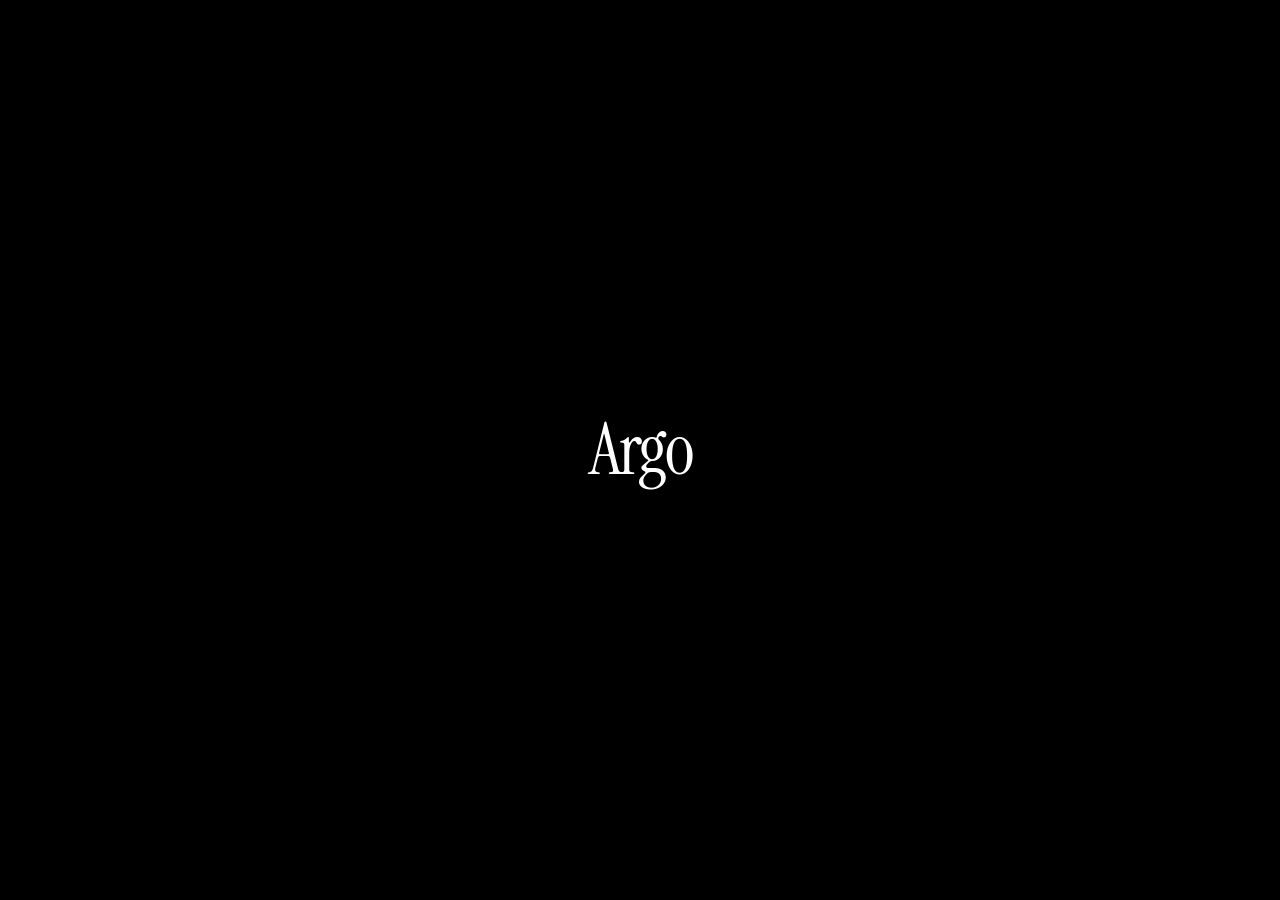
==== commit a8ea4d31: "Minimal redesign: Stake-style Argo intro, strip copy and emojis" ====
--- a/index.html
+++ b/index.html
@@ -3,110 +3,101 @@
 <head>
   <meta charset="UTF-8">
   <meta name="viewport" content="width=device-width, initial-scale=1.0">
-  <title>Argo — Digital Marketplace | Robux, Nitro &amp; Accounts</title>
-  <meta name="description" content="Shop authentic digital goods: 3000 Robux, Discord Nitro, Headless &amp; Korblox accounts. Instant delivery after payment. Crypto checkout via NowPayments.">
+  <title>Argo</title>
+  <meta name="description" content="Argo — digital goods.">
   <link rel="stylesheet" href="style.css">
   <link rel="preconnect" href="https://fonts.googleapis.com">
   <link rel="preconnect" href="https://fonts.gstatic.com" crossorigin>
   <link href="https://fonts.googleapis.com/css2?family=Instrument+Serif:ital@0;1&family=Inter:wght@400;500;600;700&display=swap" rel="stylesheet">
 </head>
 <body>
-  <canvas id="stars" aria-hidden="true"></canvas>
-  <div class="noise" aria-hidden="true"></div>
-  <div class="promo-bar">Instant delivery after payment · Crypto accepted · Verified seller</div>
+  <div class="intro" id="intro" aria-hidden="true">
+    <span class="intro-word">Argo</span>
+  </div>
+
   <header class="site-header">
     <div class="shell header-inner">
-      <a href="index.html" class="brand"><span class="brand-mark" aria-hidden="true"></span> Argo</a>
+      <a href="index.html" class="brand">Argo</a>
       <nav class="nav" aria-label="Primary">
-        <a href="listings.html">Shop</a>
-        <a href="#how">How it works</a>
-        <a href="#about">About</a>
+        <a href="index.html" aria-current="page">Shop</a>
       </nav>
-      <a href="listings.html" class="btn-header">Browse shop</a>
     </div>
   </header>
+
   <main>
-    <section class="hero">
-      <div class="shell hero-grid">
-        <div>
-          <p class="kicker">Digital marketplace</p>
-          <h1>Curated digital goods.<br><em>Pay once. Receive fast.</em></h1>
-          <p class="lead">Robux, Discord Nitro, and limited Roblox accounts — one verified seller, transparent delivery, checkout secured by NowPayments.</p>
-          <div class="hero-actions">
-            <a href="listings.html" class="btn-primary">Shop all products →</a>
-            <a href="#how" class="btn-ghost">How it works</a>
-          </div>
-          <div class="trust-row">
-            <span><strong>5</strong> live offers</span><span>·</span>
-            <span><strong>Crypto</strong> &amp; cards</span><span>·</span>
-            <span><strong>No</strong> password required</span>
-          </div>
-        </div>
-        <aside class="hero-card" aria-label="Popular products">
-          <h3>Popular right now</h3>
-          <ul class="hero-products">
-            <li><a href="3000-robux.html"><span><span class="hp-name">3000 Robux</span><br><span class="hp-meta">Currency · Instant credit</span></span><span class="hp-go">Buy →</span></a></li>
-            <li><a href="discord-nitro.html"><span><span class="hp-name">Discord Nitro — 1 Year</span><br><span class="hp-meta">Subscription · Code delivery</span></span><span class="hp-go">Buy →</span></a></li>
-            <li><a href="korblox-headless.html"><span><span class="hp-name">Korblox &amp; Headless</span><br><span class="hp-meta">Bundle · Best value</span></span><span class="hp-go">Buy →</span></a></li>
-          </ul>
-        </aside>
+    <div class="shell">
+      <div class="page-title">
+        <h1>Shop</h1>
       </div>
-    </section>
-    <section class="benefits">
-      <div class="shell benefits-grid">
-        <div class="benefit"><div class="benefit-icon" aria-hidden="true">⚡</div><div><h3>Fast digital delivery</h3><p>Credit, code, or credentials after payment confirms — usually same day.</p></div></div>
-        <div class="benefit"><div class="benefit-icon" aria-hidden="true">🔒</div><div><h3>Secure checkout</h3><p>NowPayments handles payment. We never ask for your existing passwords.</p></div></div>
-        <div class="benefit"><div class="benefit-icon" aria-hidden="true">✓</div><div><h3>Verified seller</h3><p>Direct fulfillment from Argo. Specs and delivery terms on every product page.</p></div></div>
-      </div>
-    </section>
-    <section class="section" id="catalog">
-      <div class="shell">
-        <header class="section-head"><div><h2>Shop the catalog</h2><p>5 offers · In stock</p></div><a href="listings.html">View all →</a></header>
-        <div class="product-grid">
-          <a href="3000-robux.html" class="card"><div class="card-top"><div class="card-icon" aria-hidden="true">💎</div><div class="card-badges"><span class="badge badge-accent">Roblox</span><span class="badge badge-stock">In stock</span></div></div><div class="card-body"><h3>3000 Robux</h3><p>Currency credit after payment. No password required.</p><div class="card-foot"><span class="card-meta">Digital credit</span><span class="card-cta">Checkout →</span></div></div></a>
-          <a href="discord-nitro.html" class="card"><div class="card-top"><div class="card-icon" aria-hidden="true">🎮</div><div class="card-badges"><span class="badge badge-accent">Discord</span><span class="badge badge-stock">In stock</span></div></div><div class="card-body"><h3>Discord Nitro — 1 Year</h3><p>Twelve months. Code or gift delivery after payment.</p><div class="card-foot"><span class="card-meta">Subscription</span><span class="card-cta">Checkout →</span></div></div></a>
-          <a href="headless-account.html" class="card"><div class="card-top"><div class="card-icon" aria-hidden="true">👤</div><div class="card-badges"><span class="badge badge-accent">Account</span><span class="badge badge-stock">In stock</span></div></div><div class="card-body"><h3>Headless Account</h3><p>Full account with Headless Head. Credentials after payment.</p><div class="card-foot"><span class="card-meta">Full account</span><span class="card-cta">Checkout →</span></div></div></a>
-          <a href="korblox-account.html" class="card"><div class="card-top"><div class="card-icon" aria-hidden="true">💀</div><div class="card-badges"><span class="badge badge-accent">Account</span><span class="badge badge-stock">In stock</span></div></div><div class="card-body"><h3>Korblox Account</h3><p>Full account with Korblox Deathspeaker. Credentials after payment.</p><div class="card-foot"><span class="card-meta">Full account</span><span class="card-cta">Checkout →</span></div></div></a>
-          <a href="korblox-headless.html" class="card"><div class="card-top"><div class="card-icon" aria-hidden="true">⭐</div><div class="card-badges"><span class="badge badge-hot">Best value</span><span class="badge badge-stock">In stock</span></div></div><div class="card-body"><h3>Korblox &amp; Headless</h3><p>Both limiteds on one account. Best value bundle.</p><div class="card-foot"><span class="card-meta">Bundle</span><span class="card-cta">Checkout →</span></div></div></a>
-        </div>
-      </div>
-    </section>
-    <section class="proof">
-      <div class="shell">
-        <div class="proof-stars" aria-hidden="true">★★★★★</div>
-        <blockquote>“Clear product pages and fast delivery after payment. Exactly what was listed.”</blockquote>
-        <cite>— Verified buyer</cite>
-      </div>
-    </section>
-    <section class="section" id="how">
-      <div class="shell">
-        <header class="section-head"><div><h2>How it works</h2><p>Three steps from browse to delivery</p></div></header>
-        <ol class="steps">
-          <li class="step"><span class="step-num">01</span><h3>Choose a product</h3><p>Open any listing. Specs, delivery type, and stock are shown before you pay.</p></li>
-          <li class="step"><span class="step-num">02</span><h3>Pay securely</h3><p>Complete checkout in the NowPayments widget. Crypto and supported methods appear there.</p></li>
-          <li class="step"><span class="step-num">03</span><h3>Receive delivery</h3><p>Credit, code, or account credentials after confirmation — never a request for your existing password.</p></li>
-        </ol>
-      </div>
-    </section>
-    <section class="section" id="about" style="padding-top:0">
-      <div class="shell" style="max-width:40rem">
-        <p class="kicker">About Argo</p>
-        <h2 style="font-family:var(--serif);font-size:1.75rem;font-weight:400;margin-bottom:0.75rem">One seller. Clear terms.</h2>
-        <p style="color:var(--text-2);line-height:1.65;margin-bottom:1.5rem">Argo is a focused digital marketplace for Roblox currency, Discord Nitro, and limited accounts. Every product page lists delivery method and requirements up front so you know what you get before checkout.</p>
-        <a href="listings.html" class="btn-primary">Browse all listings →</a>
-      </div>
-    </section>
+      <ul class="offer-list">
+        <li>
+          <a href="3000-robux.html" class="offer">
+            <div>
+              <h2>3000 Robux</h2>
+              <p class="meta">Currency credit</p>
+            </div>
+            <span class="go">Buy</span>
+          </a>
+        </li>
+        <li>
+          <a href="discord-nitro.html" class="offer">
+            <div>
+              <h2>Discord Nitro — 1 Year</h2>
+              <p class="meta">Subscription</p>
+            </div>
+            <span class="go">Buy</span>
+          </a>
+        </li>
+        <li>
+          <a href="headless-account.html" class="offer">
+            <div>
+              <h2>Headless Account</h2>
+              <p class="meta">Full account</p>
+            </div>
+            <span class="go">Buy</span>
+          </a>
+        </li>
+        <li>
+          <a href="korblox-account.html" class="offer">
+            <div>
+              <h2>Korblox Account</h2>
+              <p class="meta">Full account</p>
+            </div>
+            <span class="go">Buy</span>
+          </a>
+        </li>
+        <li>
+          <a href="korblox-headless.html" class="offer">
+            <div>
+              <h2>Korblox &amp; Headless</h2>
+              <p class="meta">Bundle</p>
+            </div>
+            <span class="go">Buy</span>
+          </a>
+        </li>
+      </ul>
+    </div>
   </main>
+
   <footer class="site-footer">
     <div class="shell">
-      <div class="footer-top">
-        <div><div class="footer-brand"><span class="brand-mark small" aria-hidden="true"></span> Argo</div><p class="footer-desc">Curated digital goods with secure NowPayments checkout.</p></div>
-        <div class="footer-col"><h4>Shop</h4><a href="listings.html">All products</a><a href="3000-robux.html">3000 Robux</a><a href="discord-nitro.html">Discord Nitro</a><a href="korblox-headless.html">Bundle</a></div>
-        <div class="footer-col"><h4>Info</h4><a href="#how">How it works</a><a href="#about">About</a><span>Crypto accepted</span><span>No password required</span></div>
-      </div>
-      <div class="footer-bottom"><p>© 2026 Argo · Digital goods · NowPayments</p><p>Delivery after payment confirmation</p></div>
+      <p>Argo</p>
     </div>
   </footer>
-  <script src="stars.js"></script>
+
+  <script>
+    (function () {
+      var el = document.getElementById('intro');
+      if (!el) return;
+      if (sessionStorage.getItem('argo-intro')) {
+        el.classList.add('done');
+        return;
+      }
+      setTimeout(function () {
+        el.classList.add('done');
+        sessionStorage.setItem('argo-intro', '1');
+      }, 2200);
+    })();
+  </script>
 </body>
 </html>
--- a/style.css
+++ b/style.css
@@ -1,194 +1,235 @@
-/* Argo Digi Shop — conversion storefront */
 *, *::before, *::after { margin: 0; padding: 0; box-sizing: border-box; }
+
 :root {
-  --bg: #07080c; --surface: #0e1018; --surface-2: #141722; --panel: rgba(16, 19, 28, 0.9);
-  --text: #f3f4f8; --text-2: #a8aebc; --text-3: #6b7280;
-  --line: rgba(255,255,255,0.08); --line-2: rgba(255,255,255,0.14);
-  --accent: #5eead4; --accent-dim: rgba(94, 234, 212, 0.12); --accent-ink: #042f2e;
-  --success: #34d399; --warn: #fbbf24;
-  --serif: "Instrument Serif", Georgia, serif; --sans: "Inter", system-ui, -apple-system, sans-serif;
-  --radius: 14px; --radius-sm: 10px; --ease: cubic-bezier(0.22, 1, 0.36, 1);
-  --shadow: 0 12px 40px rgba(0,0,0,0.35);
-  --focus: 0 0 0 2px var(--bg), 0 0 0 4px var(--accent);
-}
+  --bg: #0a0a0b;
+  --surface: #111113;
+  --text: #f4f4f5;
+  --muted: #71717a;
+  --line: rgba(255,255,255,0.08);
+  --accent: #22c55e;
+  --serif: "Instrument Serif", Georgia, serif;
+  --sans: "Inter", system-ui, sans-serif;
+}
+
 html { scroll-behavior: smooth; }
+
 body {
-  font-family: var(--sans); background: var(--bg); color: var(--text);
-  line-height: 1.5; min-height: 100vh; display: flex; flex-direction: column;
+  font-family: var(--sans);
+  background: var(--bg);
+  color: var(--text);
+  line-height: 1.5;
+  min-height: 100vh;
+  display: flex;
+  flex-direction: column;
   -webkit-font-smoothing: antialiased;
 }
-#stars { position: fixed; inset: 0; width: 100%; height: 100%; z-index: 0; pointer-events: none; }
-.noise {
-  position: fixed; inset: 0; z-index: 0; pointer-events: none; opacity: 0.025;
-  background-image: url("data:image/svg+xml,%3Csvg viewBox='0 0 256 256' xmlns='http://www.w3.org/2000/svg'%3E%3Cfilter id='n'%3E%3CfeTurbulence type='fractalNoise' baseFrequency='0.85' numOctaves='4' stitchTiles='stitch'/%3E%3C/filter%3E%3Crect width='100%25' height='100%25' filter='url(%23n)'/%3E%3C/svg%3E");
-  background-size: 180px;
-}
-.shell { width: 100%; max-width: 1120px; margin: 0 auto; padding: 0 1.25rem; position: relative; z-index: 1; }
-main, .site-header, .site-footer, .promo-bar { position: relative; z-index: 1; }
-a:focus-visible, button:focus-visible { outline: none; box-shadow: var(--focus); }
-.promo-bar {
-  background: linear-gradient(90deg, #0f766e, #134e4a); color: #ecfdf5;
-  font-size: 0.78rem; font-weight: 600; text-align: center; padding: 0.55rem 1rem; letter-spacing: 0.02em;
-}
+
+.intro {
+  position: fixed;
+  inset: 0;
+  z-index: 9999;
+  background: #000;
+  display: flex;
+  align-items: center;
+  justify-content: center;
+  transition: opacity 0.9s ease, visibility 0.9s ease;
+}
+.intro.done {
+  opacity: 0;
+  visibility: hidden;
+  pointer-events: none;
+}
+.intro-word {
+  font-family: var(--serif);
+  font-size: clamp(2.5rem, 8vw, 4.5rem);
+  font-weight: 400;
+  letter-spacing: -0.04em;
+  color: #fff;
+  opacity: 0;
+  animation: introIn 1.2s ease 0.2s forwards;
+}
+@keyframes introIn {
+  0% { opacity: 0; transform: translateY(8px); }
+  40% { opacity: 1; transform: translateY(0); }
+  100% { opacity: 1; transform: translateY(0); }
+}
+@media (prefers-reduced-motion: reduce) {
+  .intro { display: none; }
+  .intro-word { animation: none; opacity: 1; }
+}
+
+.shell {
+  width: 100%;
+  max-width: 960px;
+  margin: 0 auto;
+  padding: 0 1.25rem;
+}
+
 .site-header {
-  position: sticky; top: 0; z-index: 50;
-  background: rgba(7, 8, 12, 0.85);
-  backdrop-filter: blur(18px) saturate(1.2); -webkit-backdrop-filter: blur(18px) saturate(1.2);
+  position: sticky;
+  top: 0;
+  z-index: 50;
+  background: rgba(10, 10, 11, 0.9);
+  backdrop-filter: blur(12px);
   border-bottom: 1px solid var(--line);
 }
-.header-inner { display: flex; align-items: center; gap: 1.5rem; height: 64px; }
+.header-inner {
+  display: flex;
+  align-items: center;
+  height: 56px;
+  gap: 1.5rem;
+}
 .brand {
-  display: inline-flex; align-items: center; gap: 0.55rem; text-decoration: none;
-  color: var(--text); font-weight: 700; font-size: 1.1rem; letter-spacing: -0.03em;
-}
-.brand-mark {
-  width: 10px; height: 10px; border-radius: 50%; background: var(--accent);
-  box-shadow: 0 0 16px rgba(94, 234, 212, 0.55);
-}
-.brand-mark.small { width: 7px; height: 7px; }
-.nav { display: flex; gap: 1.35rem; margin-left: auto; }
-.nav a { color: var(--text-3); text-decoration: none; font-size: 0.875rem; font-weight: 500; transition: color 0.15s; }
-.nav a:hover, .nav a[aria-current="page"] { color: var(--text); }
-.btn-header {
-  font-size: 0.8rem; font-weight: 600; color: var(--accent-ink); background: var(--accent);
-  text-decoration: none; padding: 0.5rem 1rem; border-radius: 999px;
-  transition: transform 0.15s, box-shadow 0.15s; box-shadow: 0 4px 16px rgba(94, 234, 212, 0.2);
-}
-.btn-header:hover { transform: translateY(-1px); box-shadow: 0 6px 20px rgba(94, 234, 212, 0.3); }
-.btn-primary {
-  display: inline-flex; align-items: center; justify-content: center; gap: 0.4rem;
-  background: var(--accent); color: var(--accent-ink); text-decoration: none; font-weight: 600;
-  font-size: 0.95rem; padding: 0.85rem 1.4rem; border-radius: 999px; border: none; cursor: pointer;
-  transition: transform 0.15s var(--ease), box-shadow 0.15s; box-shadow: 0 8px 24px rgba(94, 234, 212, 0.22);
-}
-.btn-primary:hover { transform: translateY(-1px); box-shadow: 0 12px 28px rgba(94, 234, 212, 0.3); }
-.btn-ghost { color: var(--text-2); text-decoration: none; font-size: 0.9rem; font-weight: 500; padding: 0.75rem 0.5rem; transition: color 0.15s; }
-.btn-ghost:hover { color: var(--text); }
-.hero { padding: 4.5rem 0 3.5rem; border-bottom: 1px solid var(--line); }
-.hero-grid { display: grid; gap: 2.5rem; align-items: center; }
-@media (min-width: 900px) { .hero-grid { grid-template-columns: 1.15fr 0.85fr; gap: 3rem; } }
-.kicker { font-size: 0.7rem; font-weight: 700; letter-spacing: 0.14em; text-transform: uppercase; color: var(--accent); margin-bottom: 0.85rem; }
-.hero h1 { font-family: var(--serif); font-size: clamp(2.4rem, 6vw, 3.75rem); font-weight: 400; line-height: 1.08; letter-spacing: -0.03em; margin-bottom: 1rem; }
-.hero h1 em { font-style: italic; color: var(--accent); }
-.lead { color: var(--text-2); font-size: 1.05rem; line-height: 1.65; max-width: 36ch; margin-bottom: 1.75rem; }
-.hero-actions { display: flex; flex-wrap: wrap; gap: 0.75rem; align-items: center; margin-bottom: 1.5rem; }
-.trust-row { display: flex; flex-wrap: wrap; gap: 0.75rem 1.25rem; font-size: 0.8rem; color: var(--text-3); align-items: center; }
-.trust-row strong { color: var(--text-2); font-weight: 600; }
-.hero-card { background: var(--panel); border: 1px solid var(--line); border-radius: calc(var(--radius) + 4px); padding: 1.25rem; backdrop-filter: blur(12px); box-shadow: var(--shadow); }
-.hero-card h3 { font-size: 0.8rem; font-weight: 600; text-transform: uppercase; letter-spacing: 0.06em; color: var(--text-3); margin-bottom: 0.85rem; }
-.hero-products { list-style: none; display: flex; flex-direction: column; gap: 0.5rem; }
-.hero-products a {
-  display: flex; align-items: center; justify-content: space-between; gap: 0.75rem;
-  padding: 0.7rem 0.85rem; border-radius: var(--radius-sm); text-decoration: none; color: var(--text);
-  background: rgba(255,255,255,0.02); border: 1px solid transparent; transition: border-color 0.15s, background 0.15s;
-}
-.hero-products a:hover { border-color: var(--line-2); background: rgba(255,255,255,0.04); }
-.hero-products .hp-name { font-weight: 600; font-size: 0.9rem; }
-.hero-products .hp-meta { font-size: 0.72rem; color: var(--text-3); }
-.hero-products .hp-go { color: var(--accent); font-weight: 600; font-size: 0.85rem; }
-.benefits { border-bottom: 1px solid var(--line); background: var(--surface); }
-.benefits-grid { display: grid; grid-template-columns: 1fr; gap: 1.25rem; padding: 1.5rem 0; }
-@media (min-width: 640px) { .benefits-grid { grid-template-columns: repeat(3, 1fr); gap: 1.5rem; } }
-.benefit { display: flex; gap: 0.85rem; align-items: flex-start; }
-.benefit-icon {
-  width: 40px; height: 40px; border-radius: 12px; background: var(--accent-dim); color: var(--accent);
-  display: flex; align-items: center; justify-content: center; flex-shrink: 0; font-size: 1.1rem;
-}
-.benefit h3 { font-size: 0.9rem; font-weight: 600; margin-bottom: 0.15rem; }
-.benefit p { font-size: 0.8rem; color: var(--text-3); line-height: 1.45; }
-.section { padding: 3.25rem 0; }
-.section-head { display: flex; align-items: flex-end; justify-content: space-between; gap: 1rem; margin-bottom: 1.5rem; flex-wrap: wrap; }
-.section-head h2 { font-family: var(--serif); font-size: clamp(1.6rem, 3vw, 2rem); font-weight: 400; letter-spacing: -0.02em; }
-.section-head p { color: var(--text-3); font-size: 0.875rem; }
-.section-head a { color: var(--accent); text-decoration: none; font-size: 0.875rem; font-weight: 600; }
-.section-head a:hover { text-decoration: underline; }
-.product-grid { display: grid; grid-template-columns: 1fr; gap: 1rem; }
-@media (min-width: 560px) { .product-grid { grid-template-columns: repeat(2, 1fr); } }
-@media (min-width: 900px) { .product-grid { grid-template-columns: repeat(3, 1fr); gap: 1.25rem; } }
-.card {
-  display: flex; flex-direction: column; background: var(--panel); border: 1px solid var(--line);
-  border-radius: var(--radius); overflow: hidden; text-decoration: none; color: inherit;
-  transition: border-color 0.2s, transform 0.2s var(--ease), box-shadow 0.2s; backdrop-filter: blur(10px);
-}
-.card:hover { border-color: var(--line-2); transform: translateY(-3px); box-shadow: var(--shadow); }
-.card-top { padding: 1.25rem 1.25rem 0.75rem; display: flex; align-items: flex-start; justify-content: space-between; gap: 0.5rem; }
-.card-icon {
-  width: 48px; height: 48px; border-radius: 12px; background: var(--surface-2); border: 1px solid var(--line);
-  display: flex; align-items: center; justify-content: center; font-size: 1.35rem;
-}
-.card-badges { display: flex; flex-wrap: wrap; gap: 0.35rem; justify-content: flex-end; }
-.badge { font-size: 0.62rem; font-weight: 700; letter-spacing: 0.04em; text-transform: uppercase; padding: 0.2rem 0.45rem; border-radius: 5px; }
-.badge-accent { color: var(--accent); background: var(--accent-dim); }
-.badge-stock { color: var(--success); background: rgba(52, 211, 153, 0.12); }
-.badge-hot { color: var(--warn); background: rgba(251, 191, 36, 0.12); }
-.card-body { padding: 0 1.25rem 1.25rem; flex: 1; display: flex; flex-direction: column; }
-.card-body h3 { font-size: 1.05rem; font-weight: 600; letter-spacing: -0.02em; margin-bottom: 0.35rem; }
-.card-body p { font-size: 0.85rem; color: var(--text-3); line-height: 1.5; flex: 1; margin-bottom: 1rem; }
-.card-foot { display: flex; align-items: center; justify-content: space-between; gap: 0.5rem; padding-top: 0.75rem; border-top: 1px solid var(--line); }
-.card-cta { font-size: 0.85rem; font-weight: 600; color: var(--accent); }
-.card-meta { font-size: 0.75rem; color: var(--text-3); }
-.steps { list-style: none; display: grid; gap: 1rem; }
-@media (min-width: 700px) { .steps { grid-template-columns: repeat(3, 1fr); } }
-.step { background: var(--panel); border: 1px solid var(--line); border-radius: var(--radius); padding: 1.35rem 1.25rem; }
-.step-num { font-family: var(--serif); font-size: 1.1rem; color: var(--accent); display: block; margin-bottom: 0.65rem; }
-.step h3 { font-size: 1rem; font-weight: 600; margin-bottom: 0.35rem; }
-.step p { font-size: 0.88rem; color: var(--text-3); line-height: 1.55; }
-.proof { background: var(--surface); border-top: 1px solid var(--line); border-bottom: 1px solid var(--line); padding: 2.5rem 0; text-align: center; }
-.proof-stars { color: var(--warn); letter-spacing: 0.15em; margin-bottom: 0.75rem; font-size: 1.1rem; }
-.proof blockquote { font-family: var(--serif); font-size: clamp(1.15rem, 2.5vw, 1.45rem); font-weight: 400; max-width: 28ch; margin: 0 auto 0.75rem; line-height: 1.35; }
-.proof cite { font-style: normal; font-size: 0.85rem; color: var(--text-3); }
-.catalog-hero { padding: 2.5rem 0 0.5rem; }
-.catalog-hero h1 { font-family: var(--serif); font-size: clamp(1.75rem, 4vw, 2.35rem); font-weight: 400; letter-spacing: -0.02em; margin-bottom: 0.35rem; }
-.catalog-hero p { color: var(--text-3); font-size: 0.9rem; }
-.product { padding: 2rem 0 3.5rem; }
-.product-layout { display: grid; gap: 2rem; align-items: start; }
-@media (min-width: 900px) { .product-layout { grid-template-columns: 1fr 1fr; gap: 2.75rem; } }
-.crumb { font-size: 0.8rem; color: var(--text-3); margin-bottom: 1.15rem; }
-.crumb a { color: var(--text-3); text-decoration: none; }
+  font-family: var(--serif);
+  font-size: 1.25rem;
+  color: var(--text);
+  text-decoration: none;
+  letter-spacing: -0.02em;
+}
+.nav {
+  display: flex;
+  gap: 1.25rem;
+  margin-left: auto;
+}
+.nav a {
+  color: var(--muted);
+  text-decoration: none;
+  font-size: 0.875rem;
+  font-weight: 500;
+}
+.nav a:hover,
+.nav a[aria-current="page"] { color: var(--text); }
+
+main { flex: 1; }
+
+.page-title {
+  padding: 2.5rem 0 1.5rem;
+}
+.page-title h1 {
+  font-family: var(--serif);
+  font-size: 1.75rem;
+  font-weight: 400;
+  letter-spacing: -0.02em;
+}
+
+.offer-list {
+  list-style: none;
+  border-top: 1px solid var(--line);
+}
+.offer {
+  display: flex;
+  align-items: center;
+  justify-content: space-between;
+  gap: 1rem;
+  padding: 1.15rem 0;
+  border-bottom: 1px solid var(--line);
+  text-decoration: none;
+  color: inherit;
+  transition: background 0.15s;
+}
+.offer:hover { background: rgba(255,255,255,0.02); }
+.offer h2 {
+  font-size: 1rem;
+  font-weight: 600;
+  letter-spacing: -0.01em;
+}
+.offer .meta {
+  font-size: 0.8rem;
+  color: var(--muted);
+  margin-top: 0.2rem;
+}
+.offer .go {
+  font-size: 0.875rem;
+  color: var(--muted);
+  flex-shrink: 0;
+}
+.offer:hover .go { color: var(--text); }
+
+.product {
+  padding: 2rem 0 3rem;
+}
+.product-layout {
+  display: grid;
+  gap: 2rem;
+}
+@media (min-width: 860px) {
+  .product-layout { grid-template-columns: 1fr 1fr; gap: 2.5rem; align-items: start; }
+}
+.crumb {
+  font-size: 0.8rem;
+  color: var(--muted);
+  margin-bottom: 1rem;
+}
+.crumb a { color: var(--muted); text-decoration: none; }
 .crumb a:hover { color: var(--text); }
-.crumb span { margin: 0 0.3rem; }
-.product-info .card-badges { margin-bottom: 0.65rem; }
-.product-info h1 { font-family: var(--serif); font-size: clamp(1.85rem, 3.5vw, 2.5rem); font-weight: 400; letter-spacing: -0.03em; line-height: 1.12; margin-bottom: 0.75rem; }
-.product-lead { color: var(--text-2); font-size: 0.98rem; max-width: 38ch; line-height: 1.6; margin-bottom: 1.35rem; }
-.specs { border: 1px solid var(--line); border-radius: var(--radius); overflow: hidden; background: var(--panel); margin-bottom: 1.25rem; }
-.specs > div { display: flex; justify-content: space-between; gap: 1rem; padding: 0.8rem 1.05rem; border-bottom: 1px solid var(--line); font-size: 0.9rem; }
+.product-info h1 {
+  font-family: var(--serif);
+  font-size: clamp(1.5rem, 3vw, 2rem);
+  font-weight: 400;
+  letter-spacing: -0.02em;
+  margin-bottom: 0.75rem;
+}
+.product-info .lead {
+  color: var(--muted);
+  font-size: 0.95rem;
+  max-width: 36ch;
+  margin-bottom: 1.5rem;
+}
+.specs {
+  border: 1px solid var(--line);
+  border-radius: 10px;
+  overflow: hidden;
+}
+.specs > div {
+  display: flex;
+  justify-content: space-between;
+  padding: 0.75rem 1rem;
+  border-bottom: 1px solid var(--line);
+  font-size: 0.9rem;
+}
 .specs > div:last-child { border-bottom: none; }
-.specs dt { color: var(--text-3); font-weight: 500; font-size: 0.72rem; text-transform: uppercase; letter-spacing: 0.05em; }
-.specs dd { color: var(--text); font-weight: 500; text-align: right; }
-.pdp-trust { display: grid; grid-template-columns: 1fr; gap: 0.65rem; margin-top: 1.25rem; font-size: 0.82rem; color: var(--text-3); }
-@media (min-width: 480px) { .pdp-trust { grid-template-columns: repeat(3, 1fr); } }
-.pdp-trust div { display: flex; align-items: center; gap: 0.45rem; padding: 0.55rem 0.65rem; background: var(--surface); border-radius: 8px; border: 1px solid var(--line); }
-.seller {
-  display: flex; align-items: center; gap: 0.8rem; background: var(--panel); border: 1px solid var(--line);
-  border-radius: var(--radius); padding: 0.9rem 1rem; margin-top: 1.25rem; width: fit-content;
-}
-.seller-avatar {
-  width: 38px; height: 38px; border-radius: 10px; background: linear-gradient(145deg, #0f766e, #2dd4bf);
-  color: var(--accent-ink); display: flex; align-items: center; justify-content: center; font-weight: 700; font-size: 0.9rem; flex-shrink: 0;
-}
-.seller-name { font-size: 0.9rem; font-weight: 600; display: flex; align-items: center; gap: 0.4rem; }
-.seller-meta { font-size: 0.74rem; color: var(--text-3); margin-top: 0.08rem; }
+.specs dt { color: var(--muted); font-size: 0.75rem; text-transform: uppercase; letter-spacing: 0.04em; }
+.specs dd { font-weight: 500; }
+
 .checkout {
-  background: var(--panel); border: 1px solid var(--line); border-radius: calc(var(--radius) + 2px);
-  padding: 1.15rem; position: sticky; top: 5.5rem; backdrop-filter: blur(14px); box-shadow: var(--shadow);
-}
-.checkout-head { margin-bottom: 0.85rem; }
-.checkout-head h2 { font-size: 1.05rem; font-weight: 600; letter-spacing: -0.01em; display: flex; align-items: center; gap: 0.4rem; }
-.checkout-head p { color: var(--text-3); font-size: 0.8rem; margin-top: 0.2rem; }
-.widget { display: flex; justify-content: center; overflow: hidden; border-radius: 10px; background: rgba(0,0,0,0.35); border: 1px solid var(--line); }
+  background: var(--surface);
+  border: 1px solid var(--line);
+  border-radius: 12px;
+  padding: 1rem;
+  position: sticky;
+  top: 4.5rem;
+}
+.checkout h2 {
+  font-size: 0.95rem;
+  font-weight: 600;
+  margin-bottom: 0.25rem;
+}
+.checkout .sub {
+  font-size: 0.8rem;
+  color: var(--muted);
+  margin-bottom: 0.85rem;
+}
+.widget {
+  display: flex;
+  justify-content: center;
+  overflow: hidden;
+  border-radius: 8px;
+  background: #000;
+  border: 1px solid var(--line);
+}
 .widget iframe { max-width: 100%; border: none; }
-.checkout-note { margin-top: 0.85rem; font-size: 0.75rem; color: var(--text-3); text-align: center; line-height: 1.45; }
-.site-footer { margin-top: auto; border-top: 1px solid var(--line); padding: 2rem 0 1.5rem; background: rgba(7, 8, 12, 0.9); }
-.footer-top { display: grid; gap: 1.5rem; margin-bottom: 1.75rem; }
-@media (min-width: 700px) { .footer-top { grid-template-columns: 1.2fr 1fr 1fr; } }
-.footer-brand { display: inline-flex; align-items: center; gap: 0.45rem; font-weight: 700; font-size: 1rem; letter-spacing: -0.02em; margin-bottom: 0.5rem; }
-.footer-desc { font-size: 0.85rem; color: var(--text-3); max-width: 28ch; line-height: 1.5; }
-.footer-col h4 { font-size: 0.72rem; font-weight: 700; text-transform: uppercase; letter-spacing: 0.08em; color: var(--text-3); margin-bottom: 0.75rem; }
-.footer-col a, .footer-col span { display: block; color: var(--text-2); text-decoration: none; font-size: 0.875rem; margin-bottom: 0.45rem; }
-.footer-col a:hover { color: var(--accent); }
-.footer-bottom {
-  display: flex; flex-wrap: wrap; align-items: center; justify-content: space-between; gap: 0.75rem;
-  padding-top: 1.25rem; border-top: 1px solid var(--line); font-size: 0.8rem; color: var(--text-3);
-}
-@media (max-width: 700px) { .nav { display: none; } .checkout { position: static; } }
-@media (prefers-reduced-motion: reduce) { html { scroll-behavior: auto; } .card:hover { transform: none; } }
+
+.site-footer {
+  margin-top: auto;
+  border-top: 1px solid var(--line);
+  padding: 1.25rem 0;
+}
+.site-footer p {
+  font-size: 0.8rem;
+  color: var(--muted);
+}
+
+@media (max-width: 700px) {
+  .nav { display: none; }
+  .checkout { position: static; }
+}
